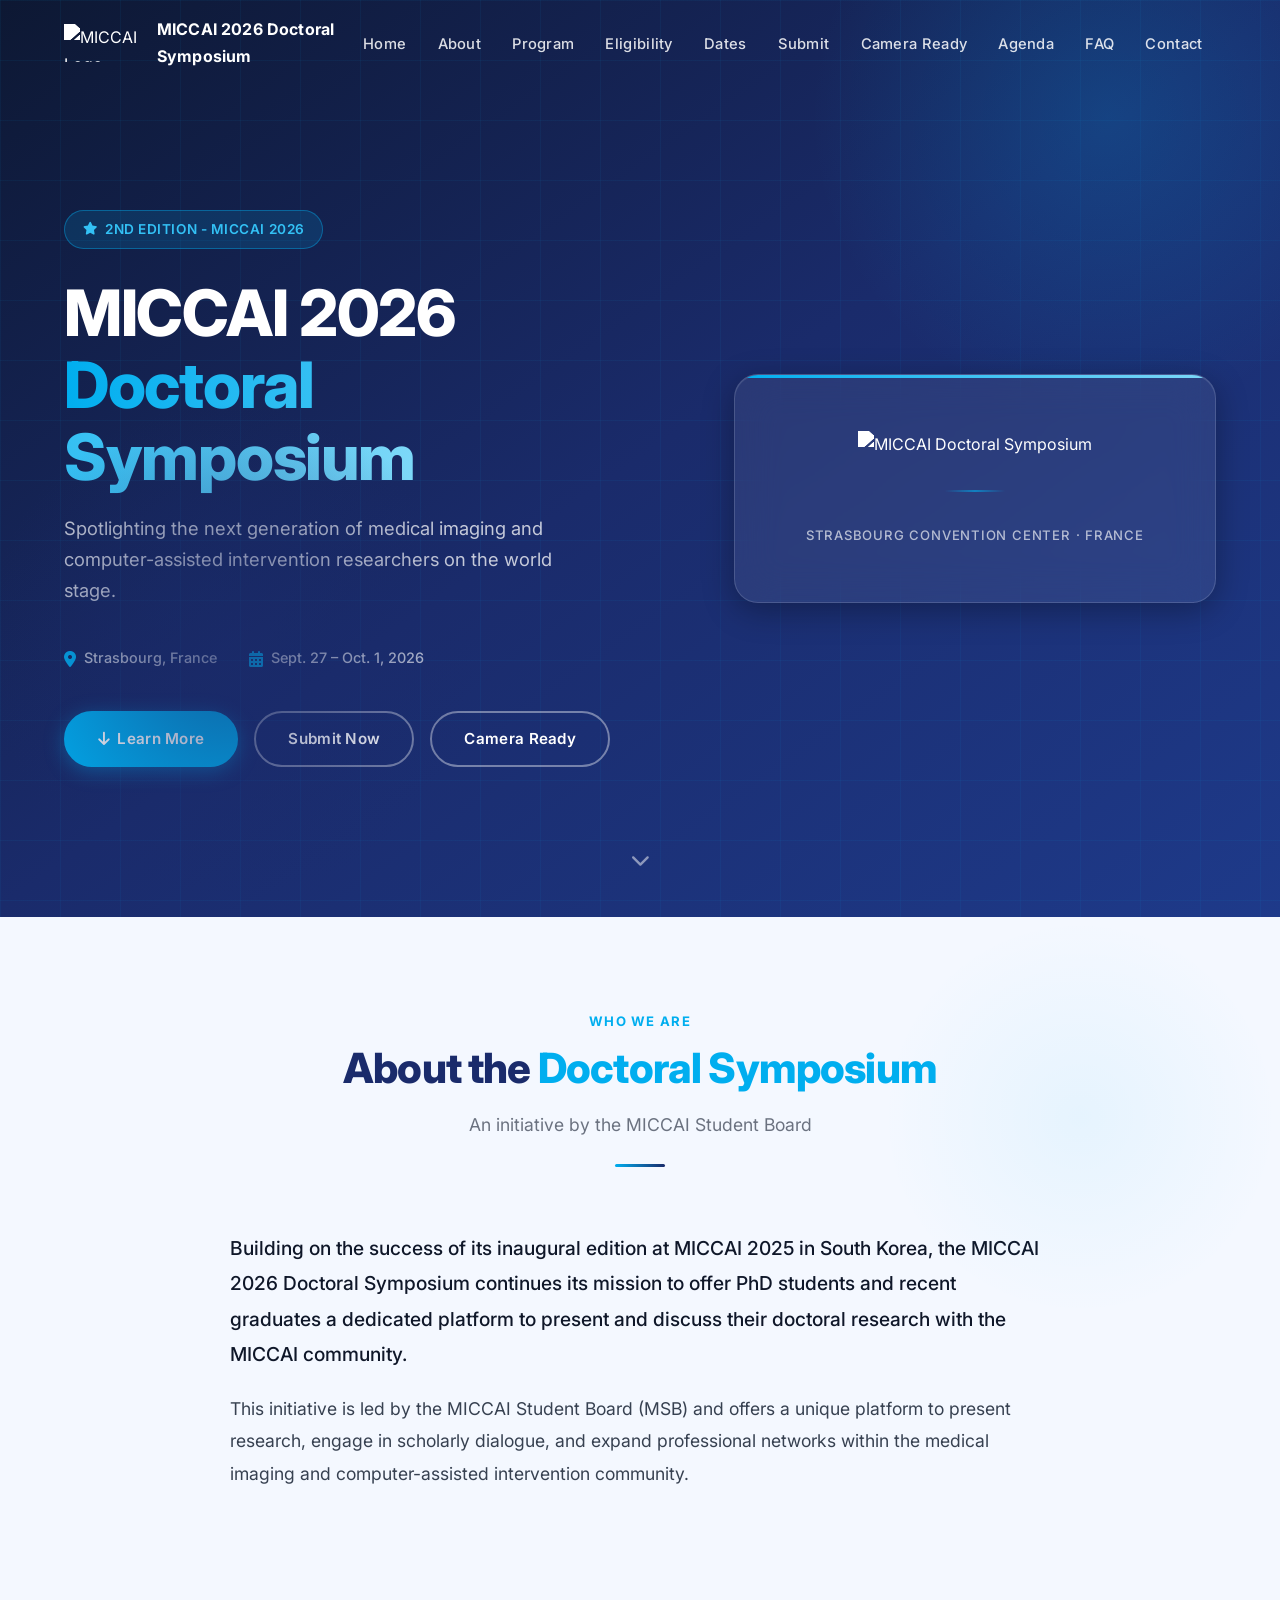
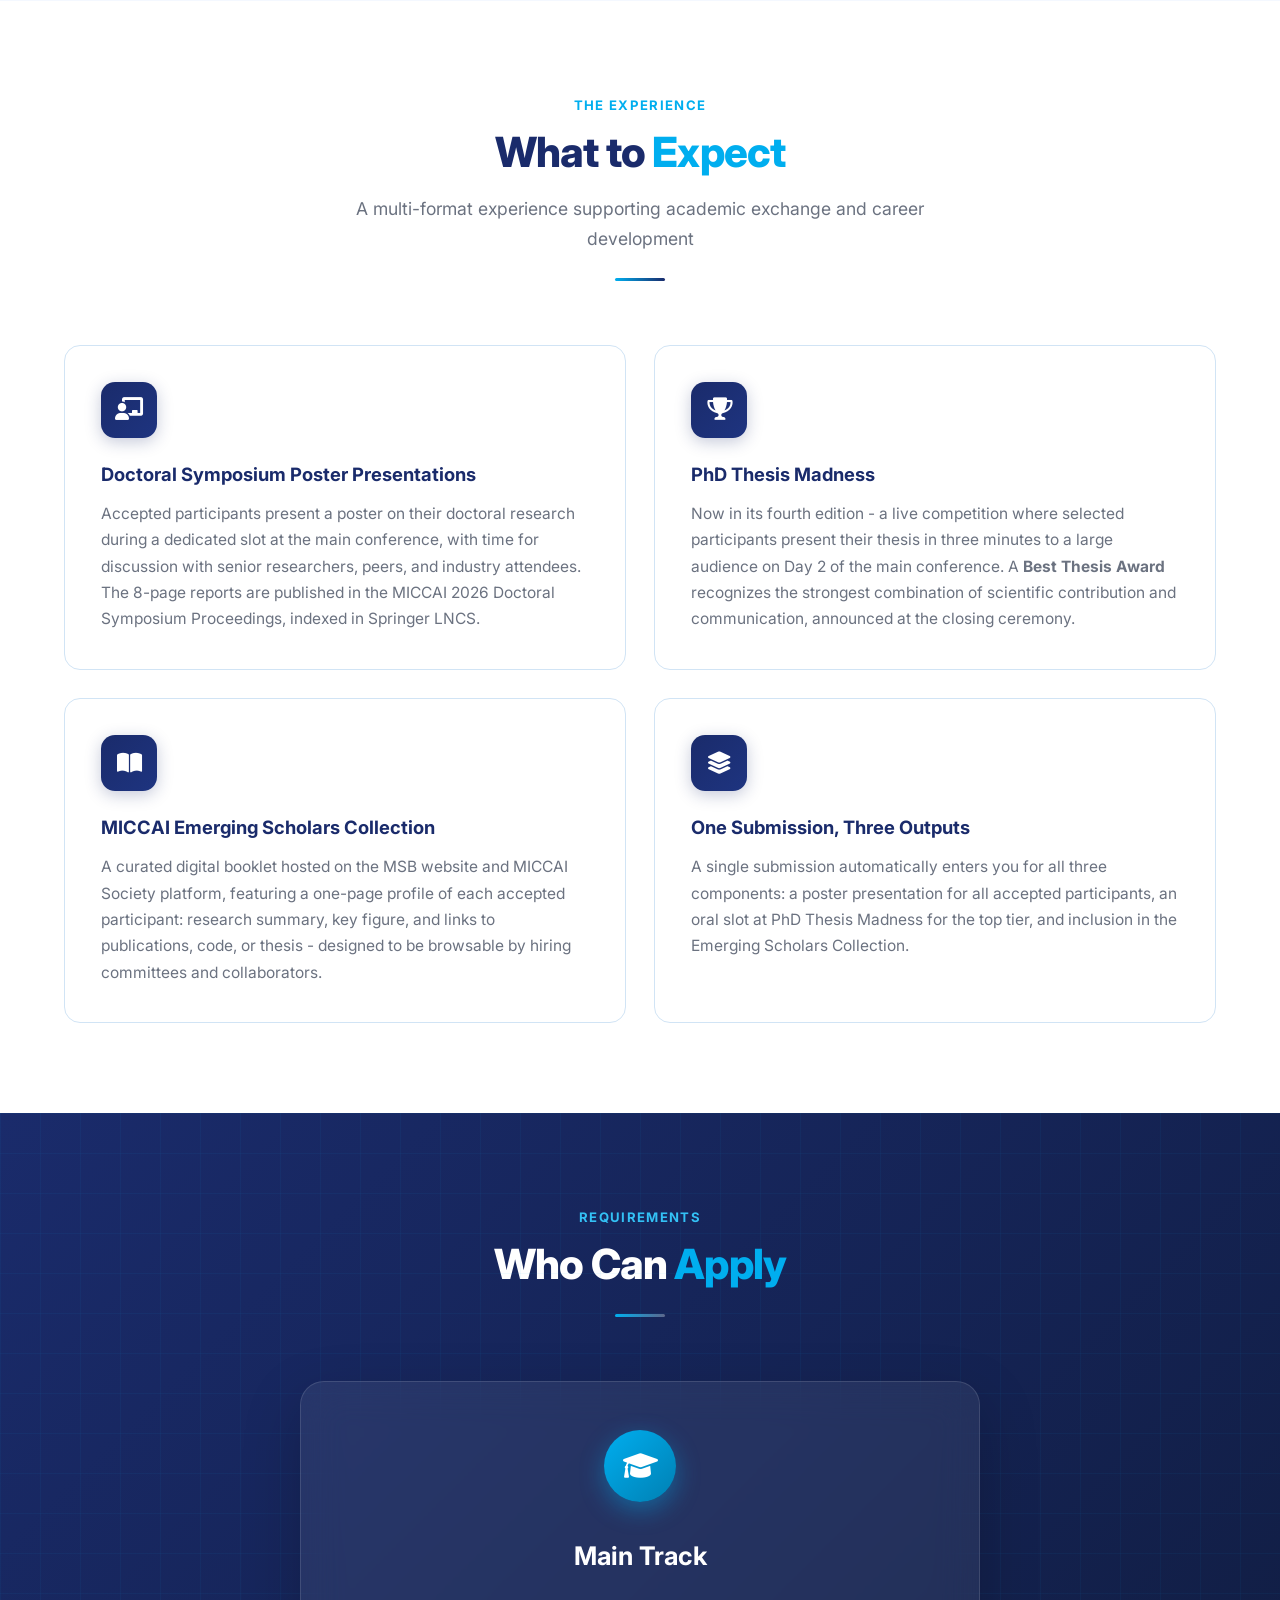
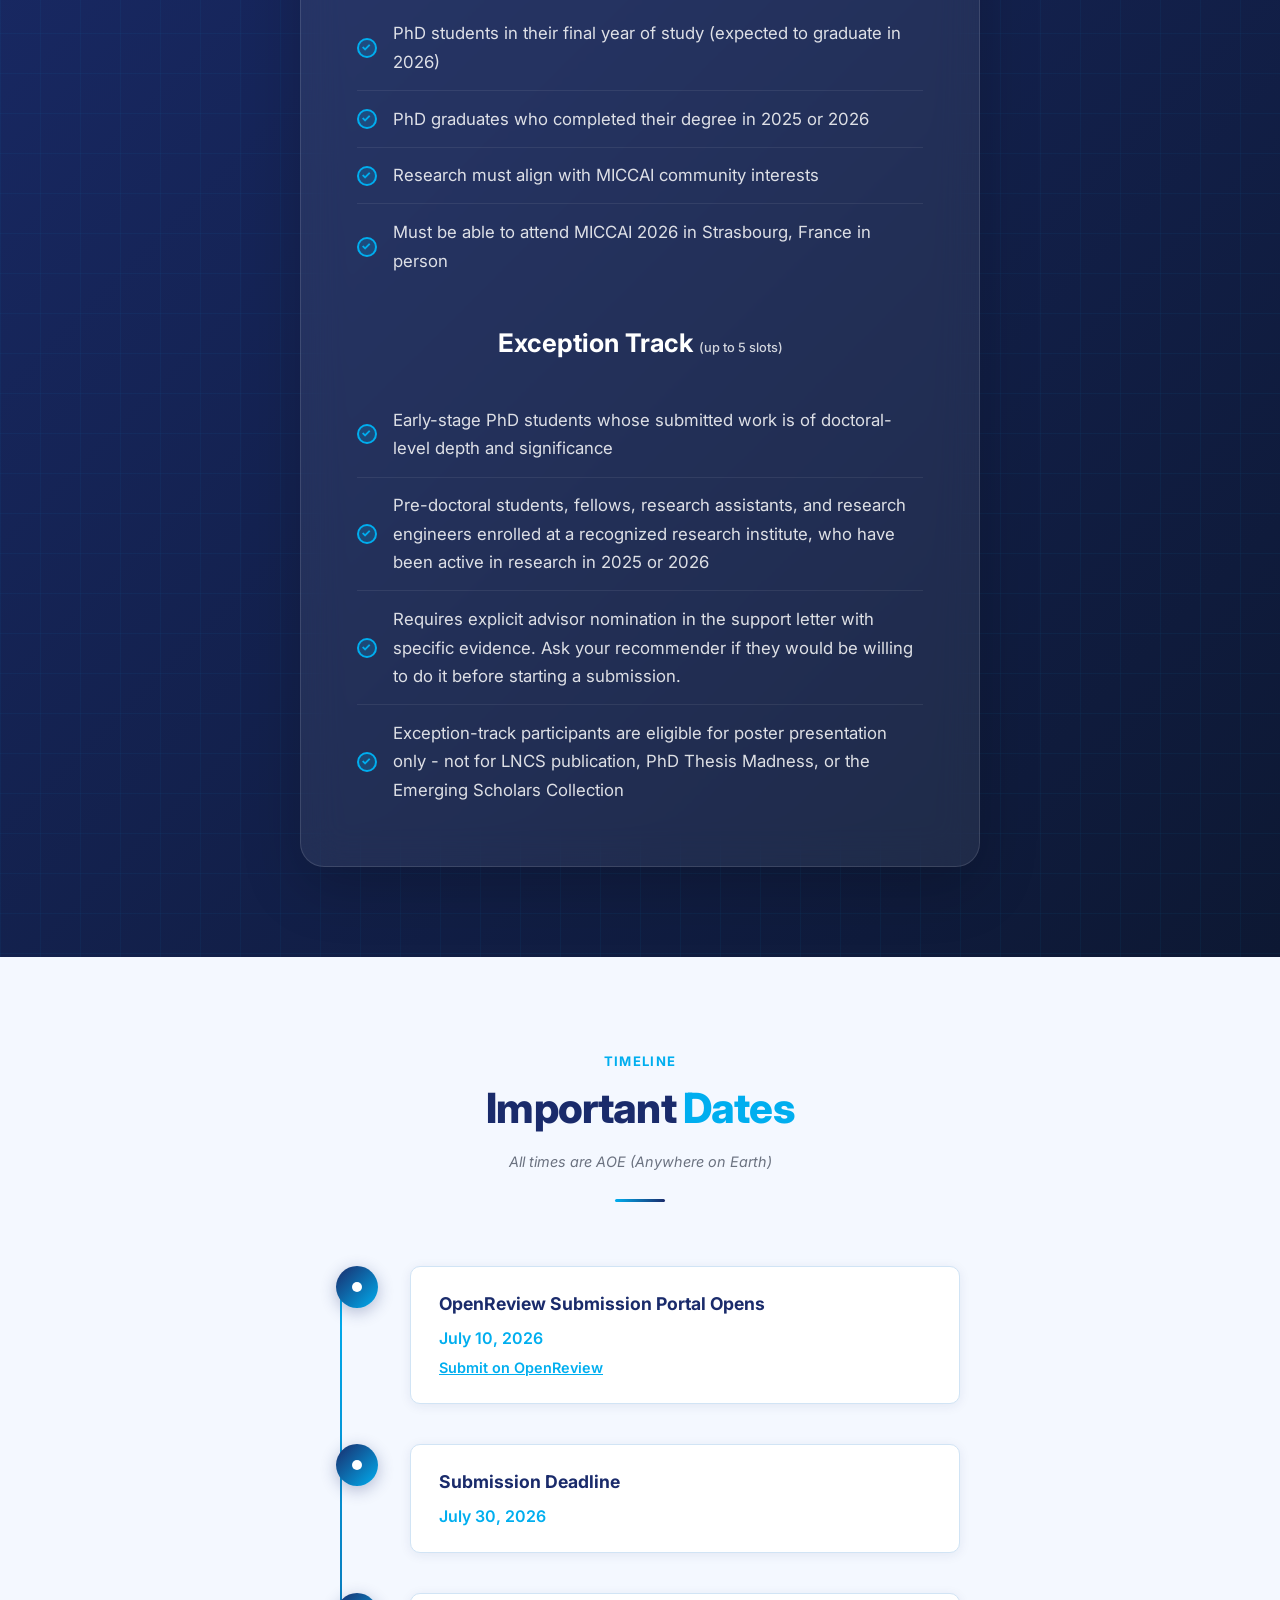
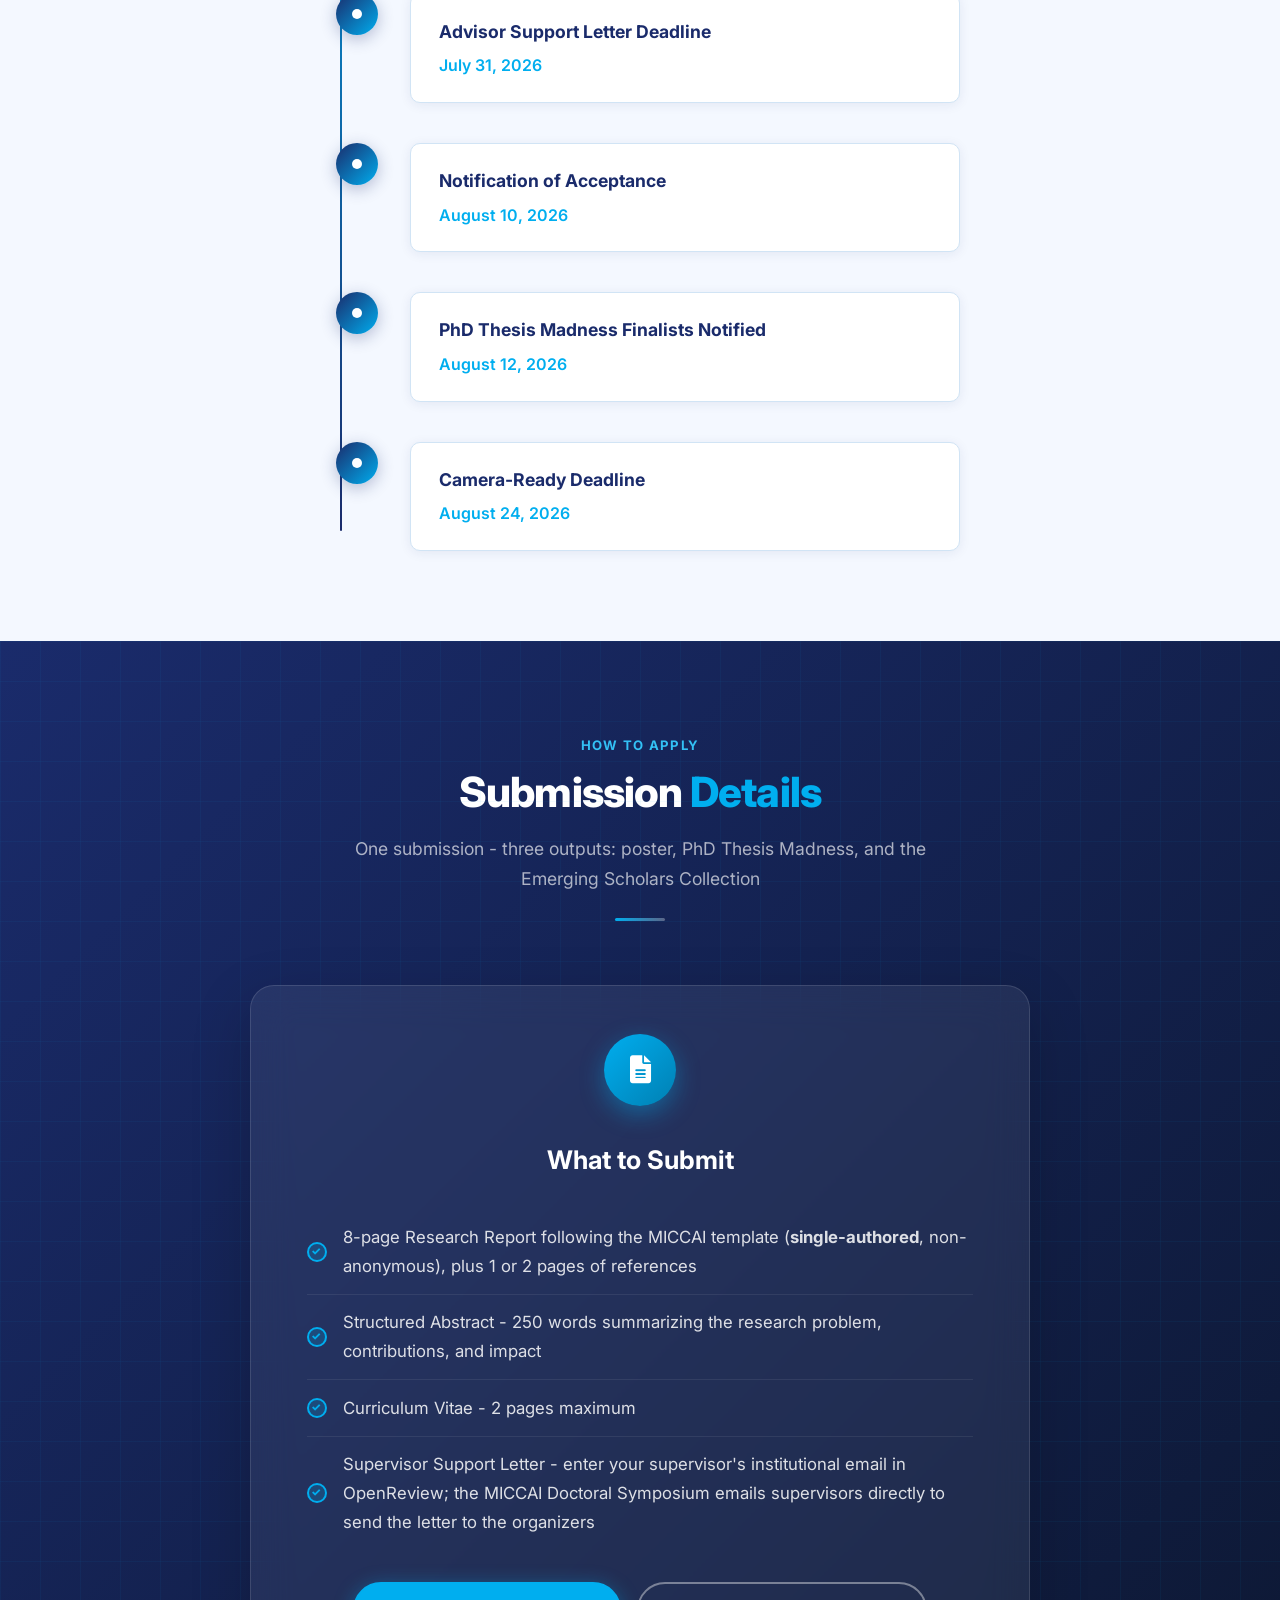
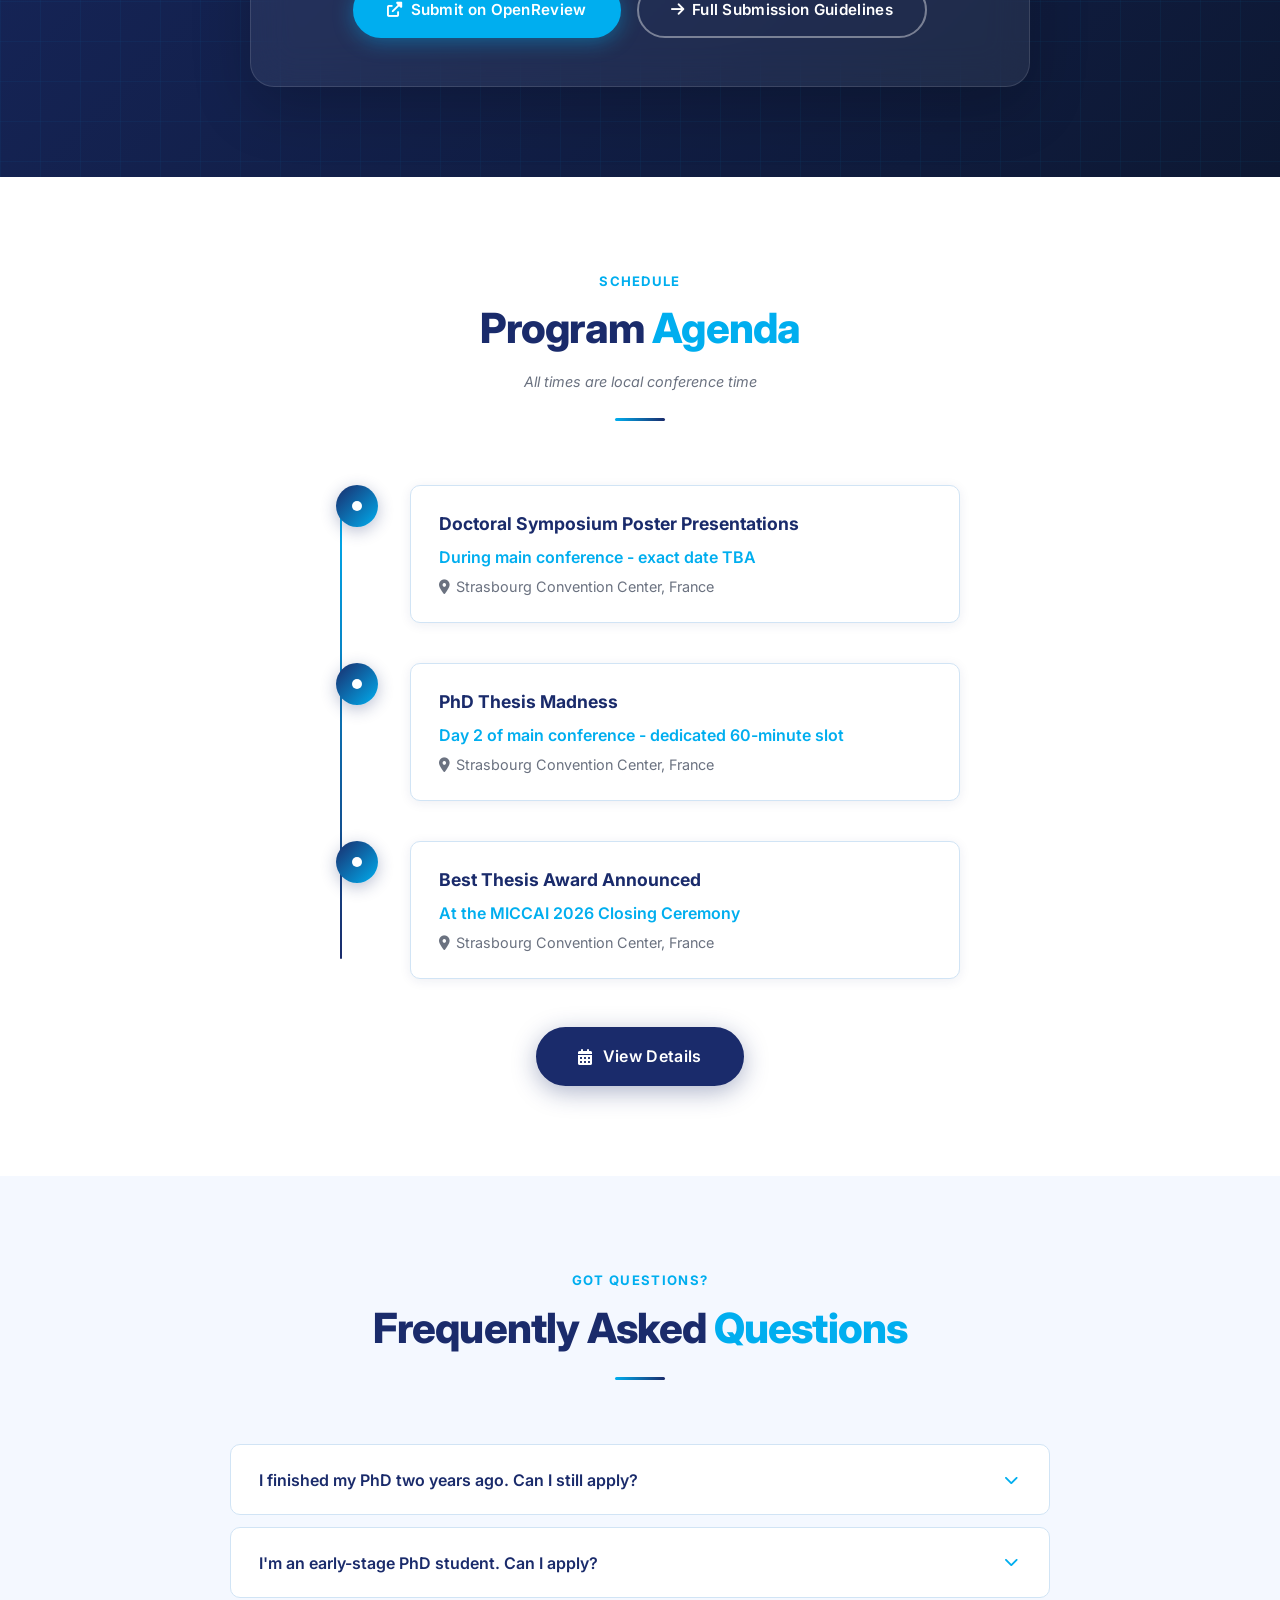
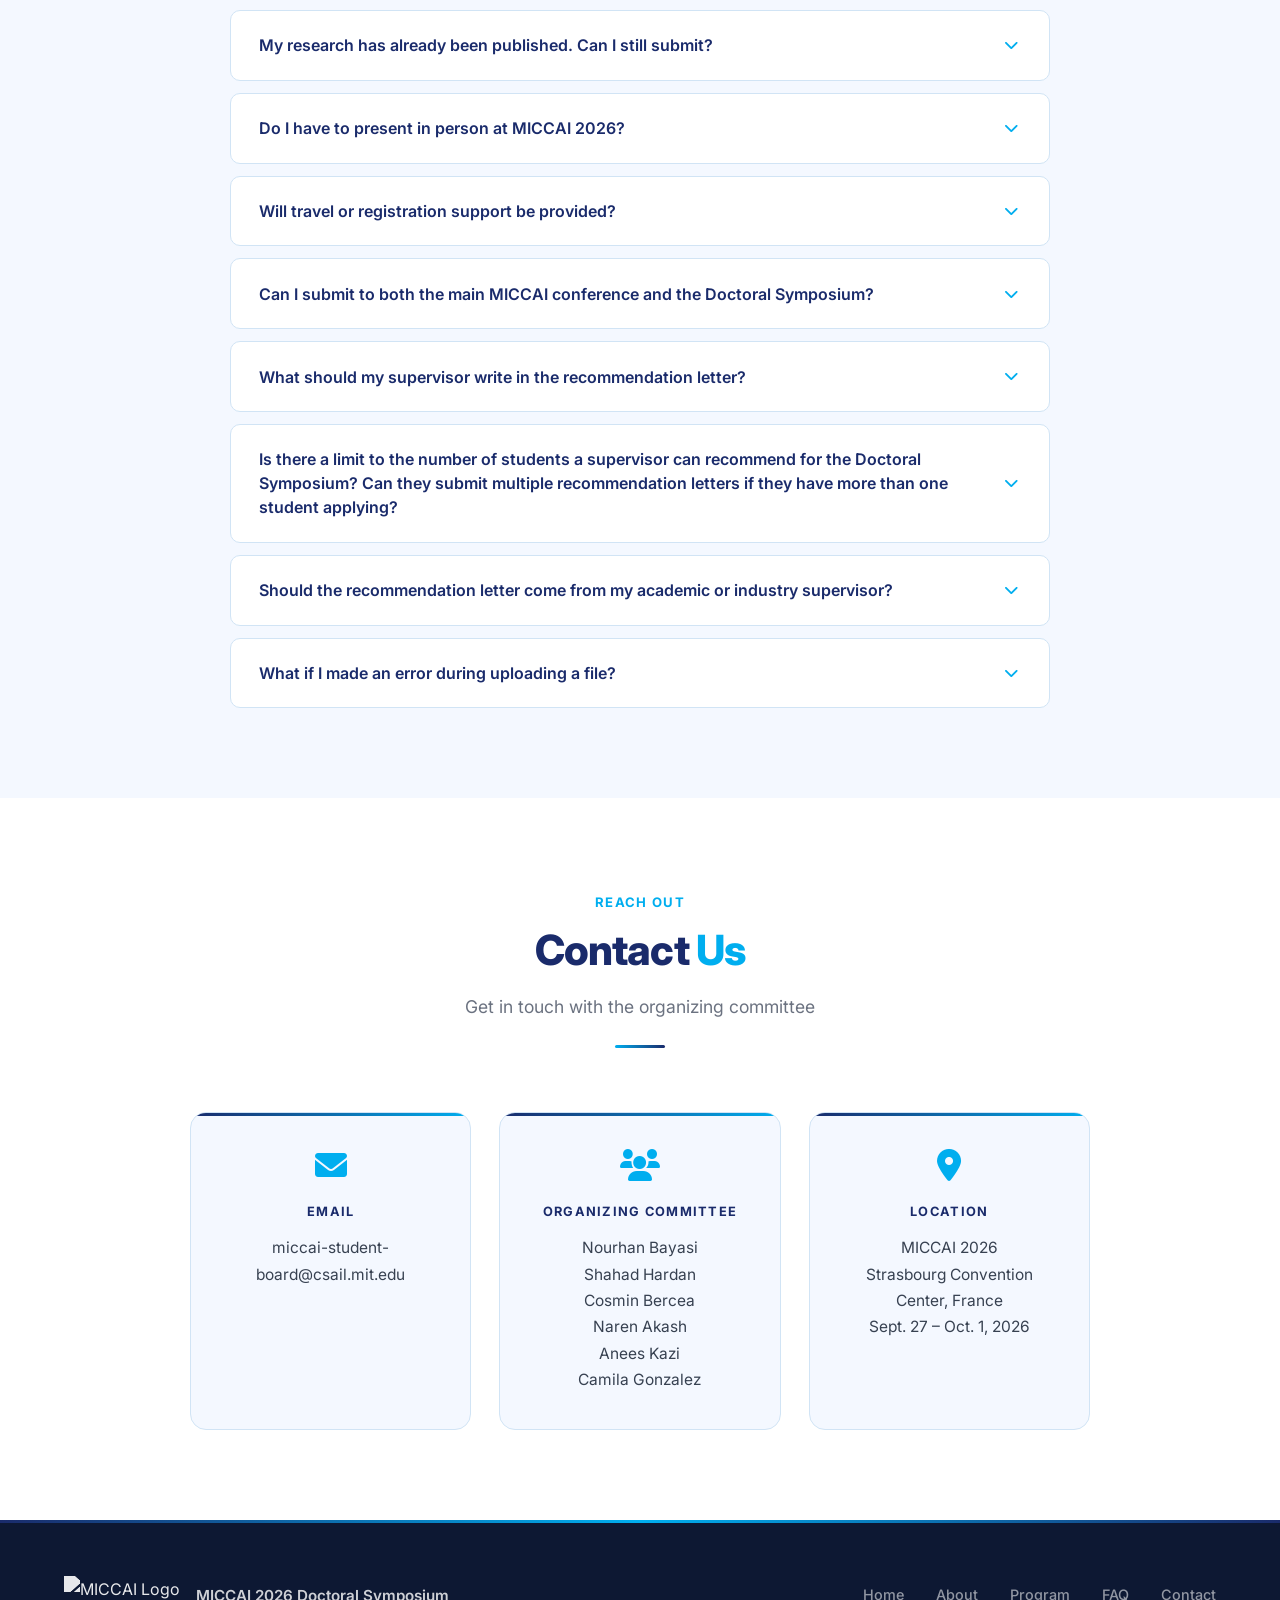
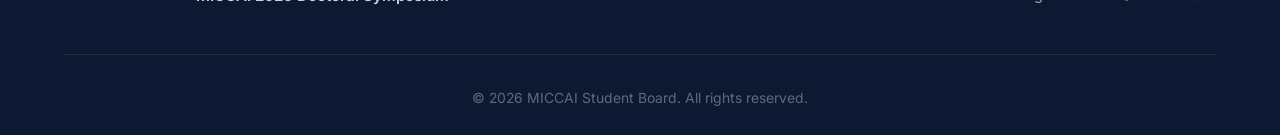
==== index.html @ b476a8d2 "Clarify that supervisors send support letters to organizers, not via OpenReview." ====
<!DOCTYPE html>
<html lang="en">
<head>
    <meta charset="UTF-8">
    <meta name="viewport" content="width=device-width, initial-scale=1.0">
    <title>MICCAI 2026 Doctoral Symposium</title>
    <link rel="stylesheet" href="css/style.css">
    <link href="https://fonts.googleapis.com/css2?family=Inter:wght@300;400;500;600;700&display=swap" rel="stylesheet">
    <link rel="stylesheet" href="https://cdnjs.cloudflare.com/ajax/libs/font-awesome/6.0.0/css/all.min.css">
    <link href="https://fonts.googleapis.com/css2?family=Inter:wght@300;400;500;600;700&display=swap" rel="stylesheet">
    <link rel="stylesheet" href="https://cdnjs.cloudflare.com/ajax/libs/font-awesome/6.0.0/css/all.min.css">
</head>
<body>
    <!-- Navigation -->
    <nav class="navbar">
        <div class="nav-container">
            <div class="nav-logo">
                <img src="images/miccai2026-mobile-logo-france.png" alt="MICCAI Logo" class="logo-img">
                <span class="logo-text">MICCAI 2026 Doctoral Symposium</span>
            </div>
            <ul class="nav-menu">
                <li><a href="#home" class="nav-link">Home</a></li>
                <li><a href="#about" class="nav-link">About</a></li>
                <li><a href="#program" class="nav-link">Program</a></li>
                <li><a href="#eligibility" class="nav-link">Eligibility</a></li>
                <li><a href="#dates" class="nav-link">Dates</a></li>
                <li><a href="details.html" class="nav-link">Submit</a></li>
                <li><a href="camera-ready.html" class="nav-link">Camera Ready</a></li>
                <li><a href="#agenda" class="nav-link">Agenda</a></li>
                <li><a href="#faq" class="nav-link">FAQ</a></li>
                <li><a href="#contact" class="nav-link">Contact</a></li>
            </ul>
            <div class="hamburger">
                <span class="bar"></span>
                <span class="bar"></span>
                <span class="bar"></span>
            </div>
        </div>
    </nav>

    <!-- Hero Section -->
    <section id="home" class="hero">
        <div class="hero-container">
            <div class="hero-content">
                <div class="hero-text">
                    <div class="hero-badge">
                        <i class="fas fa-star"></i>
                        2nd Edition - MICCAI 2026
                    </div>
                    <h1 class="hero-title">MICCAI 2026<br><span class="gradient-text">Doctoral Symposium</span></h1>
                    <p class="hero-subtitle">Spotlighting the next generation of medical imaging and computer-assisted intervention researchers on the world stage.</p>
                    <div class="hero-meta">
                        <div class="hero-meta-item">
                            <i class="fas fa-map-marker-alt"></i>
                            Strasbourg, France
                        </div>
                        <div class="hero-meta-item">
                            <i class="fas fa-calendar-alt"></i>
                            Sept. 27 – Oct. 1, 2026
                        </div>
                    </div>
                    <div class="hero-buttons">
                        <a href="#about" class="btn btn-primary"><i class="fas fa-arrow-down"></i> Learn More</a>
                        <a href="https://openreview.net/group?id=MICCAI.org/2026/Doctoral_Symposium" class="btn btn-secondary" target="_blank" rel="noopener noreferrer">Submit Now</a>
                        <a href="camera-ready.html" class="btn btn-secondary">Camera Ready</a>
                    </div>
                </div>
                <div class="hero-image">
                    <div class="hero-logo-container">
                        <img src="images/miccai2026-mobile-logo-france.png" alt="MICCAI Doctoral Symposium" class="hero-logo">
                        <div class="hero-logo-divider"></div>
                        <p class="hero-logo-tagline">Strasbourg Convention Center · France</p>
                    </div>
                </div>
                <div class="hero-glow"></div>
            </div>
        </div>
        <div class="hero-scroll">
            <i class="fas fa-chevron-down"></i>
        </div>
    </section>

    <!-- About Section -->
    <section id="about" class="about">
        <div class="container">
            <div class="section-header">
                <span class="section-eyebrow">Who We Are</span>
                <h2 class="section-title">About the <span>Doctoral Symposium</span></h2>
                <p class="section-subtitle">An initiative by the MICCAI Student Board</p>
            </div>
            <div class="about-content">
                <div class="about-text">
                    <p>Building on the success of its inaugural edition at MICCAI 2025 in South Korea, the MICCAI 2026 Doctoral Symposium continues its mission to offer PhD students and recent graduates a dedicated platform to present and discuss their doctoral research with the MICCAI community.</p>
                    <p>This initiative is led by the MICCAI Student Board (MSB) and offers a unique platform to present research, engage in scholarly dialogue, and expand professional networks within the medical imaging and computer-assisted intervention community.</p>
                </div>
            </div>
        </div>
    </section>

    <!-- Program Section -->
    <section id="program" class="program">
        <div class="container">
            <div class="section-header">
                <span class="section-eyebrow">The Experience</span>
                <h2 class="section-title">What to <span>Expect</span></h2>
                <p class="section-subtitle">A multi-format experience supporting academic exchange and career development</p>
            </div>
            <div class="program-grid">
                <div class="program-card">
                    <div class="program-icon">
                        <i class="fas fa-chalkboard-teacher"></i>
                    </div>
                    <h3>Doctoral Symposium Poster Presentations</h3>
                    <p>Accepted participants present a poster on their doctoral research during a dedicated slot at the main conference, with time for discussion with senior researchers, peers, and industry attendees. The 8-page reports are published in the MICCAI 2026 Doctoral Symposium Proceedings, indexed in Springer LNCS.</p>
                </div>
                <div class="program-card">
                    <div class="program-icon">
                        <i class="fas fa-trophy"></i>
                    </div>
                    <h3>PhD Thesis Madness</h3>
                    <p>Now in its fourth edition - a live competition where selected participants present their thesis in three minutes to a large audience on Day 2 of the main conference. A <strong>Best Thesis Award</strong> recognizes the strongest combination of scientific contribution and communication, announced at the closing ceremony.</p>
                </div>
                <div class="program-card">
                    <div class="program-icon">
                        <i class="fas fa-book-open"></i>
                    </div>
                    <h3>MICCAI Emerging Scholars Collection</h3>
                    <p>A curated digital booklet hosted on the MSB website and MICCAI Society platform, featuring a one-page profile of each accepted participant: research summary, key figure, and links to publications, code, or thesis - designed to be browsable by hiring committees and collaborators.</p>
                </div>
                <div class="program-card">
                    <div class="program-icon">
                        <i class="fas fa-layer-group"></i>
                    </div>
                    <h3>One Submission, Three Outputs</h3>
                    <p>A single submission automatically enters you for all three components: a poster presentation for all accepted participants, an oral slot at PhD Thesis Madness for the top tier, and inclusion in the Emerging Scholars Collection.</p>
                </div>
            </div>
        </div>
    </section>

    <!-- Eligibility Section -->
    <section id="eligibility" class="eligibility">
        <div class="container">
            <div class="section-header">
                <span class="section-eyebrow">Requirements</span>
                <h2 class="section-title">Who Can <span>Apply</span></h2>
            </div>
            <div class="eligibility-content">
                <div class="eligibility-card">
                    <div class="eligibility-icon">
                        <i class="fas fa-graduation-cap"></i>
                    </div>
                    <h3>Main Track</h3>
                    <ul>
                        <li>PhD students in their final year of study (expected to graduate in 2026)</li>
                        <li>PhD graduates who completed their degree in 2025 or 2026</li>
                        <li>Research must align with MICCAI community interests</li>
                        <li>Must be able to attend MICCAI 2026 in Strasbourg, France in person</li>
                    </ul>
                    <h3 style="margin-top: 2rem;">Exception Track <span style="font-size: 0.8rem; font-weight: 500; opacity: 0.8;">(up to 5 slots)</span></h3>
                    <ul>
                        <li>Early-stage PhD students whose submitted work is of doctoral-level depth and significance</li>
                        <li>Pre-doctoral students, fellows, research assistants, and research engineers enrolled at a recognized research institute, who have been active in research in 2025 or 2026</li>
                        <li>Requires explicit advisor nomination in the support letter with specific evidence. Ask your recommender if they would be willing to do it before starting a submission.</li>
                        <li>Exception-track participants are eligible for poster presentation only - not for LNCS publication, PhD Thesis Madness, or the Emerging Scholars Collection</li>
                    </ul>
                </div>
            </div>
        </div>
    </section>

    <!-- Important Dates Section -->
    <section id="dates" class="dates">
        <div class="container">
            <div class="section-header">
                <span class="section-eyebrow">Timeline</span>
                <h2 class="section-title">Important <span>Dates</span></h2>
                <p class="timezone-note">All times are AOE (Anywhere on Earth)</p>
            </div>
            <div class="dates-timeline">
                <div class="timeline-item">
                    <div class="timeline-marker"></div>
                    <div class="timeline-content">
                        <h3>OpenReview Submission Portal Opens</h3>
                        <p class="date">July 10, 2026</p>
                        <p class="location"><a href="https://openreview.net/group?id=MICCAI.org/2026/Doctoral_Symposium" target="_blank" rel="noopener noreferrer" style="color: var(--cyan); font-weight: 600;">Submit on OpenReview</a></p>
                    </div>
                </div>
                <div class="timeline-item">
                    <div class="timeline-marker"></div>
                    <div class="timeline-content">
                        <h3>Submission Deadline</h3>
                        <p class="date">July 30, 2026</p>
                    </div>
                </div>
                <div class="timeline-item">
                    <div class="timeline-marker"></div>
                    <div class="timeline-content">
                        <h3>Advisor Support Letter Deadline</h3>
                        <p class="date">July 31, 2026</p>
                    </div>
                </div>
                <div class="timeline-item">
                    <div class="timeline-marker"></div>
                    <div class="timeline-content">
                        <h3>Notification of Acceptance</h3>
                        <p class="date">August 10, 2026</p>
                    </div>
                </div>
                <div class="timeline-item">
                    <div class="timeline-marker"></div>
                    <div class="timeline-content">
                        <h3>PhD Thesis Madness Finalists Notified</h3>
                        <p class="date">August 12, 2026</p>
                    </div>
                </div>
                <div class="timeline-item">
                    <div class="timeline-marker"></div>
                    <div class="timeline-content">
                        <h3>Camera-Ready Deadline</h3>
                        <p class="date">August 24, 2026</p>
                    </div>
                </div>
            </div>
        </div>
    </section>

    <!-- Submission Details Section -->
    <section id="submit" class="eligibility">
        <div class="container">
            <div class="section-header">
                <span class="section-eyebrow">How to Apply</span>
                <h2 class="section-title">Submission <span>Details</span></h2>
                <p class="section-subtitle">One submission - three outputs: poster, PhD Thesis Madness, and the Emerging Scholars Collection</p>
            </div>
            <div class="eligibility-content">
                <div class="eligibility-card" style="max-width: 780px;">
                    <div class="eligibility-icon">
                        <i class="fas fa-file-alt"></i>
                    </div>
                    <h3>What to Submit</h3>
                    <ul>
                        <li>8-page Research Report following the MICCAI template (<strong>single-authored</strong>, non-anonymous), plus 1 or 2 pages of references</li>
                        <li>Structured Abstract - 250 words summarizing the research problem, contributions, and impact</li>
                        <li>Curriculum Vitae - 2 pages maximum</li>
                        <li>Supervisor Support Letter - enter your supervisor&apos;s institutional email in OpenReview; the MICCAI Doctoral Symposium emails supervisors directly to send the letter to the organizers</li>
                    </ul>
                    <div style="margin-top: 2rem; display: flex; flex-wrap: wrap; gap: 1rem; justify-content: center;">
                        <a href="https://openreview.net/group?id=MICCAI.org/2026/Doctoral_Symposium" class="btn btn-primary" style="background: var(--cyan); border-color: var(--cyan); box-shadow: 0 4px 20px rgba(0,174,239,0.4);" target="_blank" rel="noopener noreferrer">
                            <i class="fas fa-external-link-alt"></i> Submit on OpenReview
                        </a>
                        <a href="details.html" class="btn btn-secondary" style="color: var(--white); border-color: rgba(255,255,255,0.4);">
                            <i class="fas fa-arrow-right"></i> Full Submission Guidelines
                        </a>
                    </div>
                </div>
            </div>
        </div>
    </section>

    <!-- Program Details Section -->
    <section id="agenda" class="agenda">
        <div class="container">
            <div class="section-header">
                <span class="section-eyebrow">Schedule</span>
                <h2 class="section-title">Program <span>Agenda</span></h2>
                <p class="timezone-note">All times are local conference time</p>
            </div>
            <div class="dates-timeline">
                <div class="timeline-item">
                    <div class="timeline-marker"></div>
                    <div class="timeline-content">
                        <h3>Doctoral Symposium Poster Presentations</h3>
                        <p class="date">During main conference - exact date TBA</p>
                        <p class="location"><i class="fas fa-map-marker-alt"></i> Strasbourg Convention Center, France</p>
                    </div>
                </div>
                <div class="timeline-item">
                    <div class="timeline-marker"></div>
                    <div class="timeline-content">
                        <h3>PhD Thesis Madness</h3>
                        <p class="date">Day 2 of main conference - dedicated 60-minute slot</p>
                        <p class="location"><i class="fas fa-map-marker-alt"></i> Strasbourg Convention Center, France</p>
                    </div>
                </div>
                <div class="timeline-item">
                    <div class="timeline-marker"></div>
                    <div class="timeline-content">
                        <h3>Best Thesis Award Announced</h3>
                        <p class="date">At the MICCAI 2026 Closing Ceremony</p>
                        <p class="location"><i class="fas fa-map-marker-alt"></i> Strasbourg Convention Center, France</p>
                    </div>
                </div>
            </div>
            
            <div class="submission-button-container">
                <a href="agenda.html" class="btn btn-primary submission-btn">
                    <i class="fas fa-calendar-alt"></i>
                    View Details
                </a>
            </div>
        </div>
    </section>


    <!-- FAQ Section -->
    <section id="faq" class="faq">
        <div class="container">
            <div class="section-header">
                <span class="section-eyebrow">Got Questions?</span>
                <h2 class="section-title">Frequently Asked <span>Questions</span></h2>
            </div>
            <div class="faq-container">
                <div class="faq-item">
                    <div class="faq-question">
                        <h3>I finished my PhD two years ago. Can I still apply?</h3>
                        <i class="fas fa-chevron-down"></i>
                    </div>
                    <div class="faq-answer">
                        <p>No. The main track is open to PhD students in their final year of study (expected to graduate in 2026) and PhD graduates who completed their degree in 2025 or 2026. However, there is a limited exception track (up to 5 slots) for early-stage PhD students or pre-doctoral applicants whose submitted work meets a doctoral-level bar, with explicit advisor nomination. Ask your recommender if they would be willing to provide a support letter before starting a submission.</p>
                    </div>
                </div>
                <div class="faq-item">
                    <div class="faq-question">
                        <h3>I'm an early-stage PhD student. Can I apply?</h3>
                        <i class="fas fa-chevron-down"></i>
                    </div>
                    <div class="faq-answer">
                        <p>Generally, the Symposium is intended for final-year PhD students (expected to graduate in 2026) or recent graduates (2025 or 2026). However, there is a limited exception track for early-stage PhD students, or pre-doctoral students, fellows, research assistants, and research engineers active in research in 2025 or 2026, whose submitted work is of doctoral-level depth and significance. This requires explicit advisor nomination with specific evidence in the support letter. Ask your recommender if they would be willing to do it before starting a submission. Exception-track participants are eligible for poster presentations only.</p>
                    </div>
                </div>
                <div class="faq-item">
                    <div class="faq-question">
                        <h3>My research has already been published. Can I still submit?</h3>
                        <i class="fas fa-chevron-down"></i>
                    </div>
                    <div class="faq-answer">
                        <p>Yes. The Doctoral Symposium showcases the core ideas and overall contributions of your doctoral research, not just a single paper. Please indicate any prior publications in your application.</p>
                    </div>
                </div>
                <div class="faq-item">
                    <div class="faq-question">
                        <h3>Do I have to present in person at MICCAI 2026?</h3>
                        <i class="fas fa-chevron-down"></i>
                    </div>
                    <div class="faq-answer">
                        <p>Yes. The Doctoral Symposium is an in-person event at MICCAI 2026 in Strasbourg, France. Selected participants must attend the conference to present their work.</p>
                    </div>
                </div>
                <div class="faq-item">
                    <div class="faq-question">
                        <h3>Will travel or registration support be provided?</h3>
                        <i class="fas fa-chevron-down"></i>
                    </div>
                    <div class="faq-answer">
                        <p>Currently, we do not provide travel or registration funding. However, we encourage students to apply for travel grants through their institutions or other MICCAI initiatives.</p>
                    </div>
                </div>
                <div class="faq-item">
                    <div class="faq-question">
                        <h3>Can I submit to both the main MICCAI conference and the Doctoral Symposium?</h3>
                        <i class="fas fa-chevron-down"></i>
                    </div>
                    <div class="faq-answer">
                        <p>Yes, but submissions must be distinct. You cannot submit the same work to both venues.</p>
                    </div>
                  </div>
                <div class="faq-item">
                    <div class="faq-question">
                        <h3>What should my supervisor write in the recommendation letter?</h3>
                        <i class="fas fa-chevron-down"></i>
                    </div>
                    <div class="faq-answer">
                        <p>The support letter is sent confidentially by the supervisor to the organizers and is structured around four prompts: (1) <strong>Status verification</strong> - confirming your role, PhD dates, and supervisory relationship; (2) <strong>Your contribution</strong> - what you specifically drove in the submitted work; (3) <strong>Significance of the work</strong> - the core contribution in 2-4 sentences; (4) <strong>Context (optional)</strong> - any circumstances that reviewers should be aware of when evaluating the work. Letters are never shared with the applicant.</p>
                    </div>
                 </div>

                <div class="faq-item">
                    <div class="faq-question">
                        <h3>Is there a limit to the number of students a supervisor can recommend for the Doctoral Symposium? Can they submit multiple recommendation letters if they have more than one student applying?</h3>
                        <i class="fas fa-chevron-down"></i>
                    </div>
                    <div class="faq-answer">
                        <p>There are no restrictions on the number of students a supervisor can recommend. An advisor is welcome to submit multiple recommendation letters, one for each of their students. For every individual application, the MICCAI Doctoral Symposium will contact the supervisor directly to request the letter.</p>
                    </div>
                 </div>

                <div class="faq-item">
                    <div class="faq-question">
                        <h3>Should the recommendation letter come from my academic or industry supervisor?</h3>
                        <i class="fas fa-chevron-down"></i>
                    </div>
                    <div class="faq-answer">
                        <p>Preferably from your academic supervisor. However, if you are currently based in industry and your work is research-oriented, a letter from your industry supervisor is also acceptable.</p>
                    </div> 
                 </div>
                <div class="faq-item">
                    <div class="faq-question">
                        <h3>What if I made an error during uploading a file?</h3>
                        <i class="fas fa-chevron-down"></i>
                    </div>
                    <div class="faq-answer">
                        <p>No problem. You can upload a new version of your file using the same submission system. The latest version will automatically overwrite the previous one.</p>
                    </div> 
                </div>
            </div>
        </div>
    </section>

    <!-- Contact Section -->
    <section id="contact" class="contact">
        <div class="container">
            <div class="section-header">
                <span class="section-eyebrow">Reach Out</span>
                <h2 class="section-title">Contact <span>Us</span></h2>
                <p class="section-subtitle">Get in touch with the organizing committee</p>
            </div>
            <div class="contact-content">
                <div class="contact-info">
                    <div class="contact-item">
                        <i class="fas fa-envelope"></i>
                        <div>
                            <h3>Email</h3>
                            <p>miccai-student-board@csail.mit.edu</p>
                        </div>
                    </div>
                    <div class="contact-item">
                        <i class="fas fa-users"></i>
                        <div>
                            <h3>Organizing Committee</h3>
                            <p>Nourhan Bayasi<br>Shahad Hardan<br>Cosmin Bercea<br>Naren Akash<br>Anees Kazi<br>Camila Gonzalez</p>
                        </div>
                    </div>
                    <div class="contact-item">
                        <i class="fas fa-map-marker-alt"></i>
                        <div>
                            <h3>Location</h3>
                            <p>MICCAI 2026<br>Strasbourg Convention Center, France<br>Sept. 27 – Oct. 1, 2026</p>
                        </div>
                    </div>
                </div>
            </div>
        </div>
    </section>

    <!-- Footer -->
    <footer class="footer">
        <div class="container">
            <div class="footer-content">
                <div class="footer-logo">
                    <img src="images/miccai2026-mobile-logo-france.png" alt="MICCAI Logo">
                    <p>MICCAI 2026 Doctoral Symposium</p>
                </div>
                <div class="footer-links">
                    <a href="#home">Home</a>
                    <a href="#about">About</a>
                    <a href="#program">Program</a>
                    <a href="#faq">FAQ</a>
                    <a href="#contact">Contact</a>
                </div>
            </div>
            <div class="footer-bottom">
                <p>&copy; 2026 MICCAI Student Board. All rights reserved.</p>
            </div>
        </div>
    </footer>

    <script src="js/script.js"></script>
</body>
</html>
---- css/style.css ----
/* =====================================================
   MICCAI 2026 Doctoral Symposium — Complete Redesign
   Colors: Navy #1A2B6B | Cyan #00AEEF | White #FFFFFF
   ===================================================== */

/* ─── Reset & Base ─────────────────────────────────── */
*, *::before, *::after {
    margin: 0;
    padding: 0;
    box-sizing: border-box;
}

:root {
    --navy:        #1A2B6B;
    --navy-dark:   #0D1833;
    --navy-mid:    #1E3480;
    --cyan:        #00AEEF;
    --cyan-light:  #33C1F5;
    --cyan-pale:   #E0F5FD;
    --white:       #FFFFFF;
    --off-white:   #F4F8FF;
    --text-dark:   #0F1729;
    --text-mid:    #374151;
    --text-light:  #6B7280;
    --border:      #D1E4F5;
    --shadow-sm:   0 2px 12px rgba(26, 43, 107, 0.08);
    --shadow-md:   0 8px 32px rgba(26, 43, 107, 0.15);
    --shadow-lg:   0 20px 60px rgba(26, 43, 107, 0.2);
    --radius:      16px;
    --radius-sm:   10px;
}

html { scroll-behavior: smooth; }

body {
    font-family: 'Inter', sans-serif;
    line-height: 1.7;
    color: var(--text-dark);
    background: var(--white);
    overflow-x: hidden;
}

.container {
    max-width: 1200px;
    margin: 0 auto;
    padding: 0 24px;
}

/* ─── Navbar ────────────────────────────────────────── */
.navbar {
    position: fixed;
    top: 0;
    width: 100%;
    z-index: 1000;
    padding: 1rem 0;
    transition: all 0.4s ease;
    background: transparent;
}

.navbar.scrolled {
    background: rgba(13, 24, 51, 0.97);
    backdrop-filter: blur(20px);
    -webkit-backdrop-filter: blur(20px);
    box-shadow: 0 4px 30px rgba(0, 0, 0, 0.3);
    padding: 0.7rem 0;
}

.nav-container {
    max-width: 1200px;
    margin: 0 auto;
    padding: 0 24px;
    display: flex;
    justify-content: space-between;
    align-items: center;
}

.nav-logo {
    display: flex;
    align-items: center;
    gap: 12px;
    text-decoration: none;
}

.logo-img {
    height: 38px;
    width: auto;
    filter: brightness(0) invert(1);
}

.logo-text {
    font-size: 1rem;
    font-weight: 700;
    color: var(--white);
    letter-spacing: 0.01em;
}

.nav-menu {
    display: flex;
    list-style: none;
    gap: 0.25rem;
    align-items: center;
}

.nav-menu li {
    flex-shrink: 0;
}

.nav-link {
    text-decoration: none;
    color: rgba(255, 255, 255, 0.85);
    font-weight: 500;
    font-size: 0.92rem;
    padding: 0.5rem 0.85rem;
    border-radius: 8px;
    transition: all 0.25s ease;
    letter-spacing: 0.02em;
    white-space: nowrap;
}

.nav-link:hover,
.nav-link.active {
    color: var(--cyan);
    background: rgba(0, 174, 239, 0.1);
}

.hamburger {
    display: none;
    flex-direction: column;
    cursor: pointer;
    gap: 5px;
    padding: 4px;
}

.bar {
    width: 26px;
    height: 2.5px;
    background: var(--white);
    border-radius: 4px;
    transition: all 0.3s ease;
}

.hamburger.active .bar:nth-child(1) { transform: translateY(7.5px) rotate(45deg); }
.hamburger.active .bar:nth-child(2) { opacity: 0; }
.hamburger.active .bar:nth-child(3) { transform: translateY(-7.5px) rotate(-45deg); }

/* ─── Hero ──────────────────────────────────────────── */
.hero {
    min-height: 100vh;
    background: linear-gradient(145deg, var(--navy-dark) 0%, var(--navy) 50%, #1E3A8A 100%);
    display: flex;
    align-items: center;
    position: relative;
    overflow: hidden;
}

/* Animated grid overlay */
.hero::before {
    content: '';
    position: absolute;
    inset: 0;
    background-image:
        linear-gradient(rgba(0,174,239,0.06) 1px, transparent 1px),
        linear-gradient(90deg, rgba(0,174,239,0.06) 1px, transparent 1px);
    background-size: 60px 60px;
    animation: gridMove 20s linear infinite;
}

/* Glowing orb top-right */
.hero::after {
    content: '';
    position: absolute;
    top: -20%;
    right: -10%;
    width: 600px;
    height: 600px;
    background: radial-gradient(circle, rgba(0,174,239,0.18) 0%, transparent 70%);
    border-radius: 50%;
    animation: pulse 6s ease-in-out infinite;
}

/* Second orb bottom-left */
.hero-glow {
    position: absolute;
    bottom: -10%;
    left: -5%;
    width: 500px;
    height: 500px;
    background: radial-gradient(circle, rgba(26,43,107,0.6) 0%, transparent 70%);
    border-radius: 50%;
    pointer-events: none;
}

@keyframes gridMove {
    0%   { transform: translateY(0); }
    100% { transform: translateY(60px); }
}

@keyframes pulse {
    0%, 100% { transform: scale(1); opacity: 0.8; }
    50%       { transform: scale(1.1); opacity: 1; }
}

.hero-container {
    max-width: 1200px;
    margin: 0 auto;
    padding: 120px 24px 60px;
    position: relative;
    z-index: 2;
    width: 100%;
}

.hero-content {
    display: grid;
    grid-template-columns: 1.1fr 0.9fr;
    gap: 5rem;
    align-items: center;
}

.hero-text { color: var(--white); }

.hero-badge {
    display: inline-flex;
    align-items: center;
    gap: 8px;
    background: rgba(0, 174, 239, 0.15);
    border: 1px solid rgba(0, 174, 239, 0.4);
    color: var(--cyan-light);
    font-size: 0.85rem;
    font-weight: 600;
    padding: 0.45rem 1.1rem;
    border-radius: 100px;
    margin-bottom: 1.75rem;
    letter-spacing: 0.04em;
    text-transform: uppercase;
}

.hero-badge i { font-size: 0.8rem; }

.hero-title {
    font-size: 4rem;
    font-weight: 800;
    line-height: 1.12;
    margin-bottom: 1.25rem;
    letter-spacing: -0.02em;
}

.gradient-text {
    background: linear-gradient(90deg, var(--cyan) 0%, #7DD8F8 100%);
    -webkit-background-clip: text;
    -webkit-text-fill-color: transparent;
    background-clip: text;
}

.hero-subtitle {
    font-size: 1.15rem;
    color: rgba(255, 255, 255, 0.75);
    margin-bottom: 2.5rem;
    line-height: 1.7;
    max-width: 500px;
}

.hero-meta {
    display: flex;
    gap: 2rem;
    margin-bottom: 2.5rem;
}

.hero-meta-item {
    display: flex;
    align-items: center;
    gap: 8px;
    color: rgba(255, 255, 255, 0.7);
    font-size: 0.9rem;
    font-weight: 500;
}

.hero-meta-item i {
    color: var(--cyan);
    font-size: 1rem;
}

.hero-buttons {
    display: flex;
    gap: 1rem;
    flex-wrap: wrap;
}

/* Logo card */
.hero-image { position: relative; }

.hero-logo-container {
    background: rgba(255, 255, 255, 0.07);
    backdrop-filter: blur(20px);
    -webkit-backdrop-filter: blur(20px);
    border: 1px solid rgba(255, 255, 255, 0.15);
    border-radius: 24px;
    padding: 3.5rem 3rem;
    display: flex;
    flex-direction: column;
    align-items: center;
    justify-content: center;
    gap: 2rem;
    box-shadow:
        0 8px 32px rgba(0, 0, 0, 0.3),
        inset 0 1px 0 rgba(255,255,255,0.1);
    position: relative;
    overflow: hidden;
}

.hero-logo-container::before {
    content: '';
    position: absolute;
    top: 0; left: 0; right: 0;
    height: 3px;
    background: linear-gradient(90deg, var(--cyan), #7DD8F8, var(--cyan));
    background-size: 200% 100%;
    animation: shimmer 3s linear infinite;
}

@keyframes shimmer {
    0%   { background-position: -200% 0; }
    100% { background-position: 200% 0; }
}

.hero-logo {
    max-width: 100%;
    height: auto;
    filter: brightness(0) invert(1);
    drop-shadow: 0 4px 20px rgba(0,0,0,0.3);
}

.hero-logo-divider {
    width: 60px;
    height: 1.5px;
    background: linear-gradient(90deg, transparent, rgba(0,174,239,0.6), transparent);
}

.hero-logo-tagline {
    text-align: center;
    color: rgba(255,255,255,0.65);
    font-size: 0.82rem;
    font-weight: 500;
    letter-spacing: 0.06em;
    text-transform: uppercase;
}

/* Scroll indicator */
.hero-scroll {
    position: absolute;
    bottom: 2.5rem;
    left: 50%;
    transform: translateX(-50%);
    color: rgba(255,255,255,0.5);
    font-size: 1.2rem;
    animation: bounce 2s infinite;
    cursor: pointer;
    z-index: 3;
}

@keyframes bounce {
    0%, 100% { transform: translateX(-50%) translateY(0); }
    50%       { transform: translateX(-50%) translateY(8px); }
}

/* ─── Buttons ───────────────────────────────────────── */
.btn {
    padding: 13px 32px;
    border-radius: 100px;
    text-decoration: none;
    font-weight: 600;
    font-size: 0.95rem;
    transition: all 0.3s ease;
    display: inline-flex;
    align-items: center;
    gap: 8px;
    letter-spacing: 0.02em;
    border: 2px solid transparent;
}

.btn-primary {
    background: var(--cyan);
    color: var(--white);
    border-color: var(--cyan);
    box-shadow: 0 4px 20px rgba(0, 174, 239, 0.4);
}

.btn-primary:hover {
    background: var(--cyan-light);
    border-color: var(--cyan-light);
    transform: translateY(-2px);
    box-shadow: 0 8px 30px rgba(0, 174, 239, 0.5);
}

.btn-secondary {
    background: transparent;
    color: var(--white);
    border-color: rgba(255, 255, 255, 0.4);
}

.btn-secondary:hover {
    background: rgba(255,255,255,0.1);
    border-color: rgba(255,255,255,0.7);
    transform: translateY(-2px);
}

/* Dark-context secondary button */
.btn-outline-navy {
    background: transparent;
    color: var(--navy);
    border-color: var(--navy);
}

.btn-outline-navy:hover {
    background: var(--navy);
    color: var(--white);
    transform: translateY(-2px);
}

/* ─── Section Shared ────────────────────────────────── */
section { padding: 90px 0; }

.section-header {
    text-align: center;
    margin-bottom: 4rem;
}

.section-eyebrow {
    display: inline-block;
    color: var(--cyan);
    font-size: 0.82rem;
    font-weight: 700;
    letter-spacing: 0.1em;
    text-transform: uppercase;
    margin-bottom: 0.75rem;
}

.section-title {
    font-size: 2.6rem;
    font-weight: 800;
    color: var(--navy);
    margin-bottom: 1rem;
    letter-spacing: -0.02em;
    line-height: 1.2;
}

.section-title span { color: var(--cyan); }

.section-subtitle {
    font-size: 1.1rem;
    color: var(--text-light);
    max-width: 600px;
    margin: 0 auto;
}

/* Divider accent under title */
.section-header::after {
    content: '';
    display: block;
    width: 50px;
    height: 3px;
    background: linear-gradient(90deg, var(--cyan), var(--navy));
    border-radius: 4px;
    margin: 1.5rem auto 0;
}

.timezone-note {
    color: var(--text-light);
    font-style: italic;
    font-size: 0.9rem;
    margin-top: 0.4rem;
}

/* ─── About Section ─────────────────────────────────── */
.about {
    background: var(--off-white);
    position: relative;
    overflow: hidden;
}

.about::before {
    content: '';
    position: absolute;
    top: 0; right: 0;
    width: 400px; height: 400px;
    background: radial-gradient(circle, rgba(0,174,239,0.06) 0%, transparent 70%);
    pointer-events: none;
}

.about-content { max-width: 820px; margin: 0 auto; }

.about-text p {
    font-size: 1.1rem;
    color: var(--text-mid);
    line-height: 1.85;
    margin-bottom: 1.25rem;
}

.about-text p:first-child {
    font-size: 1.2rem;
    color: var(--text-dark);
    font-weight: 500;
}

/* ─── Program Cards ─────────────────────────────────── */
.program { background: var(--white); }

.program-grid {
    display: grid;
    grid-template-columns: repeat(2, 1fr);
    gap: 1.75rem;
}

.program-card {
    background: var(--white);
    border-radius: var(--radius);
    padding: 2.25rem;
    border: 1px solid var(--border);
    position: relative;
    overflow: hidden;
    transition: transform 0.3s ease, box-shadow 0.3s ease, border-color 0.3s ease;
}

.program-card::before {
    content: '';
    position: absolute;
    top: 0; left: 0; right: 0;
    height: 4px;
    background: linear-gradient(90deg, var(--navy), var(--cyan));
    transform: scaleX(0);
    transform-origin: left;
    transition: transform 0.35s ease;
}

.program-card:hover {
    transform: translateY(-6px);
    box-shadow: var(--shadow-lg);
    border-color: rgba(0,174,239,0.2);
}

.program-card:hover::before { transform: scaleX(1); }

.program-icon {
    width: 56px;
    height: 56px;
    background: linear-gradient(135deg, var(--navy), var(--navy-mid));
    border-radius: 14px;
    display: flex;
    align-items: center;
    justify-content: center;
    margin-bottom: 1.5rem;
    box-shadow: 0 4px 16px rgba(26,43,107,0.25);
    transition: transform 0.3s ease;
}

.program-card:hover .program-icon {
    background: linear-gradient(135deg, var(--cyan), var(--navy));
    transform: scale(1.1) rotate(-3deg);
}

.program-icon i {
    font-size: 1.4rem;
    color: var(--white);
}

.program-card h3 {
    font-size: 1.15rem;
    font-weight: 700;
    margin-bottom: 0.85rem;
    color: var(--navy);
    line-height: 1.4;
}

.program-card p {
    color: var(--text-light);
    line-height: 1.7;
    font-size: 0.97rem;
}

/* ─── Eligibility Section ───────────────────────────── */
.eligibility {
    background: linear-gradient(135deg, var(--navy) 0%, var(--navy-dark) 100%);
    position: relative;
    overflow: hidden;
}

.eligibility::before {
    content: '';
    position: absolute;
    inset: 0;
    background-image:
        linear-gradient(rgba(0,174,239,0.05) 1px, transparent 1px),
        linear-gradient(90deg, rgba(0,174,239,0.05) 1px, transparent 1px);
    background-size: 40px 40px;
}

.eligibility .section-title { color: var(--white); }
.eligibility .section-eyebrow { color: var(--cyan-light); }
.eligibility .section-subtitle { color: rgba(255,255,255,0.65); }
.eligibility .section-header::after {
    background: linear-gradient(90deg, var(--cyan), rgba(255,255,255,0.3));
}

.eligibility-content {
    display: flex;
    justify-content: center;
    position: relative;
    z-index: 1;
}

.eligibility-card {
    background: rgba(255, 255, 255, 0.07);
    backdrop-filter: blur(20px);
    border: 1px solid rgba(255,255,255,0.12);
    border-radius: 24px;
    padding: 3rem 3.5rem;
    max-width: 680px;
    width: 100%;
    box-shadow: 0 20px 60px rgba(0,0,0,0.2);
}

.eligibility-icon {
    width: 72px;
    height: 72px;
    background: linear-gradient(135deg, var(--cyan), #0080B3);
    border-radius: 50%;
    display: flex;
    align-items: center;
    justify-content: center;
    margin: 0 auto 2rem;
    box-shadow: 0 8px 24px rgba(0,174,239,0.4);
}

.eligibility-icon i {
    font-size: 1.75rem;
    color: var(--white);
}

.eligibility-card h3 {
    font-size: 1.6rem;
    font-weight: 700;
    margin-bottom: 1.75rem;
    color: var(--white);
    text-align: center;
}

.eligibility-card ul { list-style: none; }

.eligibility-card li {
    padding: 0.85rem 0;
    color: rgba(255,255,255,0.85);
    position: relative;
    padding-left: 2.25rem;
    font-size: 1.05rem;
    border-bottom: 1px solid rgba(255,255,255,0.07);
}

.eligibility-card li:last-child { border-bottom: none; }

.eligibility-card li::before {
    content: '';
    position: absolute;
    left: 0;
    top: 50%;
    transform: translateY(-50%);
    width: 20px;
    height: 20px;
    background: rgba(0,174,239,0.2);
    border: 2px solid var(--cyan);
    border-radius: 50%;
    display: flex;
    align-items: center;
    justify-content: center;
}

.eligibility-card li::after {
    content: '✓';
    position: absolute;
    left: 4px;
    top: 50%;
    transform: translateY(-50%);
    color: var(--cyan);
    font-weight: 800;
    font-size: 0.7rem;
}

/* ─── Dates Section ─────────────────────────────────── */
.dates { background: var(--off-white); }

.dates-timeline {
    max-width: 640px;
    margin: 0 auto;
    position: relative;
}

.dates-timeline::before {
    content: '';
    position: absolute;
    left: 20px;
    top: 20px;
    bottom: 20px;
    width: 2px;
    background: linear-gradient(to bottom, var(--cyan), var(--navy));
    border-radius: 2px;
}

.timeline-item {
    display: flex;
    align-items: flex-start;
    margin-bottom: 2.5rem;
    position: relative;
    padding-left: 1rem;
}

.timeline-item:last-child { margin-bottom: 0; }

.timeline-marker {
    width: 42px;
    height: 42px;
    min-width: 42px;
    background: linear-gradient(135deg, var(--navy), var(--cyan));
    border-radius: 50%;
    margin-right: 2rem;
    position: relative;
    z-index: 1;
    box-shadow: 0 4px 16px rgba(26,43,107,0.3);
    display: flex;
    align-items: center;
    justify-content: center;
}

.timeline-marker::after {
    content: '';
    width: 10px;
    height: 10px;
    background: var(--white);
    border-radius: 50%;
}

.timeline-content {
    background: var(--white);
    border-radius: var(--radius-sm);
    padding: 1.4rem 1.75rem;
    flex: 1;
    border: 1px solid var(--border);
    box-shadow: var(--shadow-sm);
    transition: transform 0.3s ease, box-shadow 0.3s ease;
}

.timeline-content:hover {
    transform: translateX(4px);
    box-shadow: var(--shadow-md);
}

.timeline-content h3 {
    font-size: 1.1rem;
    font-weight: 700;
    color: var(--navy);
    margin-bottom: 0.35rem;
}

.date {
    font-size: 1rem;
    color: var(--cyan);
    font-weight: 600;
}

.location {
    font-size: 0.9rem;
    color: var(--text-light);
    margin-top: 0.25rem;
    display: flex;
    align-items: center;
    gap: 6px;
}

.submission-button-container {
    text-align: center;
    margin-top: 3rem;
    display: flex;
    justify-content: center;
}

.submission-btn {
    font-size: 1rem;
    padding: 14px 40px;
    display: inline-flex;
    align-items: center;
    gap: 10px;
    background: var(--navy);
    color: var(--white);
    border-color: var(--navy);
    box-shadow: 0 6px 24px rgba(26,43,107,0.35);
}

.submission-btn:hover {
    background: var(--cyan);
    border-color: var(--cyan);
    transform: translateY(-3px);
    box-shadow: 0 10px 32px rgba(0,174,239,0.4);
}

/* ─── Agenda Section ────────────────────────────────── */
.agenda { background: var(--white); }

/* ─── FAQ Section ───────────────────────────────────── */
.faq { background: var(--off-white); }

.faq-container {
    max-width: 820px;
    margin: 0 auto;
    display: flex;
    flex-direction: column;
    gap: 0.75rem;
}

.faq-item {
    background: var(--white);
    border-radius: var(--radius-sm);
    overflow: hidden;
    border: 1px solid var(--border);
    transition: box-shadow 0.3s ease, border-color 0.3s ease;
}

.faq-item:hover,
.faq-item.active {
    box-shadow: var(--shadow-md);
    border-color: rgba(0,174,239,0.3);
}

.faq-item.active {
    border-left: 4px solid var(--cyan);
}

.faq-question {
    padding: 1.4rem 1.75rem;
    cursor: pointer;
    display: flex;
    justify-content: space-between;
    align-items: center;
    gap: 1rem;
    transition: background 0.2s ease;
}

.faq-question:hover { background: var(--off-white); }

.faq-question h3 {
    font-size: 1rem;
    font-weight: 600;
    color: var(--navy);
    line-height: 1.5;
}

.faq-question i {
    color: var(--cyan);
    font-size: 0.9rem;
    min-width: 16px;
    transition: transform 0.3s ease;
}

.faq-item.active .faq-question i { transform: rotate(180deg); }

.faq-answer {
    padding: 0 1.75rem;
    max-height: 0;
    overflow: hidden;
    transition: all 0.35s ease;
}

.faq-item.active .faq-answer {
    padding: 0 1.75rem 1.5rem;
    max-height: 500px;
}

.faq-answer p {
    color: var(--text-mid);
    line-height: 1.75;
    font-size: 0.97rem;
    padding-top: 0.25rem;
    border-top: 1px solid var(--border);
}

/* ─── Contact Section ───────────────────────────────── */
.contact { background: var(--white); }

.contact-content {
    display: flex;
    justify-content: center;
}

.contact-info {
    display: grid;
    grid-template-columns: repeat(3, 1fr);
    gap: 1.75rem;
    max-width: 900px;
    width: 100%;
}

.contact-item {
    background: var(--off-white);
    border-radius: var(--radius);
    padding: 2.25rem 2rem;
    text-align: center;
    border: 1px solid var(--border);
    transition: transform 0.3s ease, box-shadow 0.3s ease, border-color 0.3s ease;
    position: relative;
    overflow: hidden;
}

.contact-item::before {
    content: '';
    position: absolute;
    top: 0; left: 0; right: 0;
    height: 3px;
    background: linear-gradient(90deg, var(--navy), var(--cyan));
}

.contact-item:hover {
    transform: translateY(-5px);
    box-shadow: var(--shadow-lg);
    border-color: rgba(0,174,239,0.2);
}

.contact-item i {
    font-size: 2rem;
    color: var(--cyan);
    margin-bottom: 1.25rem;
    display: block;
}

.contact-item h3 {
    font-size: 0.8rem;
    font-weight: 700;
    letter-spacing: 0.1em;
    text-transform: uppercase;
    color: var(--navy);
    margin-bottom: 0.75rem;
}

.contact-item p {
    color: var(--text-mid);
    line-height: 1.7;
    font-size: 0.97rem;
}

/* ─── Footer ────────────────────────────────────────── */
.footer {
    background: var(--navy-dark);
    color: var(--white);
    padding: 3.5rem 0 1.5rem;
    position: relative;
    overflow: hidden;
}

.footer::before {
    content: '';
    position: absolute;
    top: 0; left: 0; right: 0;
    height: 3px;
    background: linear-gradient(90deg, var(--navy), var(--cyan), var(--navy));
}

.footer-content {
    display: flex;
    justify-content: space-between;
    align-items: center;
    margin-bottom: 2.5rem;
}

.footer-logo {
    display: flex;
    align-items: center;
    gap: 1rem;
}

.footer-logo img {
    height: 38px;
    filter: brightness(0) invert(1);
    opacity: 0.9;
}

.footer-logo p {
    font-size: 0.95rem;
    font-weight: 600;
    color: rgba(255,255,255,0.8);
}

.footer-links {
    display: flex;
    gap: 2rem;
    flex-wrap: wrap;
}

.footer-links a {
    color: rgba(255,255,255,0.55);
    text-decoration: none;
    font-size: 0.9rem;
    font-weight: 500;
    transition: color 0.25s ease;
    position: relative;
}

.footer-links a::after {
    content: '';
    position: absolute;
    bottom: -2px;
    left: 0;
    width: 0;
    height: 1.5px;
    background: var(--cyan);
    transition: width 0.25s ease;
}

.footer-links a:hover {
    color: var(--cyan);
}

.footer-links a:hover::after { width: 100%; }

.footer-bottom {
    text-align: center;
    padding-top: 2rem;
    border-top: 1px solid rgba(255,255,255,0.08);
    color: rgba(255,255,255,0.35);
    font-size: 0.87rem;
}

/* ─── Scroll-to-top button ──────────────────────────── */
.scroll-to-top {
    background: linear-gradient(135deg, var(--navy), var(--cyan)) !important;
}

/* ─── Responsive ────────────────────────────────────── */
@media (max-width: 1024px) {
    .hero-title { font-size: 3.2rem; }
    .contact-info { grid-template-columns: repeat(2, 1fr); }
    .logo-text { font-size: 0.9rem; }
    .nav-link { font-size: 0.85rem; padding: 0.45rem 0.65rem; }
}

@media (max-width: 768px) {
    .hamburger { display: flex; }

    .nav-menu {
        position: fixed;
        top: 0;
        left: -100%;
        width: 100%;
        height: 100vh;
        flex-direction: column;
        background: var(--navy-dark);
        justify-content: center;
        align-items: center;
        gap: 0.5rem;
        transition: left 0.35s cubic-bezier(0.4,0,0.2,1);
        z-index: 999;
    }

    .nav-menu.active { left: 0; }
    .nav-link { font-size: 1.2rem; padding: 0.75rem 1.5rem; }

    .hero-content {
        grid-template-columns: 1fr;
        gap: 3rem;
        text-align: center;
    }

    .hero-title { font-size: 2.8rem; }
    .hero-subtitle { margin: 0 auto 2.5rem; }
    .hero-meta { justify-content: center; flex-wrap: wrap; gap: 1rem; }
    .hero-buttons { justify-content: center; }
    .hero-badge { margin: 0 auto 1.75rem; }

    .section-title { font-size: 2rem; }
    .program-grid { grid-template-columns: 1fr; }
    .contact-info { grid-template-columns: 1fr; max-width: 460px; }

    .footer-content {
        flex-direction: column;
        gap: 2rem;
        text-align: center;
    }

    .footer-links {
        justify-content: center;
        gap: 1.25rem;
    }

    .eligibility-card { padding: 2rem 1.75rem; }
    .dates-timeline::before { left: 20px; }
}

@media (max-width: 480px) {
    .hero-title { font-size: 2.2rem; }
    .hero-badge { font-size: 0.75rem; }
    .btn { padding: 11px 24px; font-size: 0.9rem; }
    .section-title { font-size: 1.75rem; }
    .program-card, .contact-item { padding: 1.75rem; }
    .hero-logo-container { padding: 2.5rem 2rem; }
}
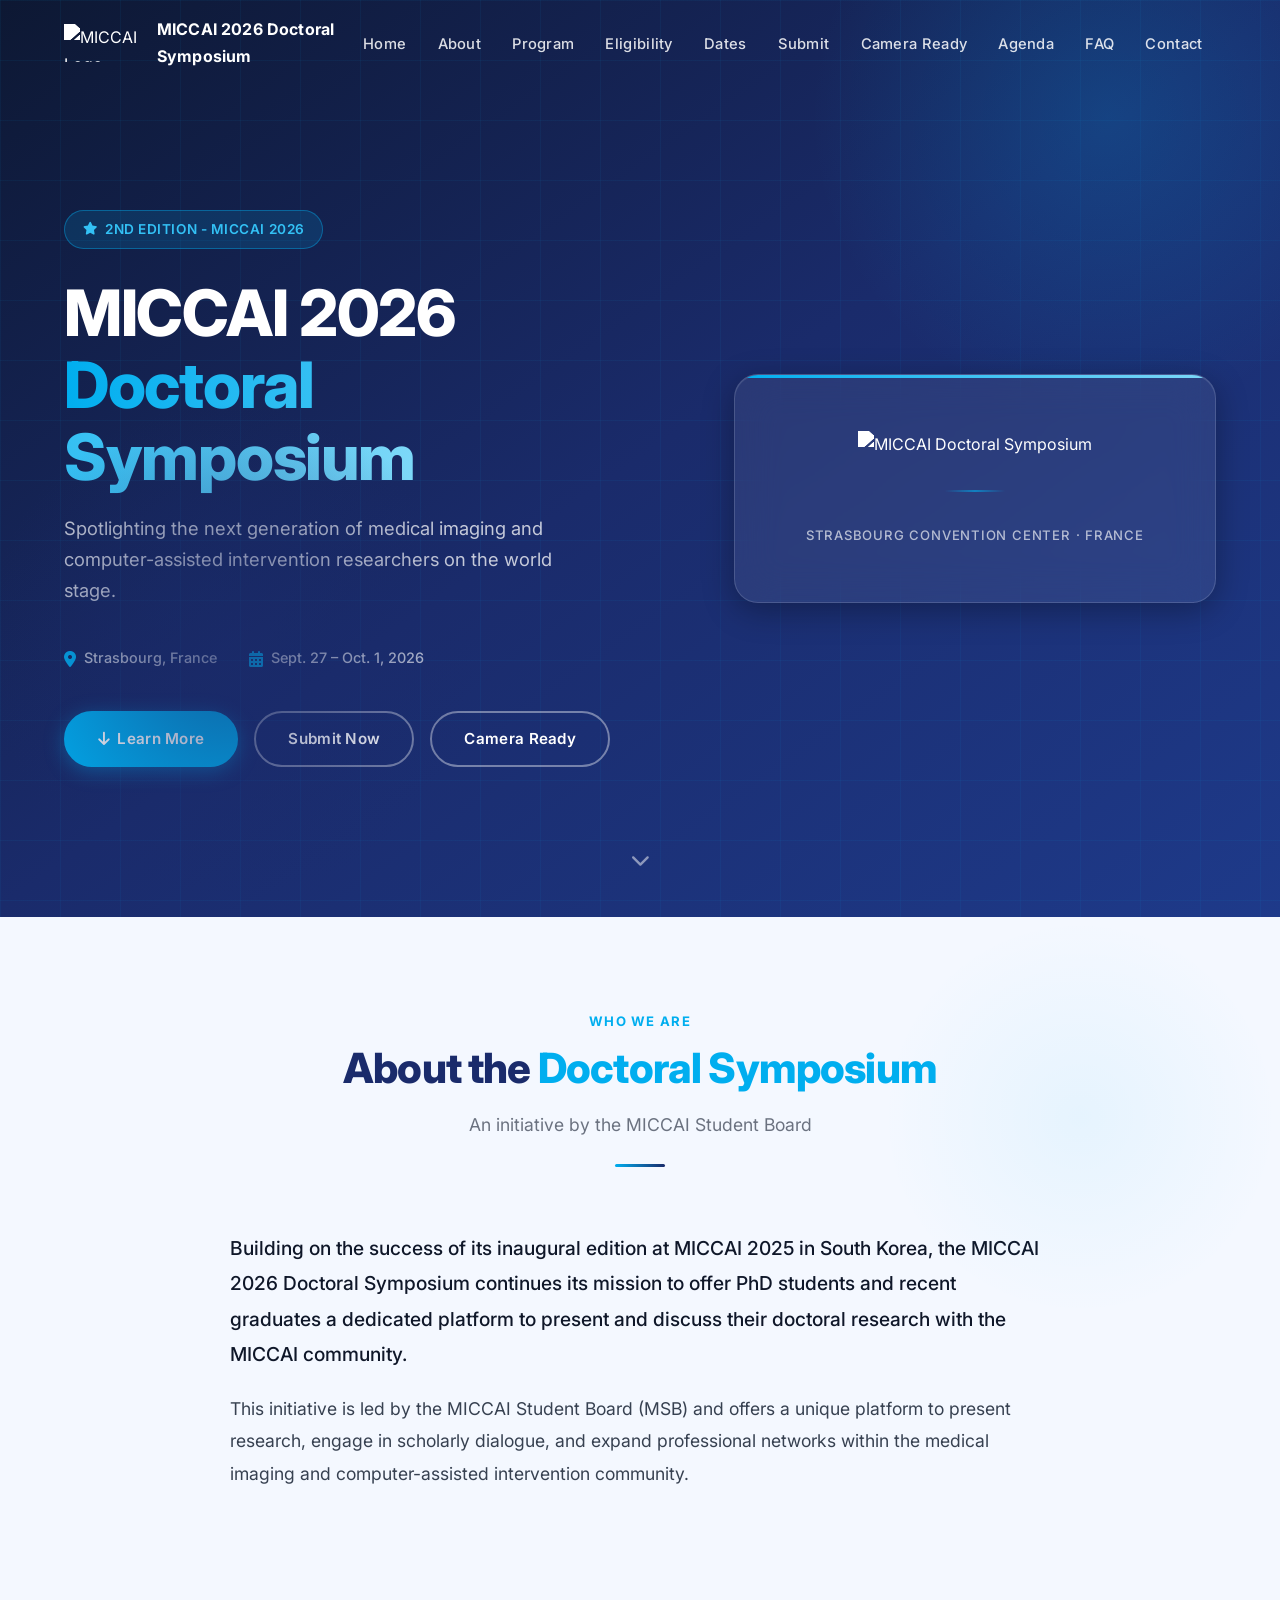
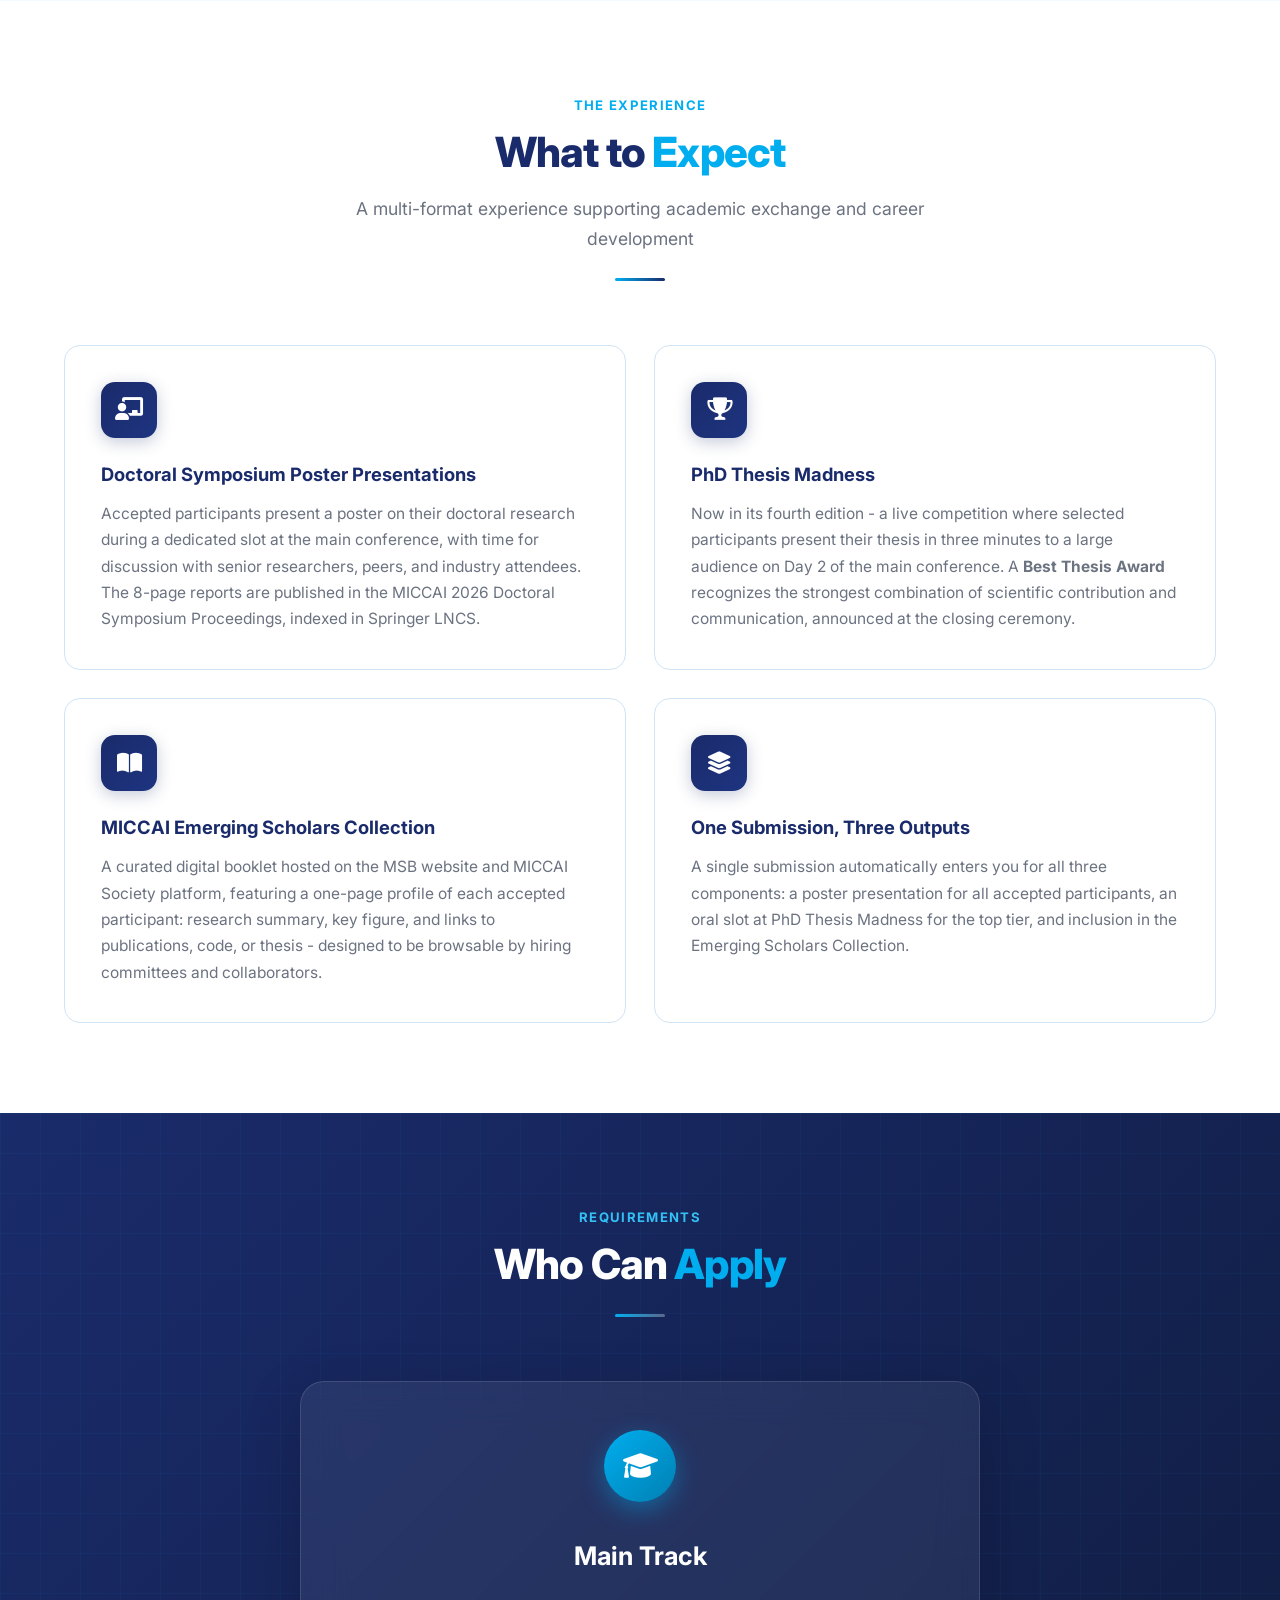
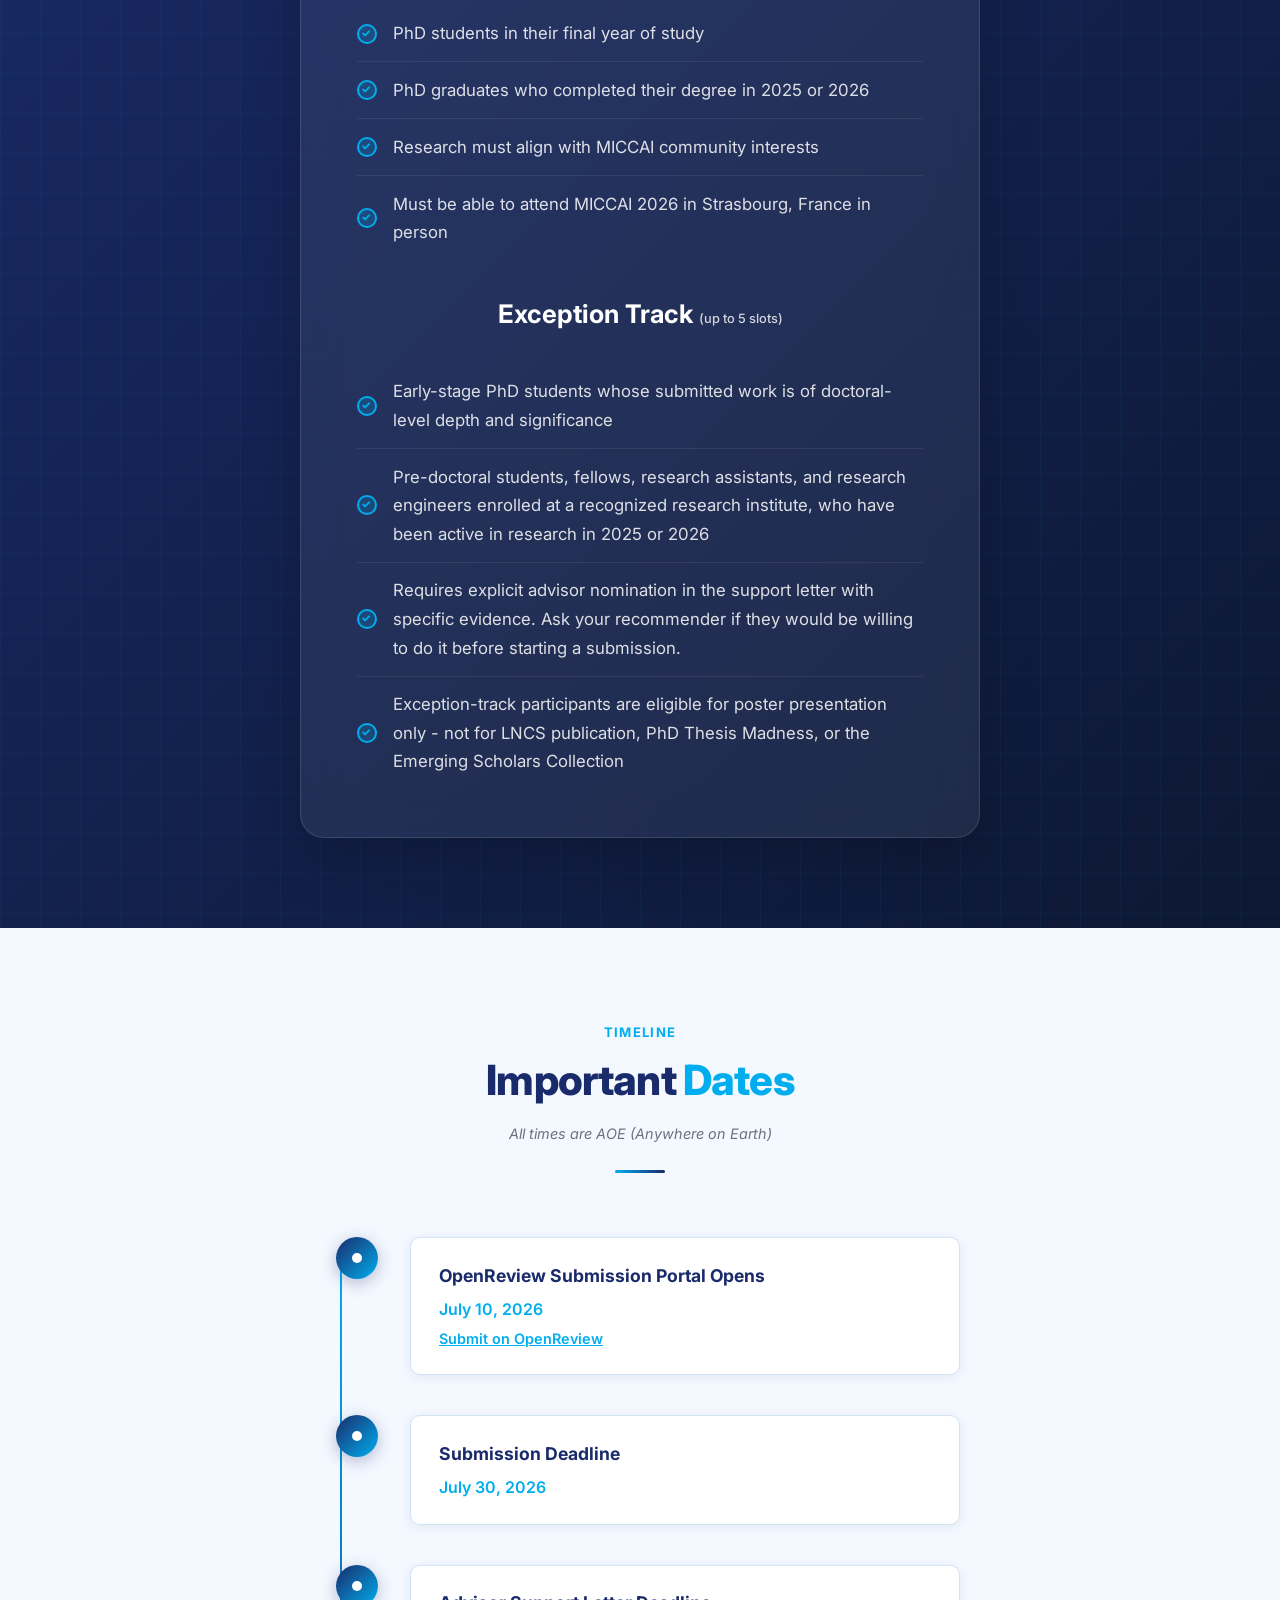
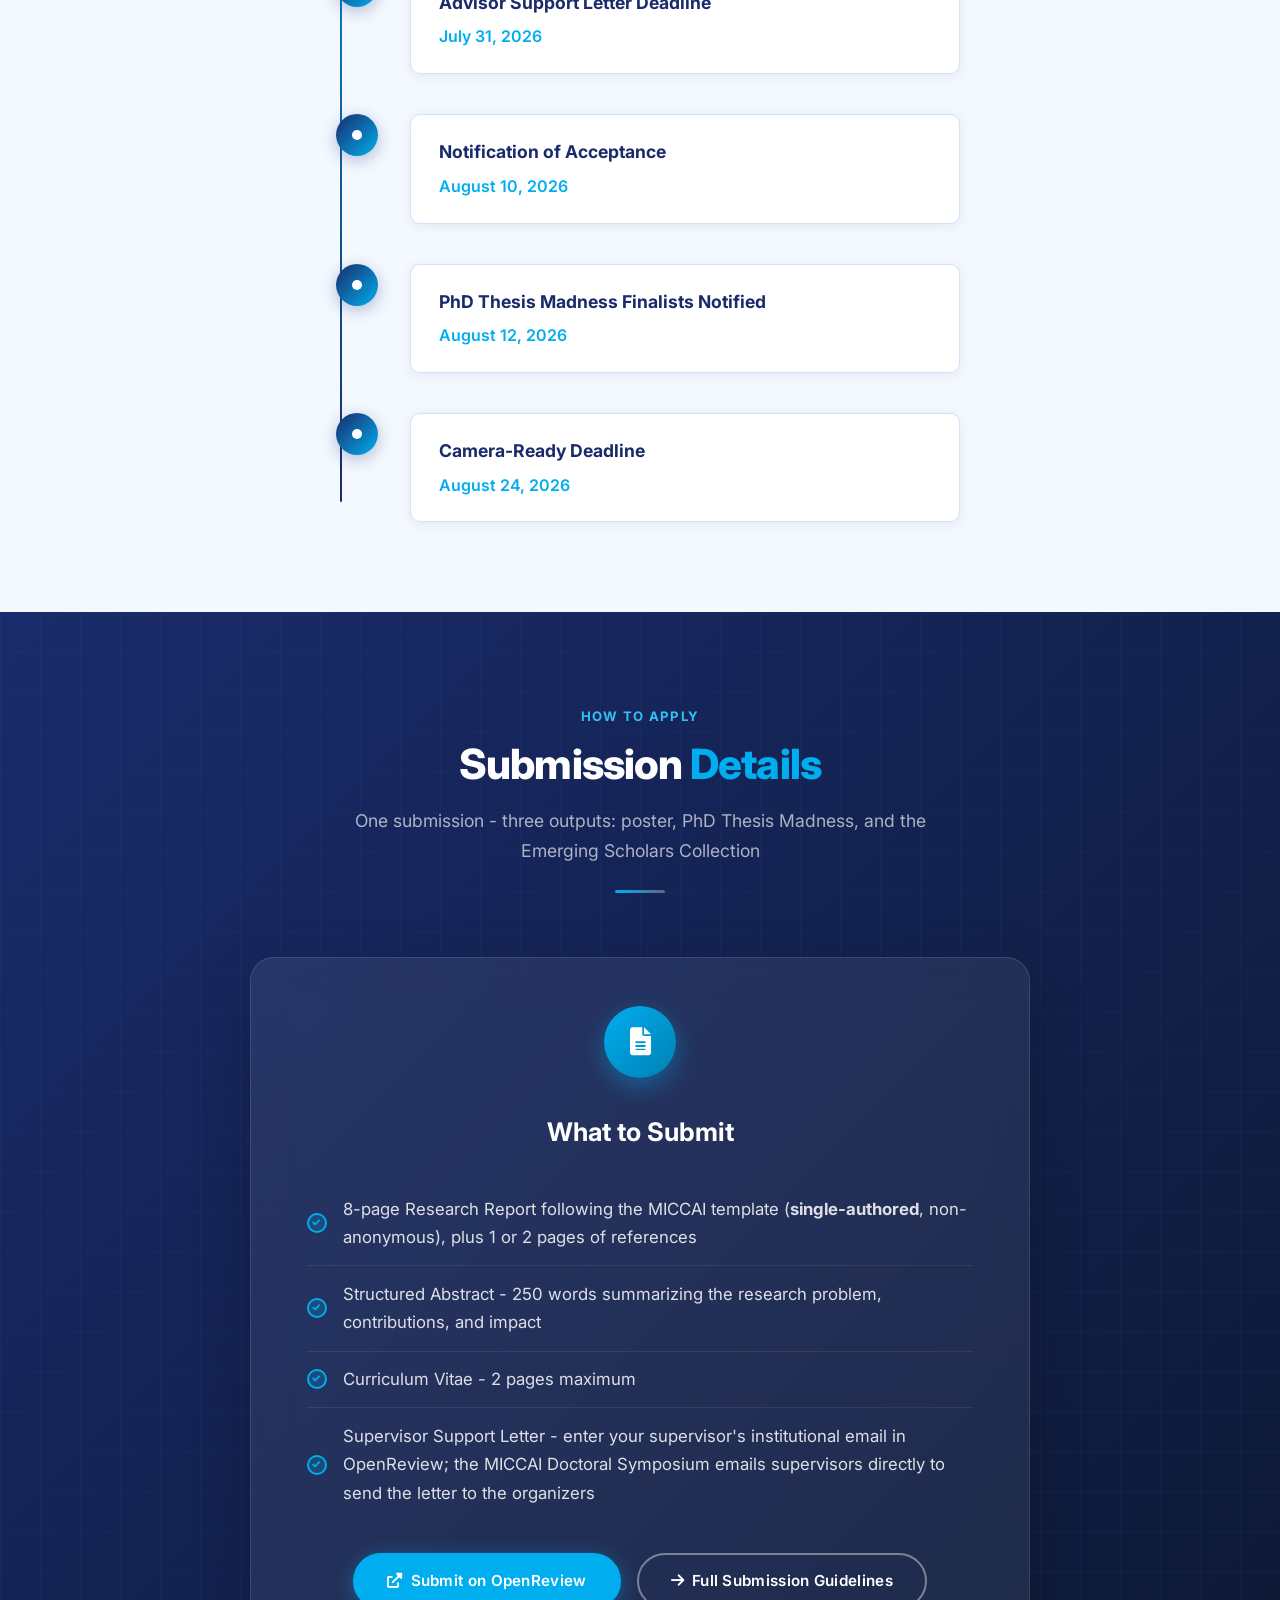
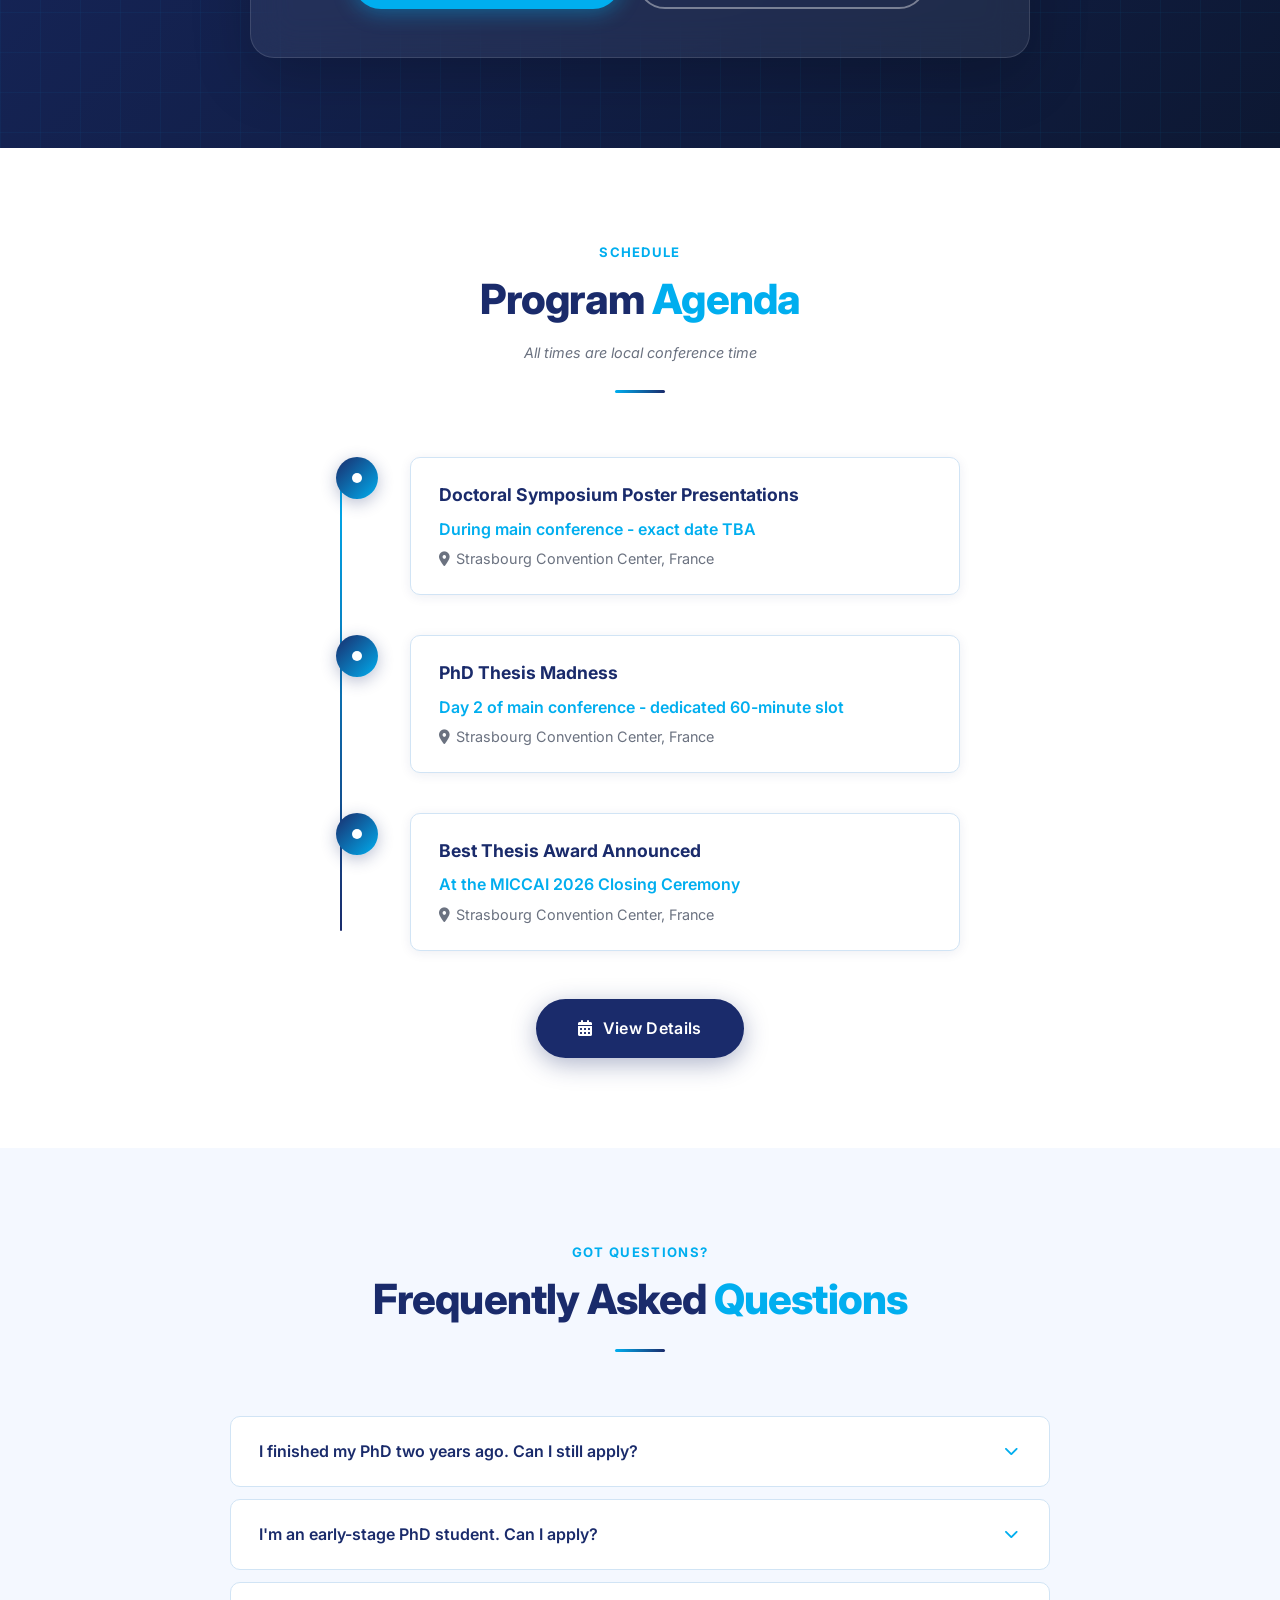
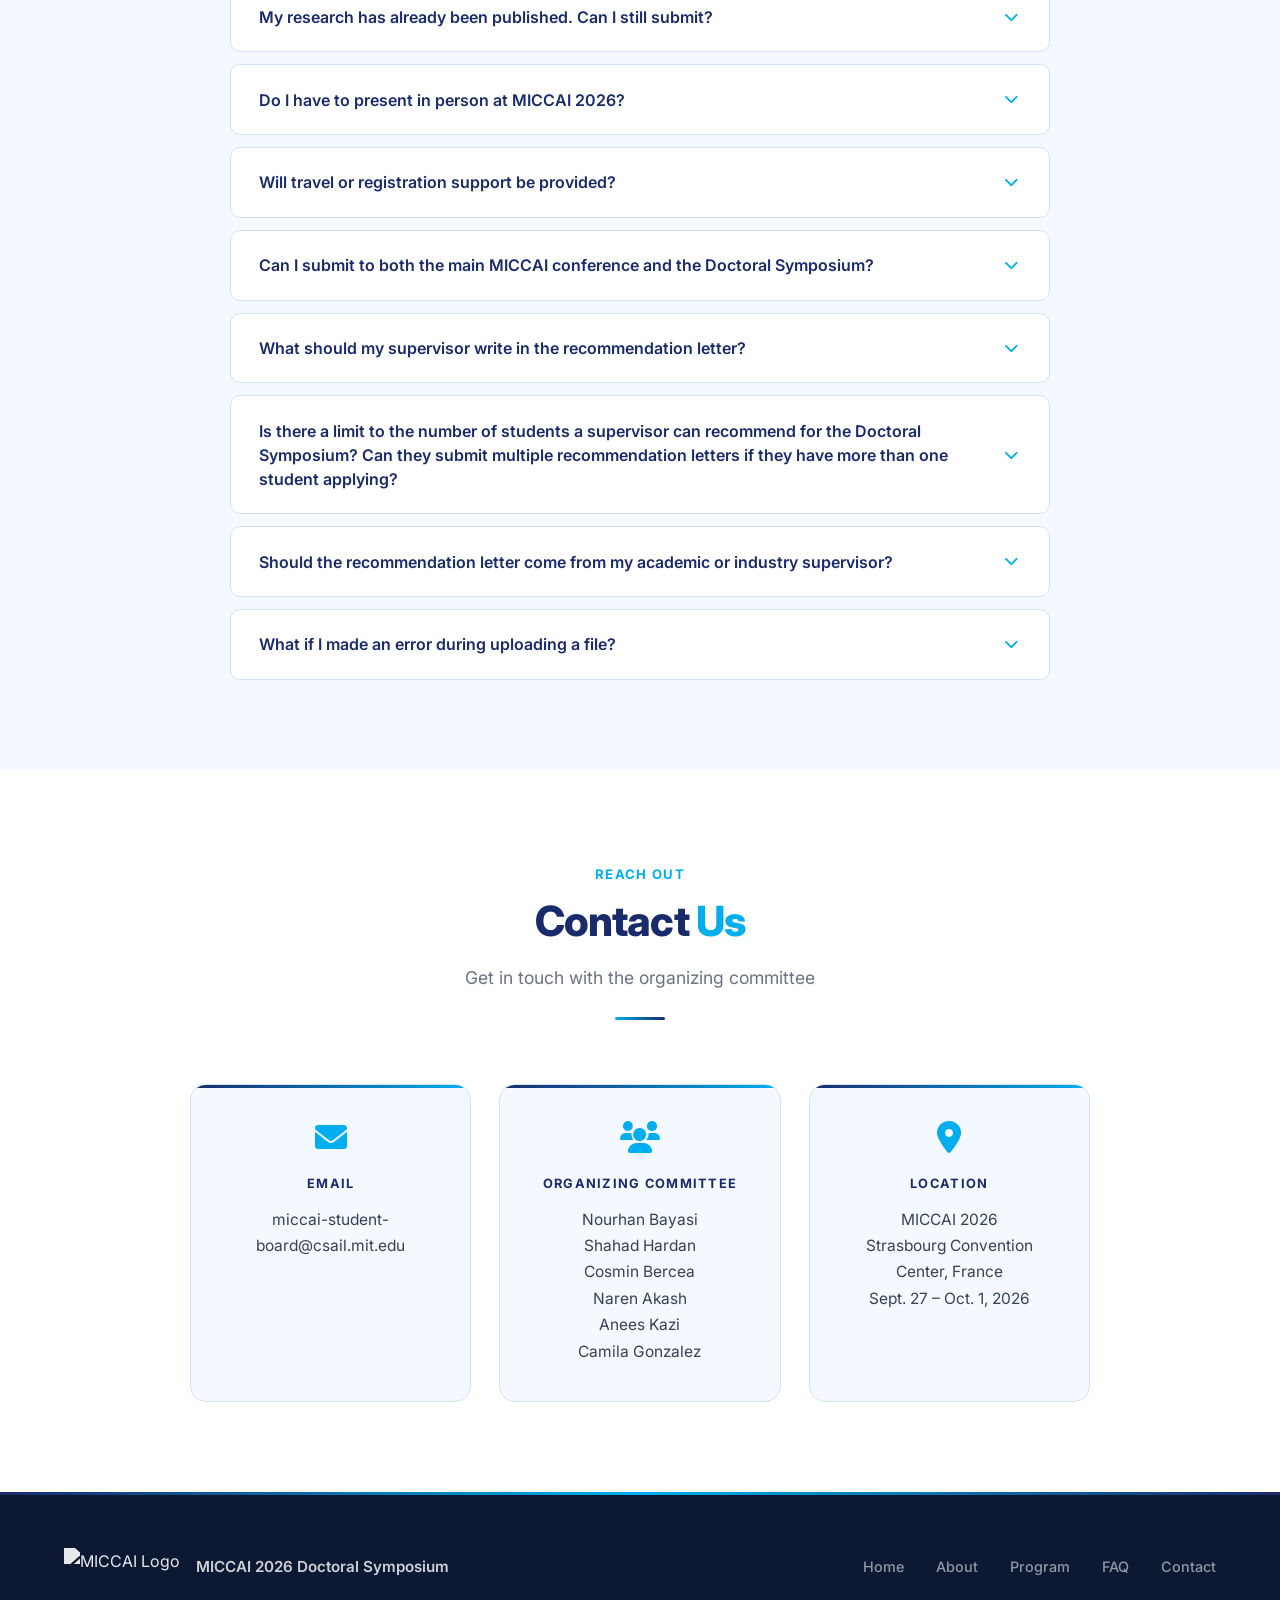
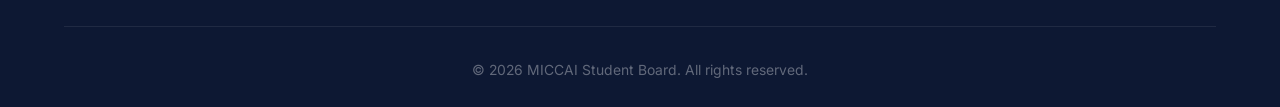
==== commit 5543e84e: "Drop expected 2026 graduation qualifier from final-year eligibility." ====
--- a/index.html
+++ b/index.html
@@ -152,7 +152,7 @@
                     </div>
                     <h3>Main Track</h3>
                     <ul>
-                        <li>PhD students in their final year of study (expected to graduate in 2026)</li>
+                        <li>PhD students in their final year of study</li>
                         <li>PhD graduates who completed their degree in 2025 or 2026</li>
                         <li>Research must align with MICCAI community interests</li>
                         <li>Must be able to attend MICCAI 2026 in Strasbourg, France in person</li>
@@ -317,7 +317,7 @@
                         <i class="fas fa-chevron-down"></i>
                     </div>
                     <div class="faq-answer">
-                        <p>No. The main track is open to PhD students in their final year of study (expected to graduate in 2026) and PhD graduates who completed their degree in 2025 or 2026. However, there is a limited exception track (up to 5 slots) for early-stage PhD students or pre-doctoral applicants whose submitted work meets a doctoral-level bar, with explicit advisor nomination. Ask your recommender if they would be willing to provide a support letter before starting a submission.</p>
+                        <p>No. The main track is open to PhD students in their final year of study and PhD graduates who completed their degree in 2025 or 2026. However, there is a limited exception track (up to 5 slots) for early-stage PhD students or pre-doctoral applicants whose submitted work meets a doctoral-level bar, with explicit advisor nomination. Ask your recommender if they would be willing to provide a support letter before starting a submission.</p>
                     </div>
                 </div>
                 <div class="faq-item">
@@ -326,7 +326,7 @@
                         <i class="fas fa-chevron-down"></i>
                     </div>
                     <div class="faq-answer">
-                        <p>Generally, the Symposium is intended for final-year PhD students (expected to graduate in 2026) or recent graduates (2025 or 2026). However, there is a limited exception track for early-stage PhD students, or pre-doctoral students, fellows, research assistants, and research engineers active in research in 2025 or 2026, whose submitted work is of doctoral-level depth and significance. This requires explicit advisor nomination with specific evidence in the support letter. Ask your recommender if they would be willing to do it before starting a submission. Exception-track participants are eligible for poster presentations only.</p>
+                        <p>Generally, the Symposium is intended for final-year PhD students or recent graduates (2025 or 2026). However, there is a limited exception track for early-stage PhD students, or pre-doctoral students, fellows, research assistants, and research engineers active in research in 2025 or 2026, whose submitted work is of doctoral-level depth and significance. This requires explicit advisor nomination with specific evidence in the support letter. Ask your recommender if they would be willing to do it before starting a submission. Exception-track participants are eligible for poster presentations only.</p>
                     </div>
                 </div>
                 <div class="faq-item">
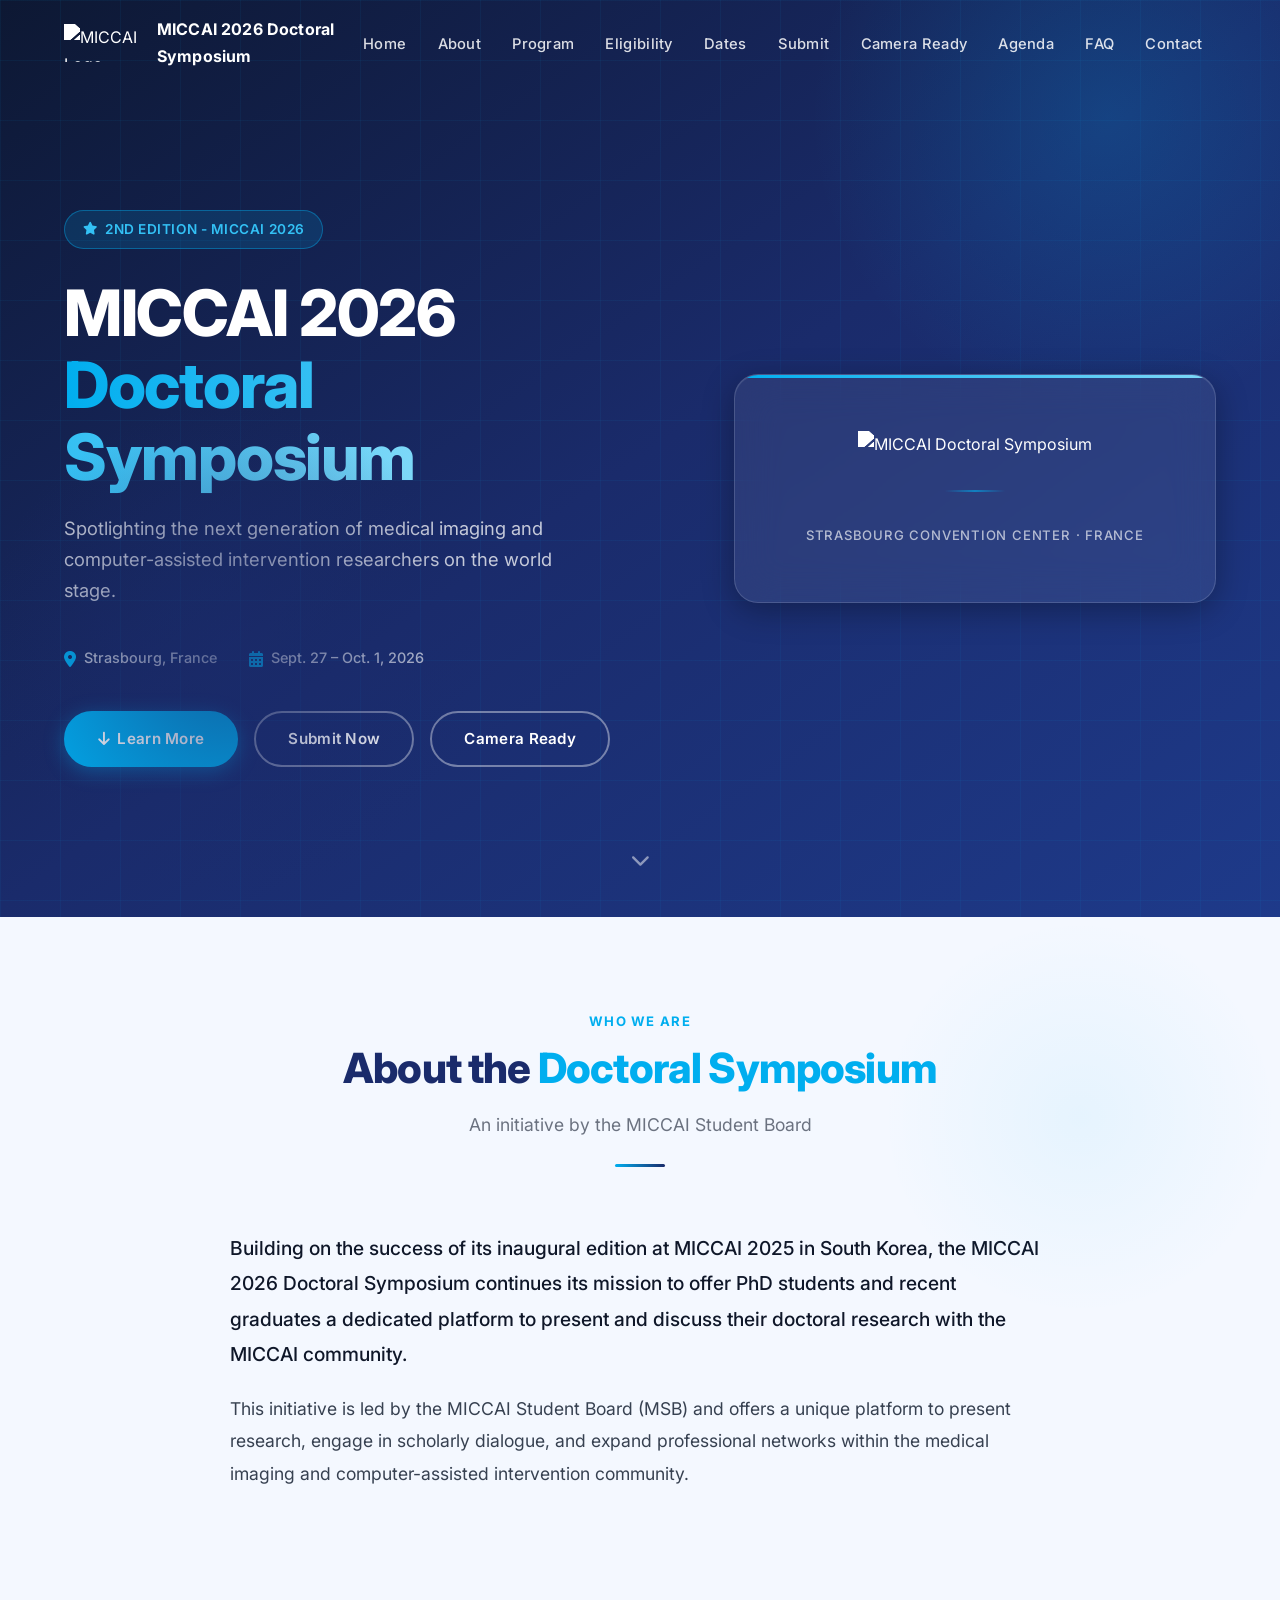
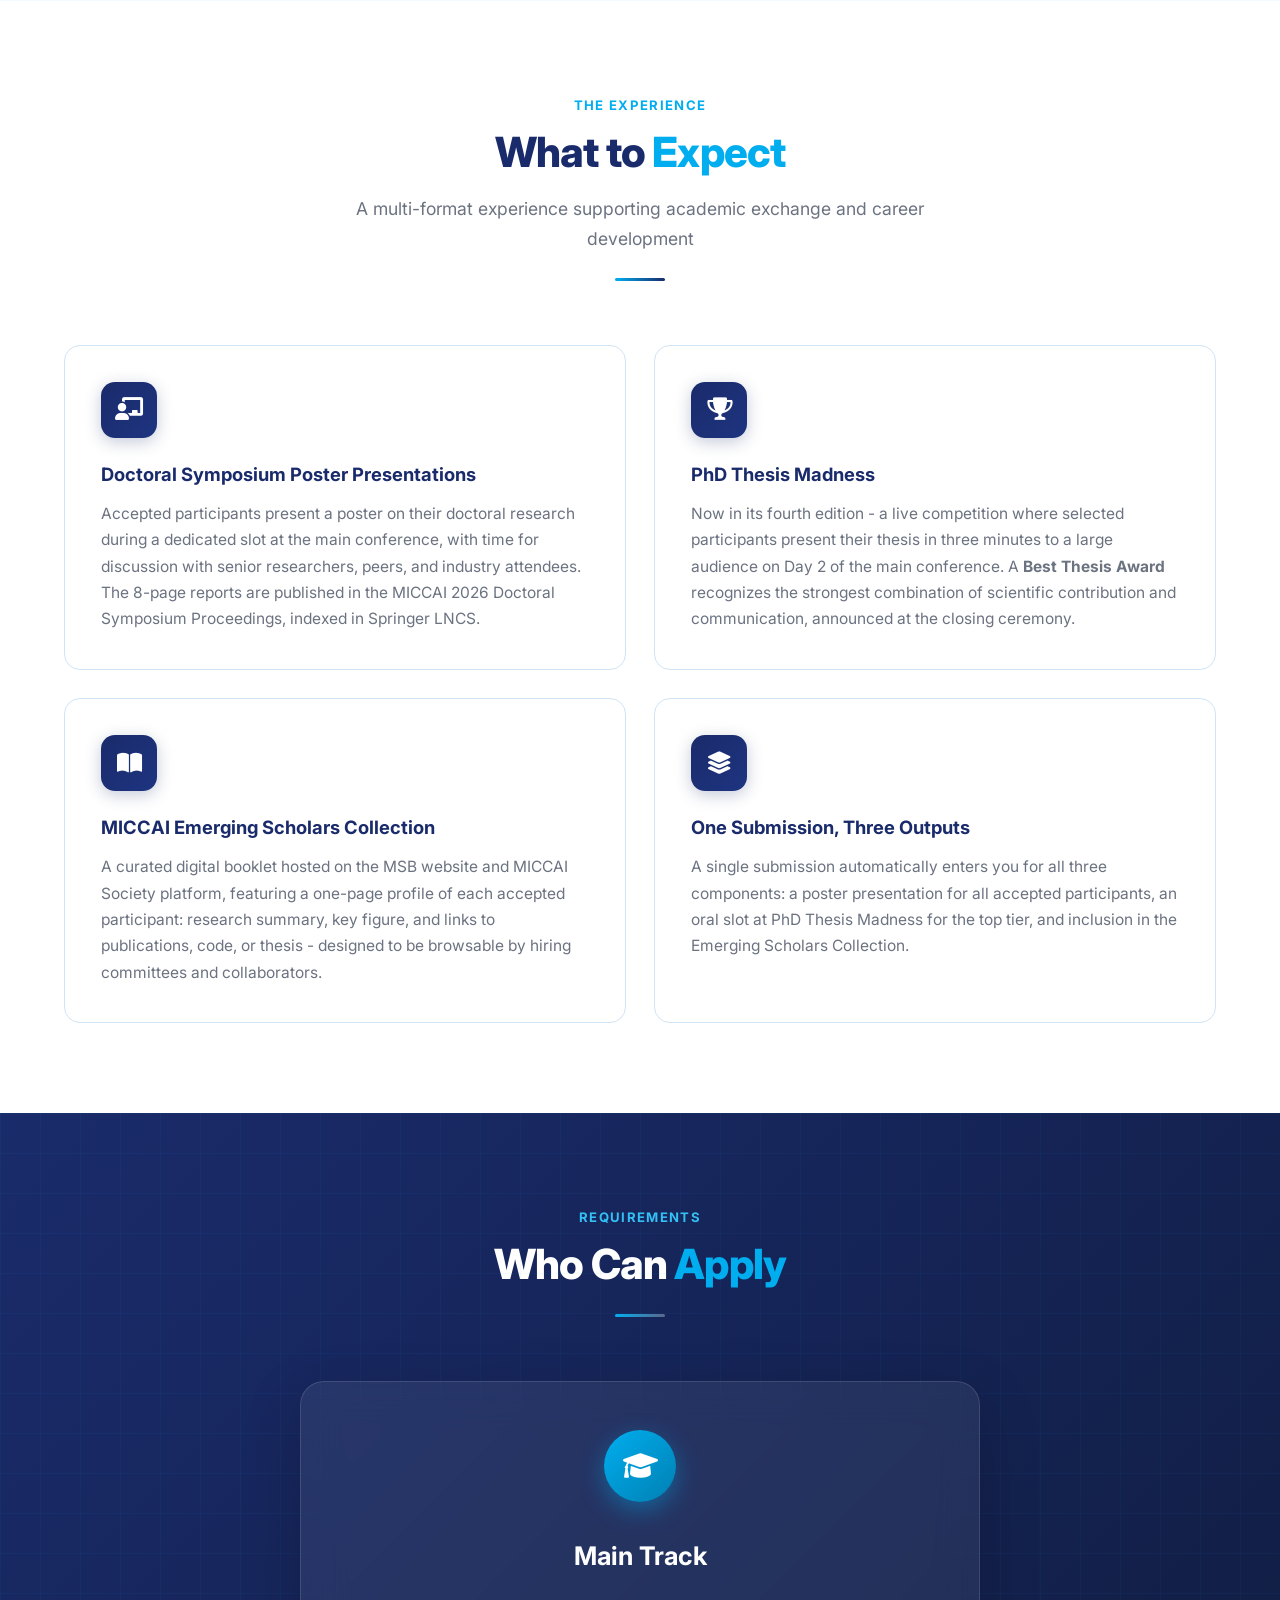
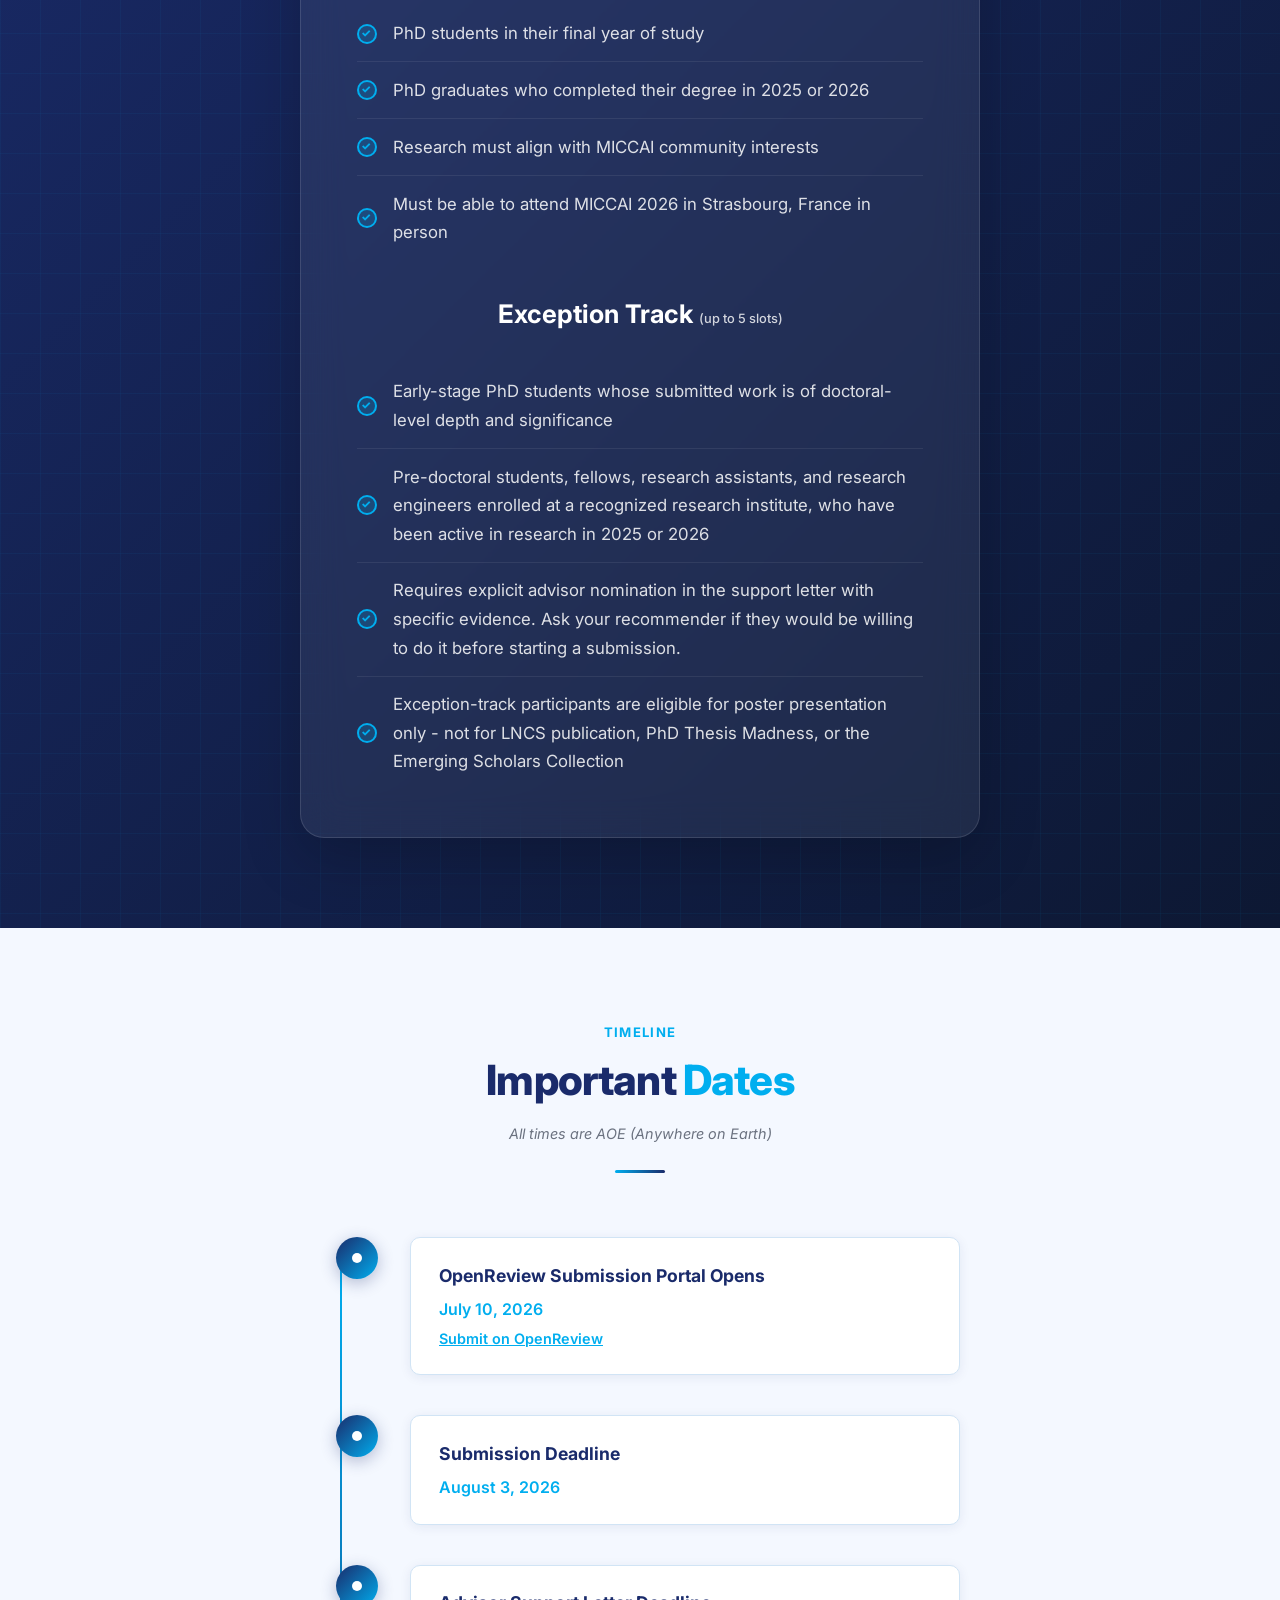
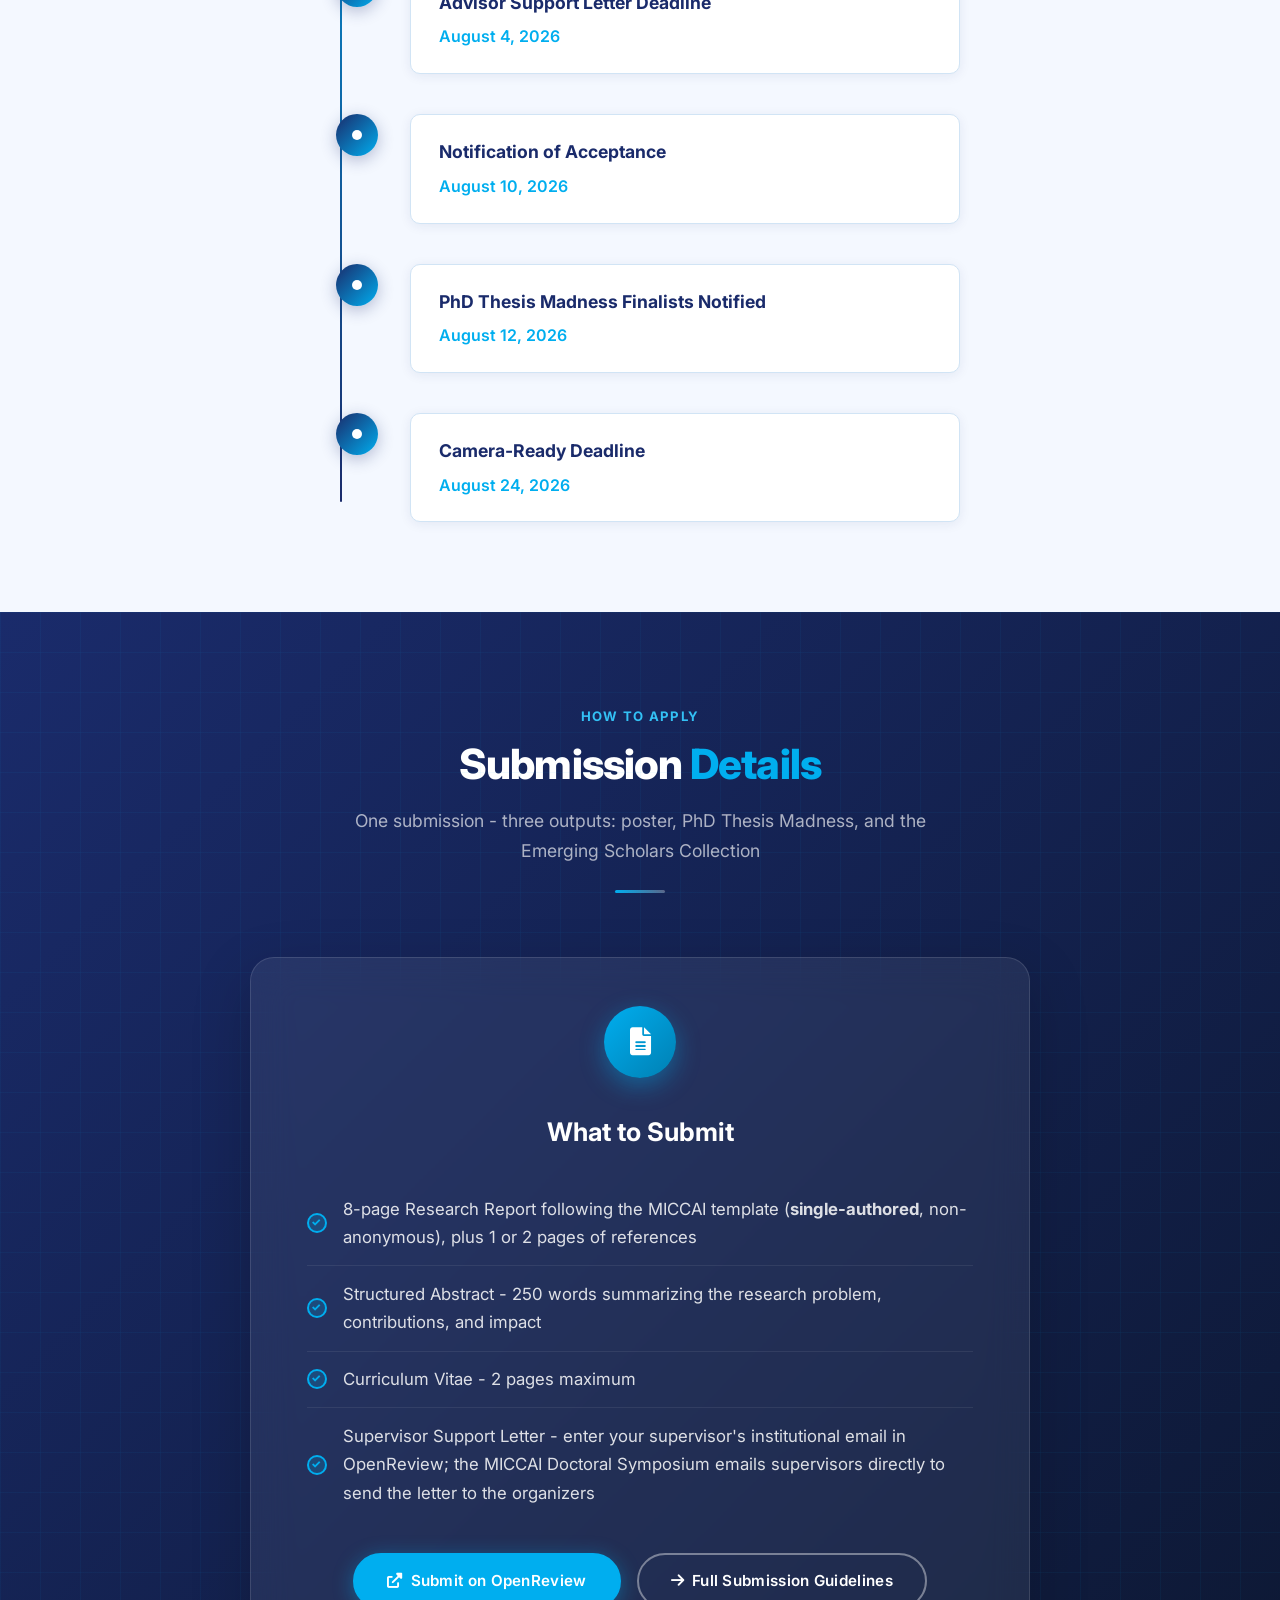
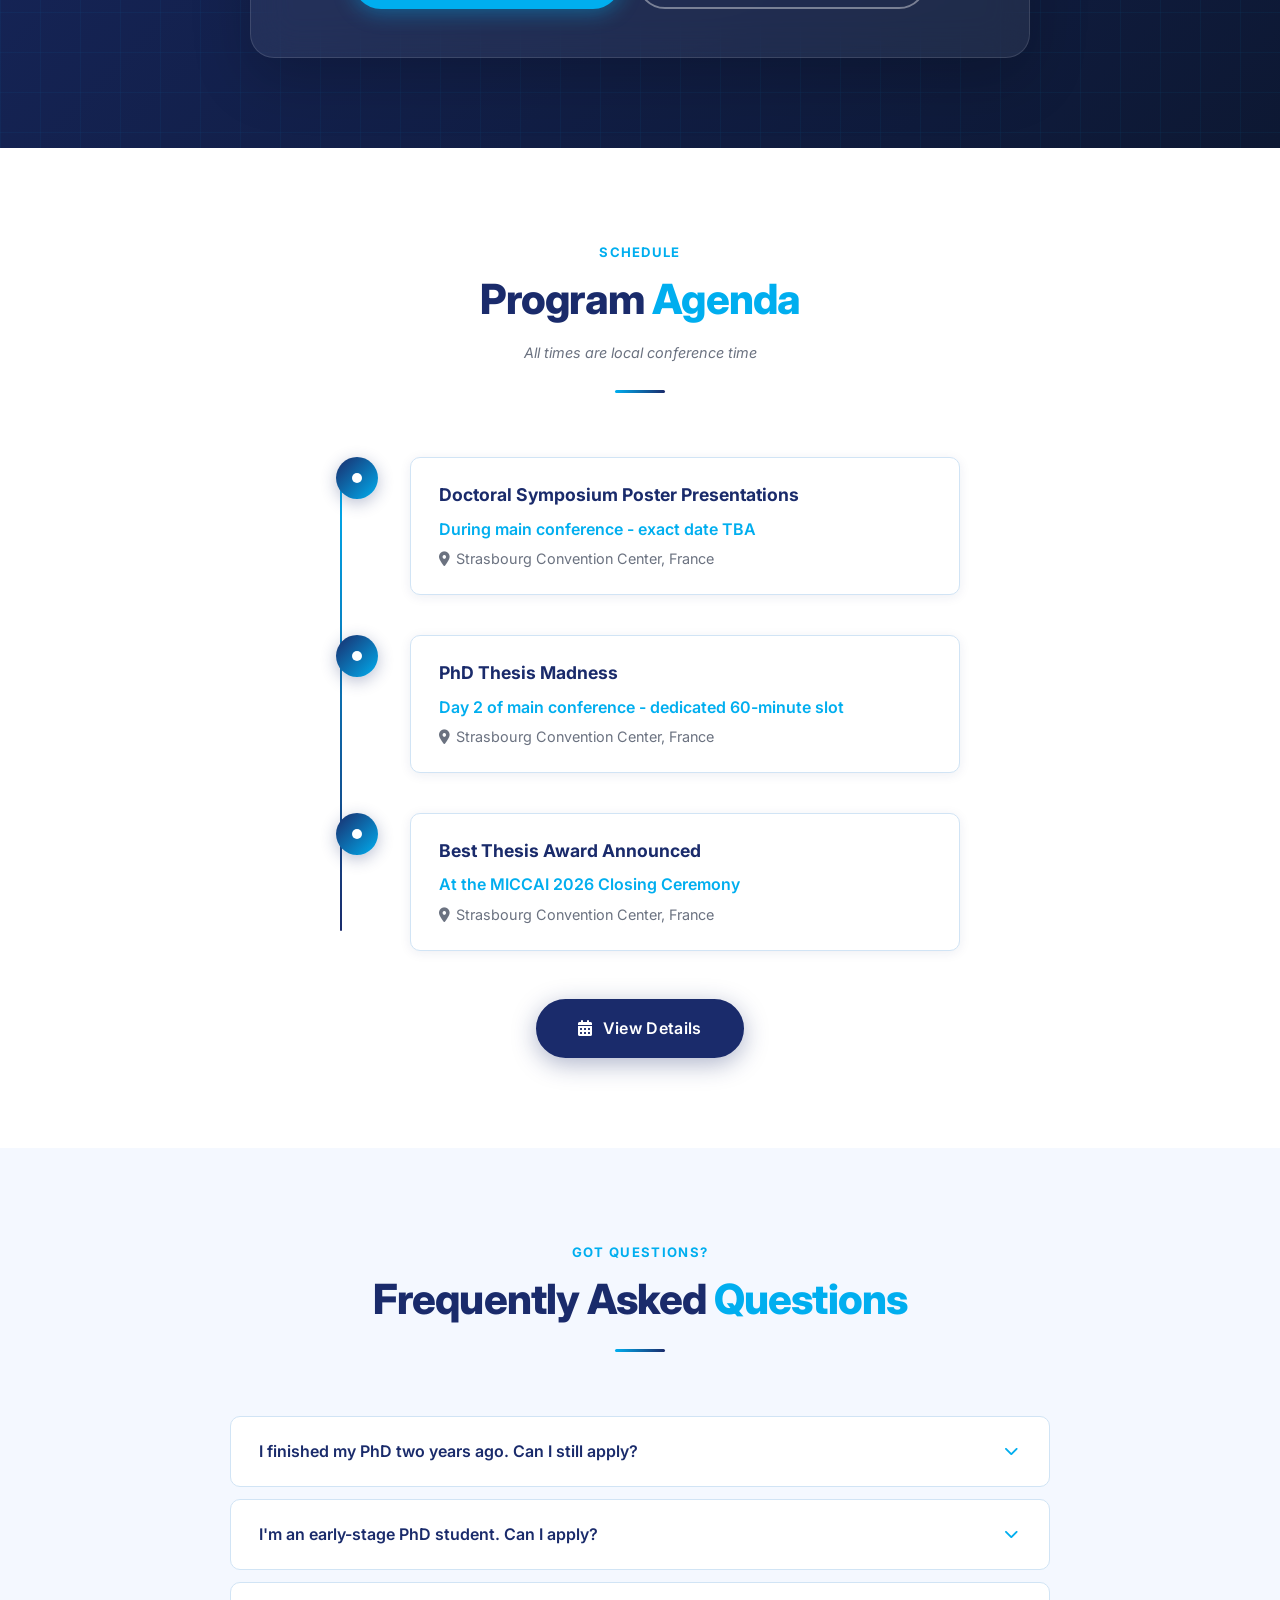
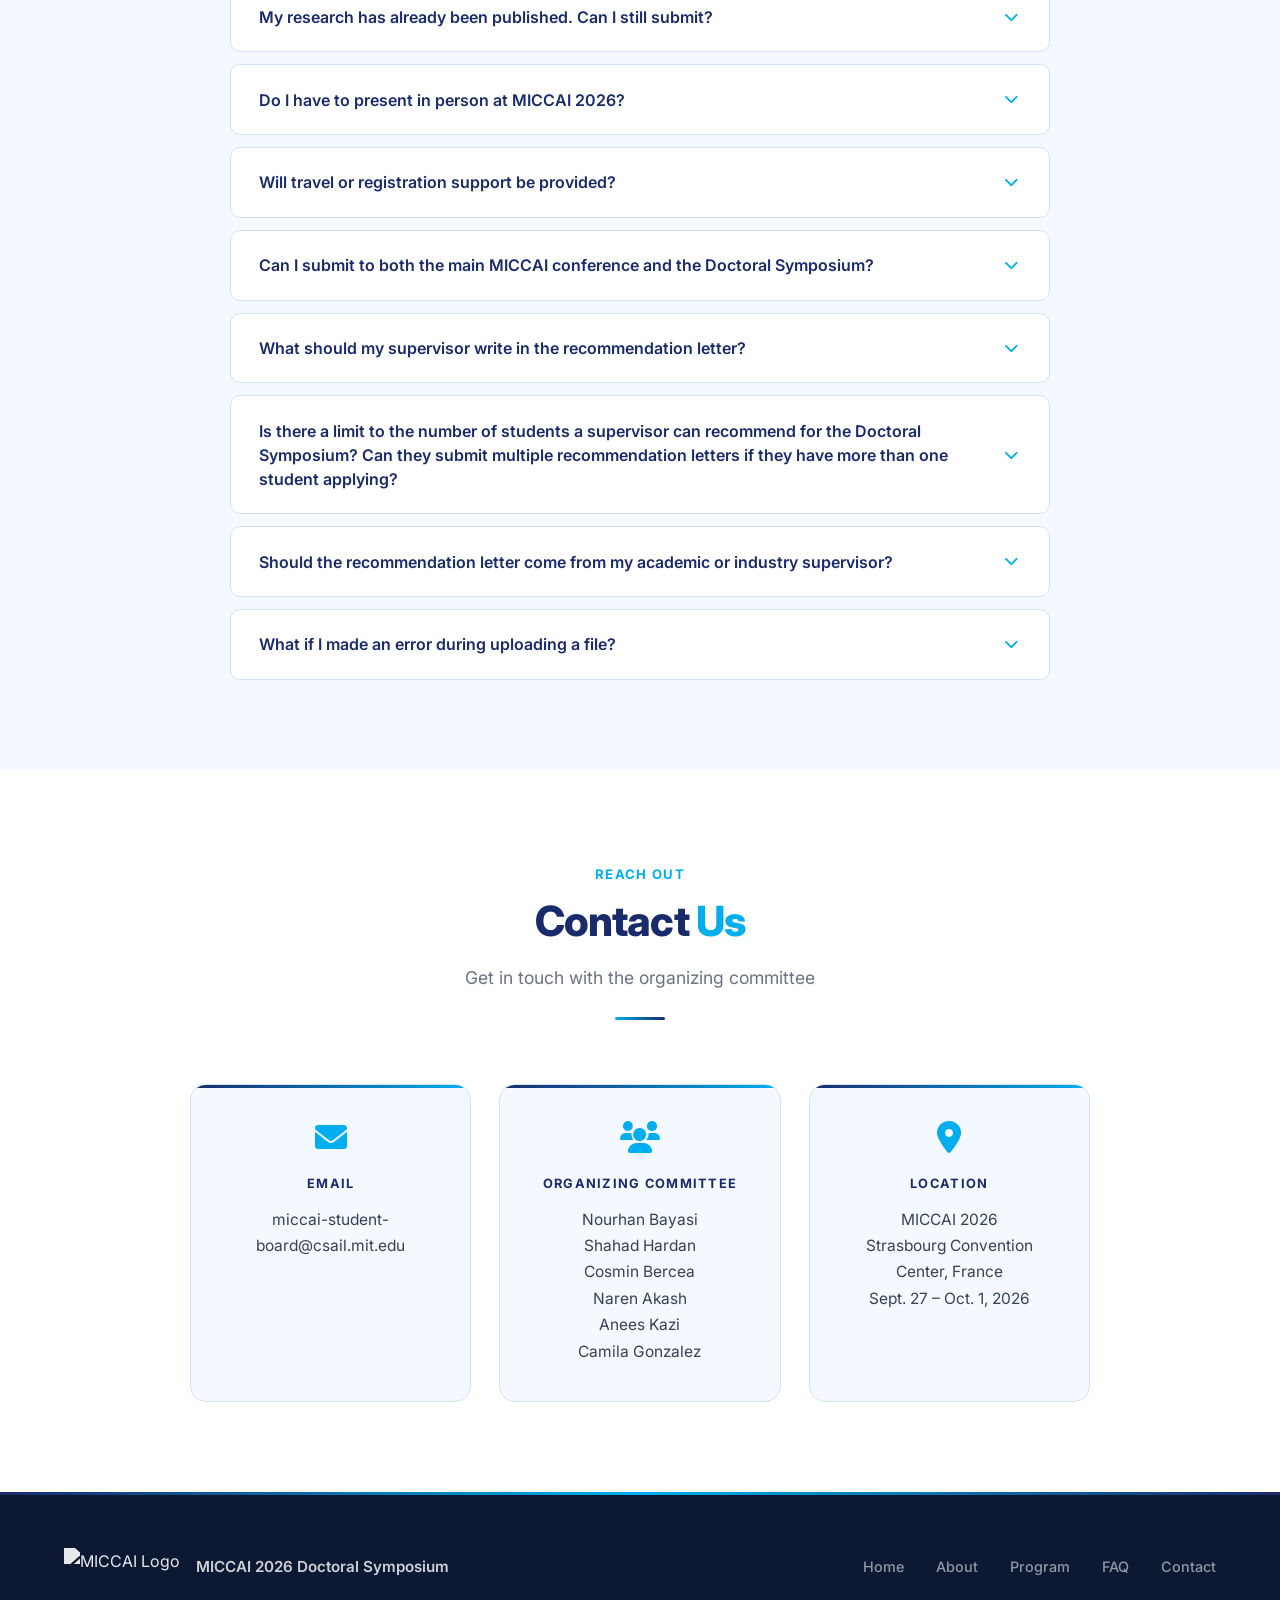
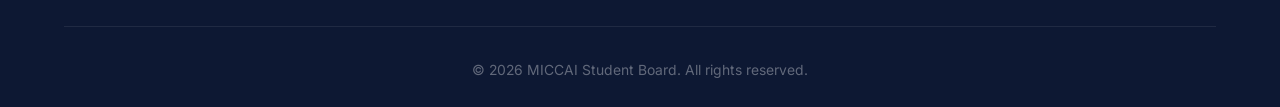
==== commit d962bab8: "Extend submission deadline to August 3, 2026." ====
--- a/index.html
+++ b/index.html
@@ -190,14 +190,14 @@
                     <div class="timeline-marker"></div>
                     <div class="timeline-content">
                         <h3>Submission Deadline</h3>
-                        <p class="date">July 30, 2026</p>
+                        <p class="date">August 3, 2026</p>
                     </div>
                 </div>
                 <div class="timeline-item">
                     <div class="timeline-marker"></div>
                     <div class="timeline-content">
                         <h3>Advisor Support Letter Deadline</h3>
-                        <p class="date">July 31, 2026</p>
+                        <p class="date">August 4, 2026</p>
                     </div>
                 </div>
                 <div class="timeline-item">
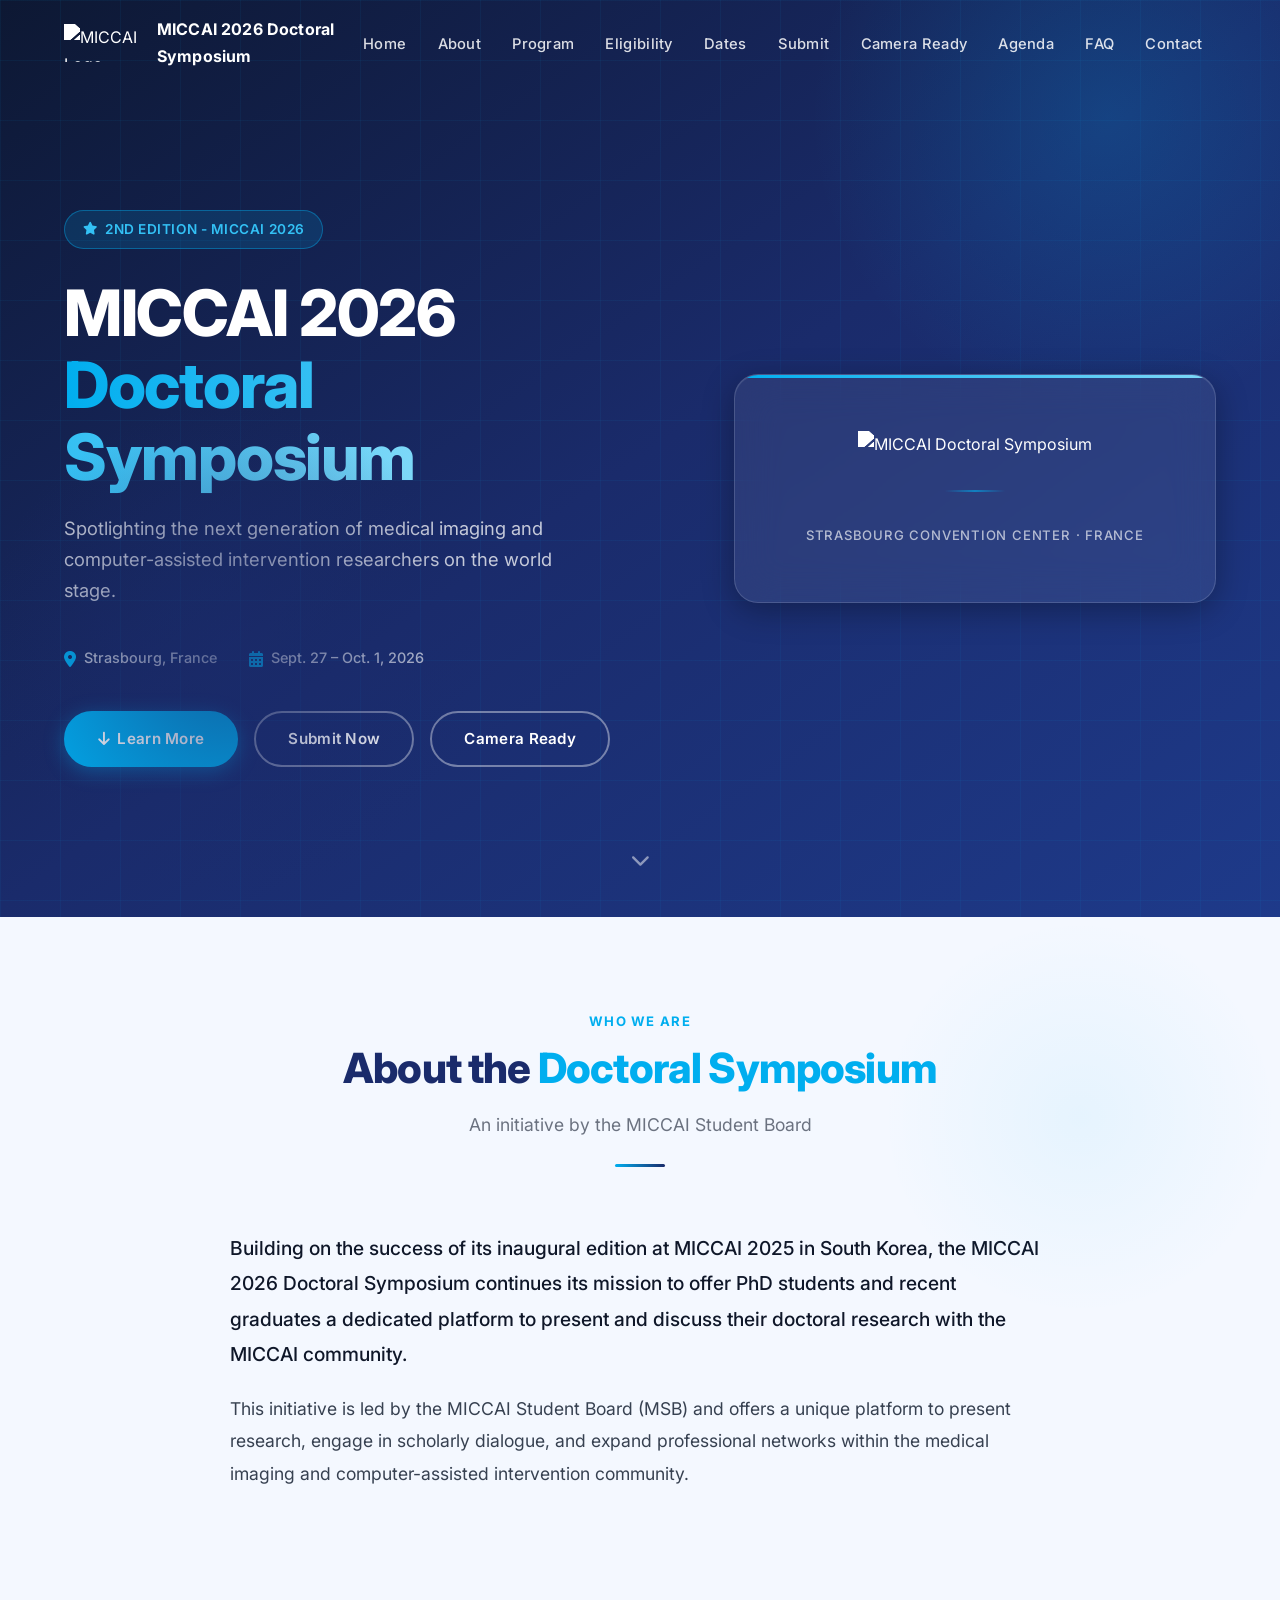
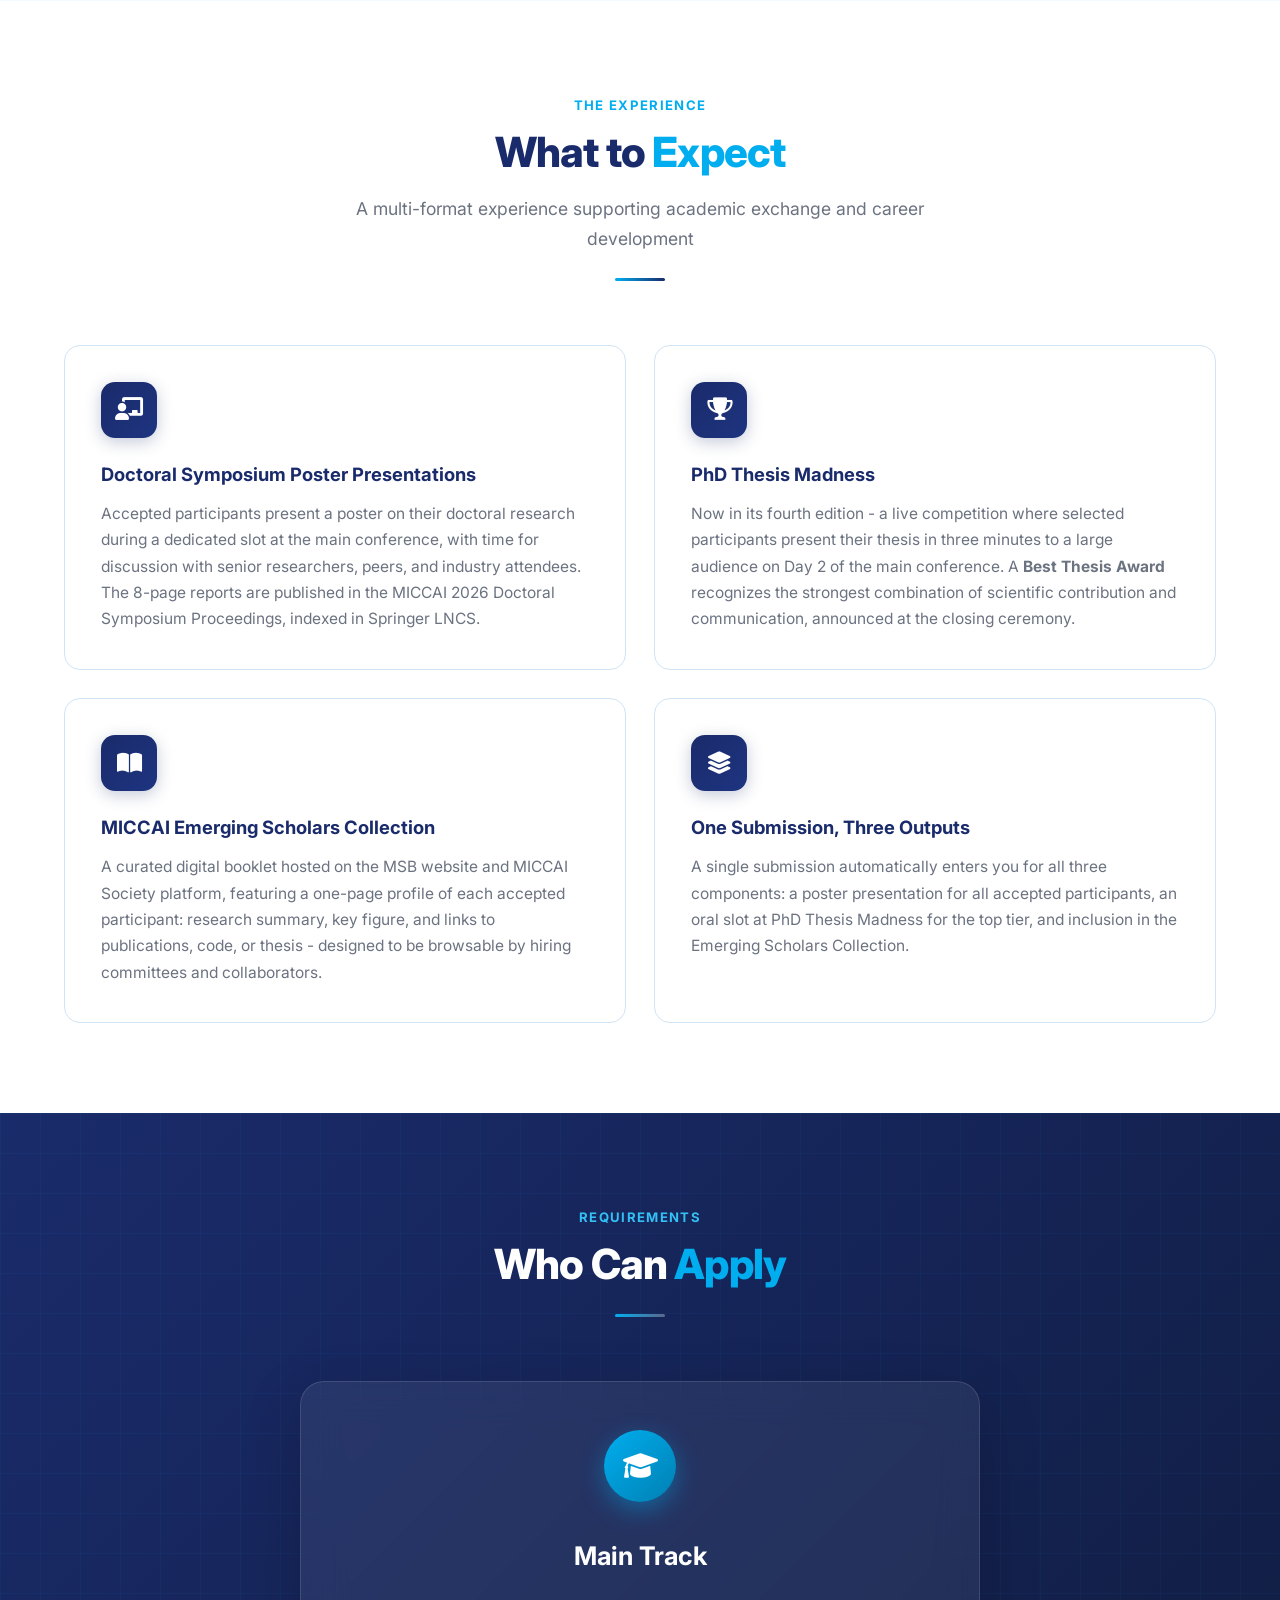
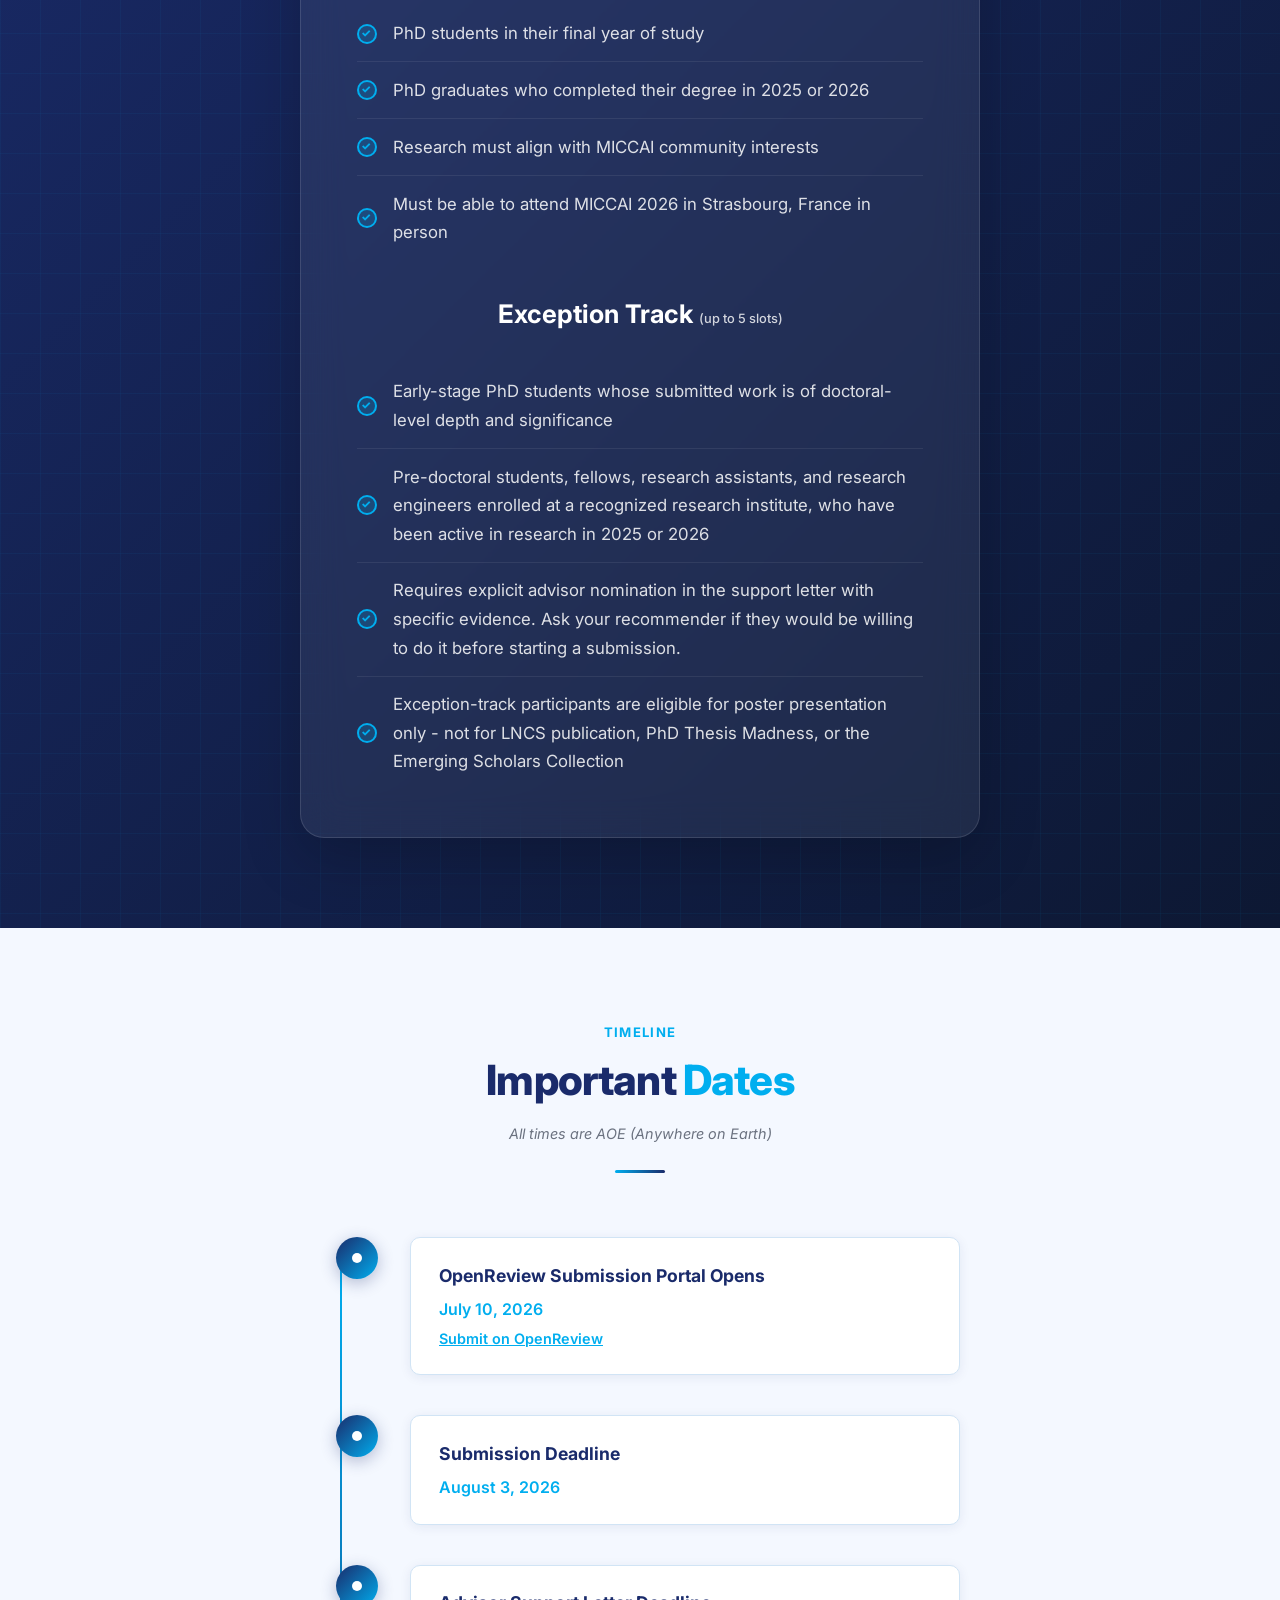
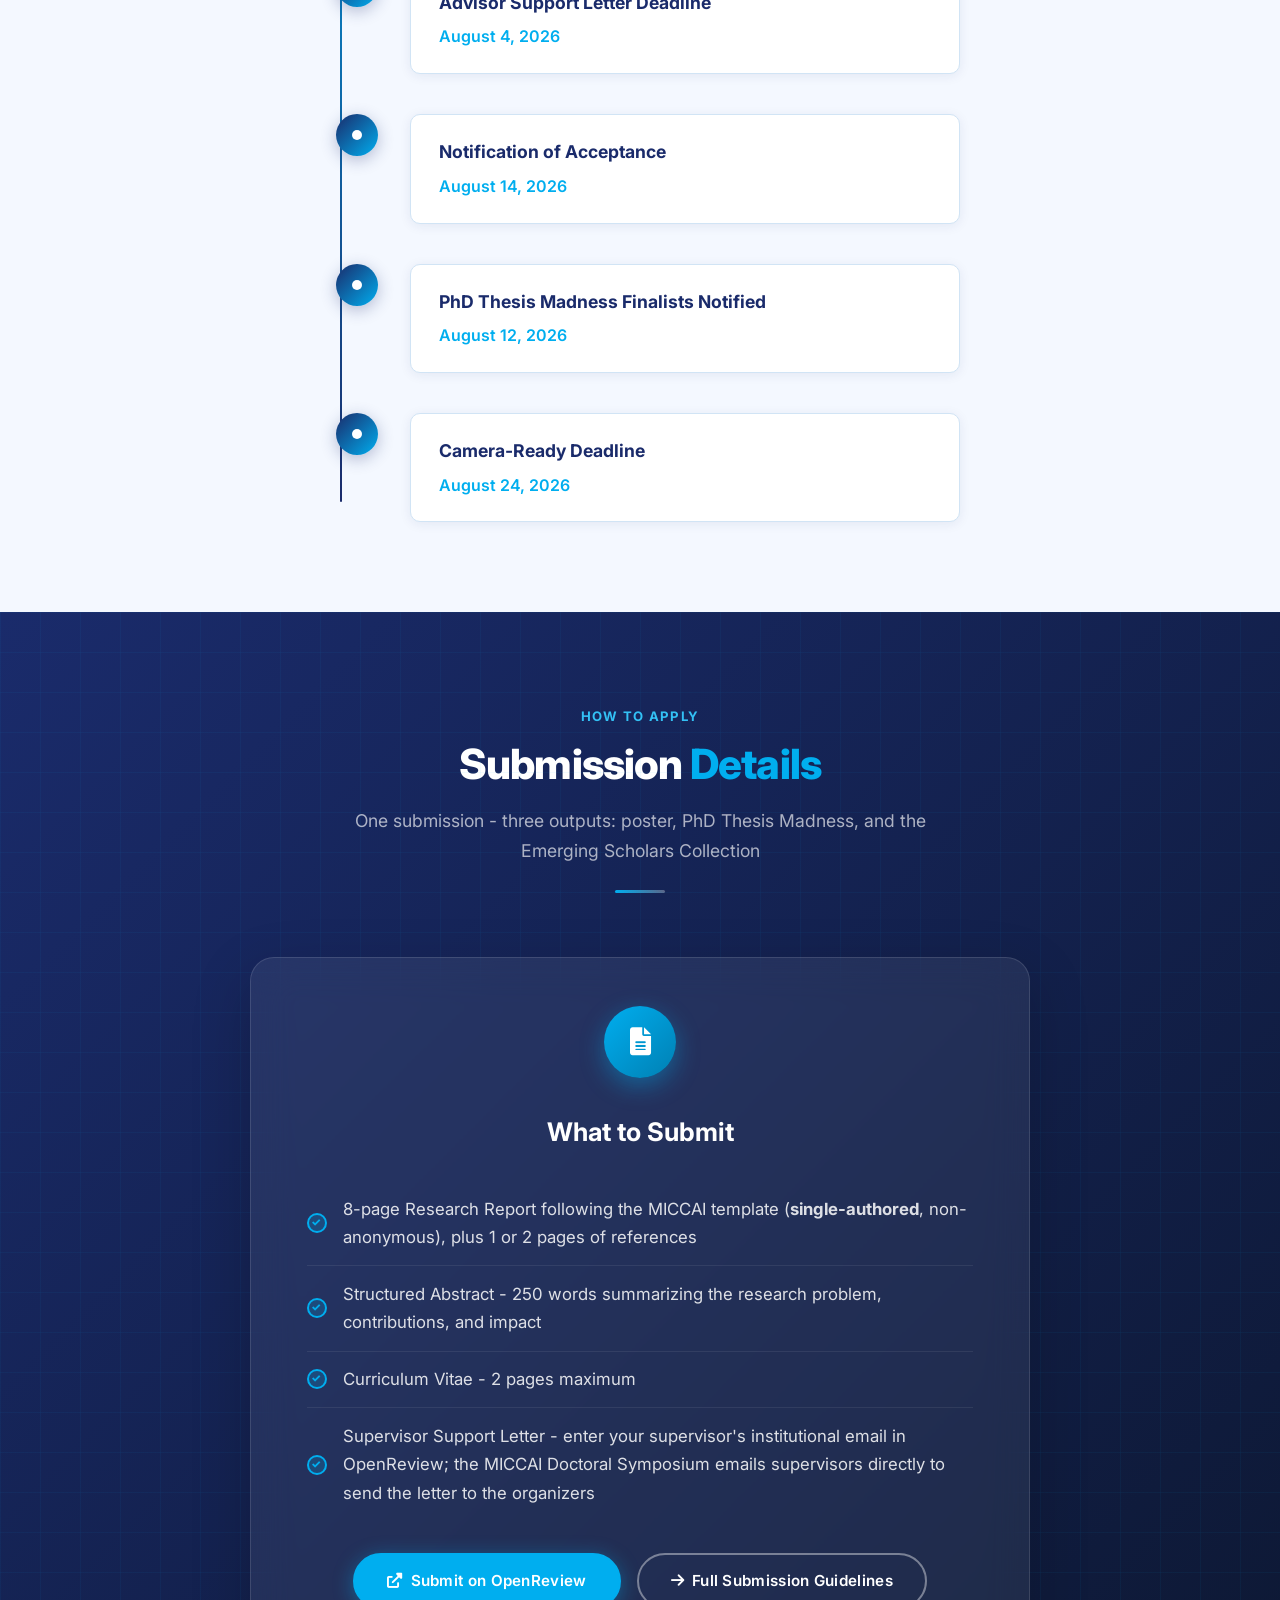
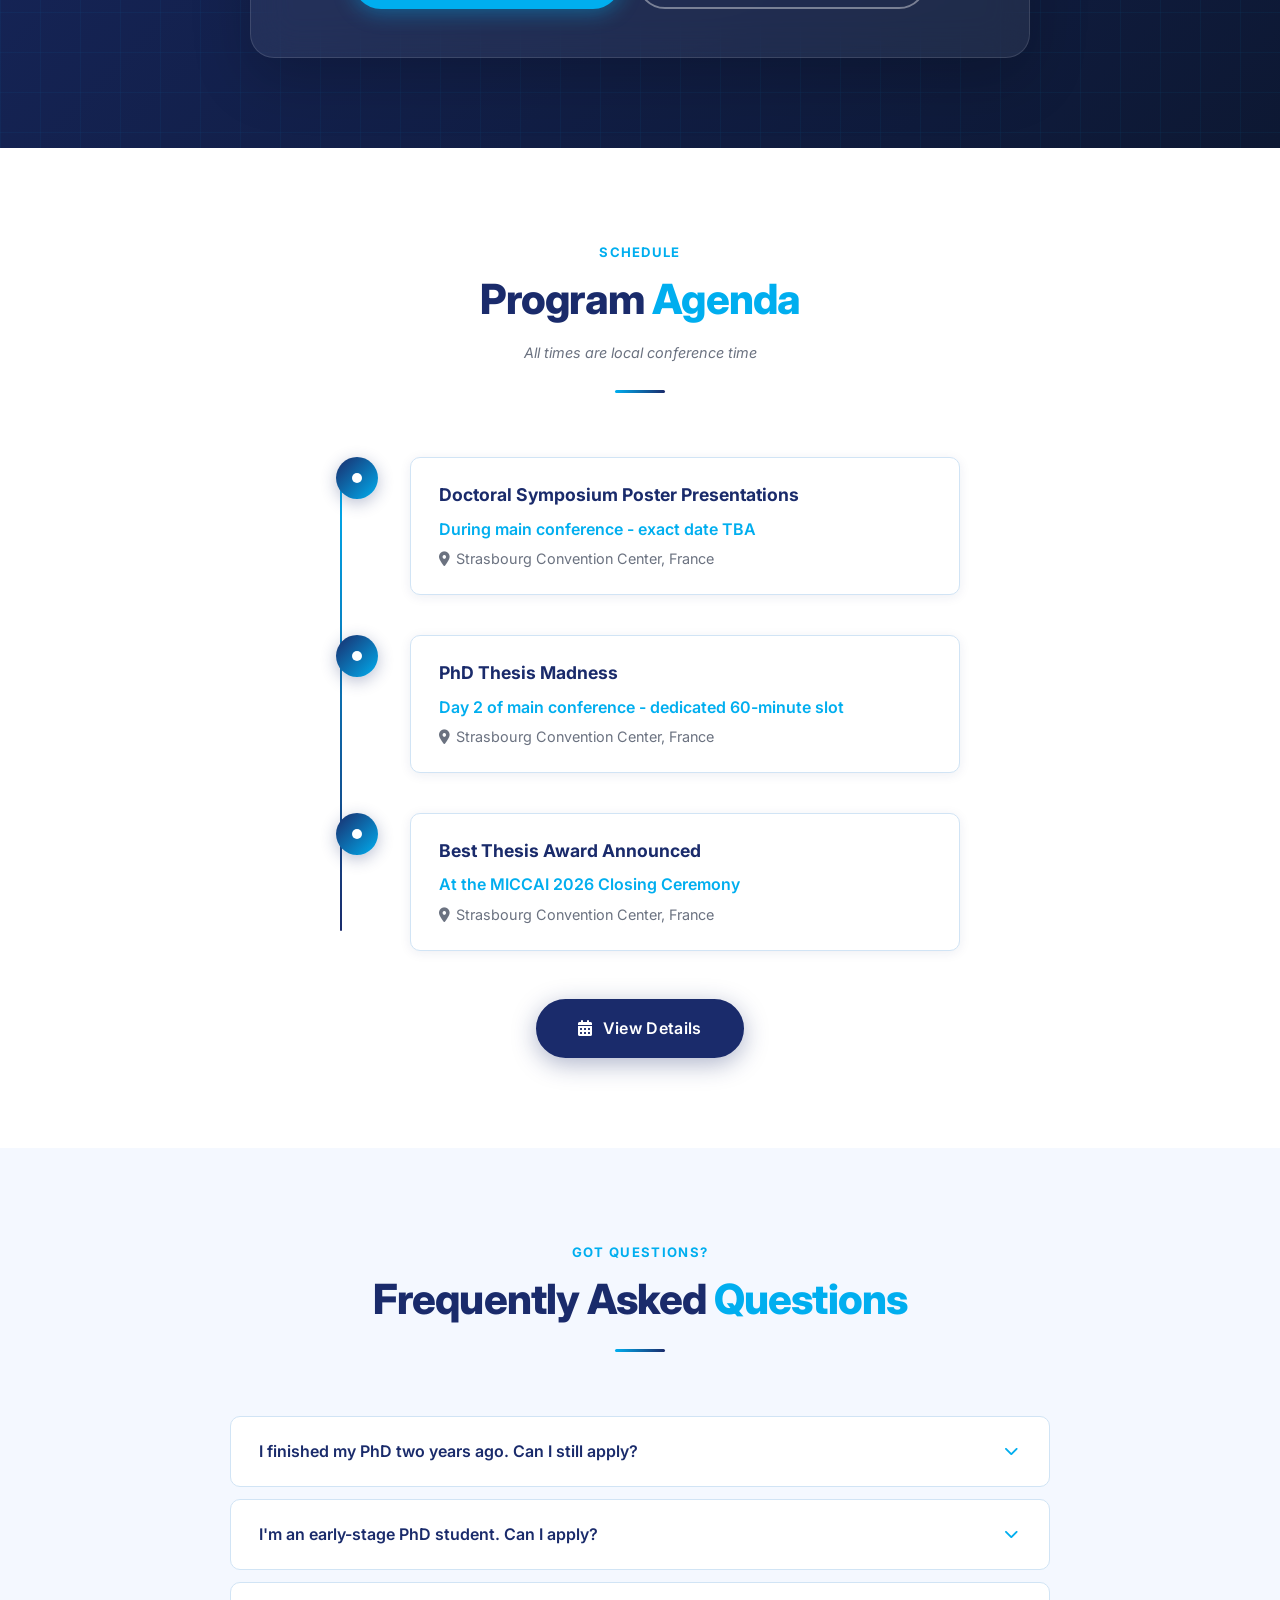
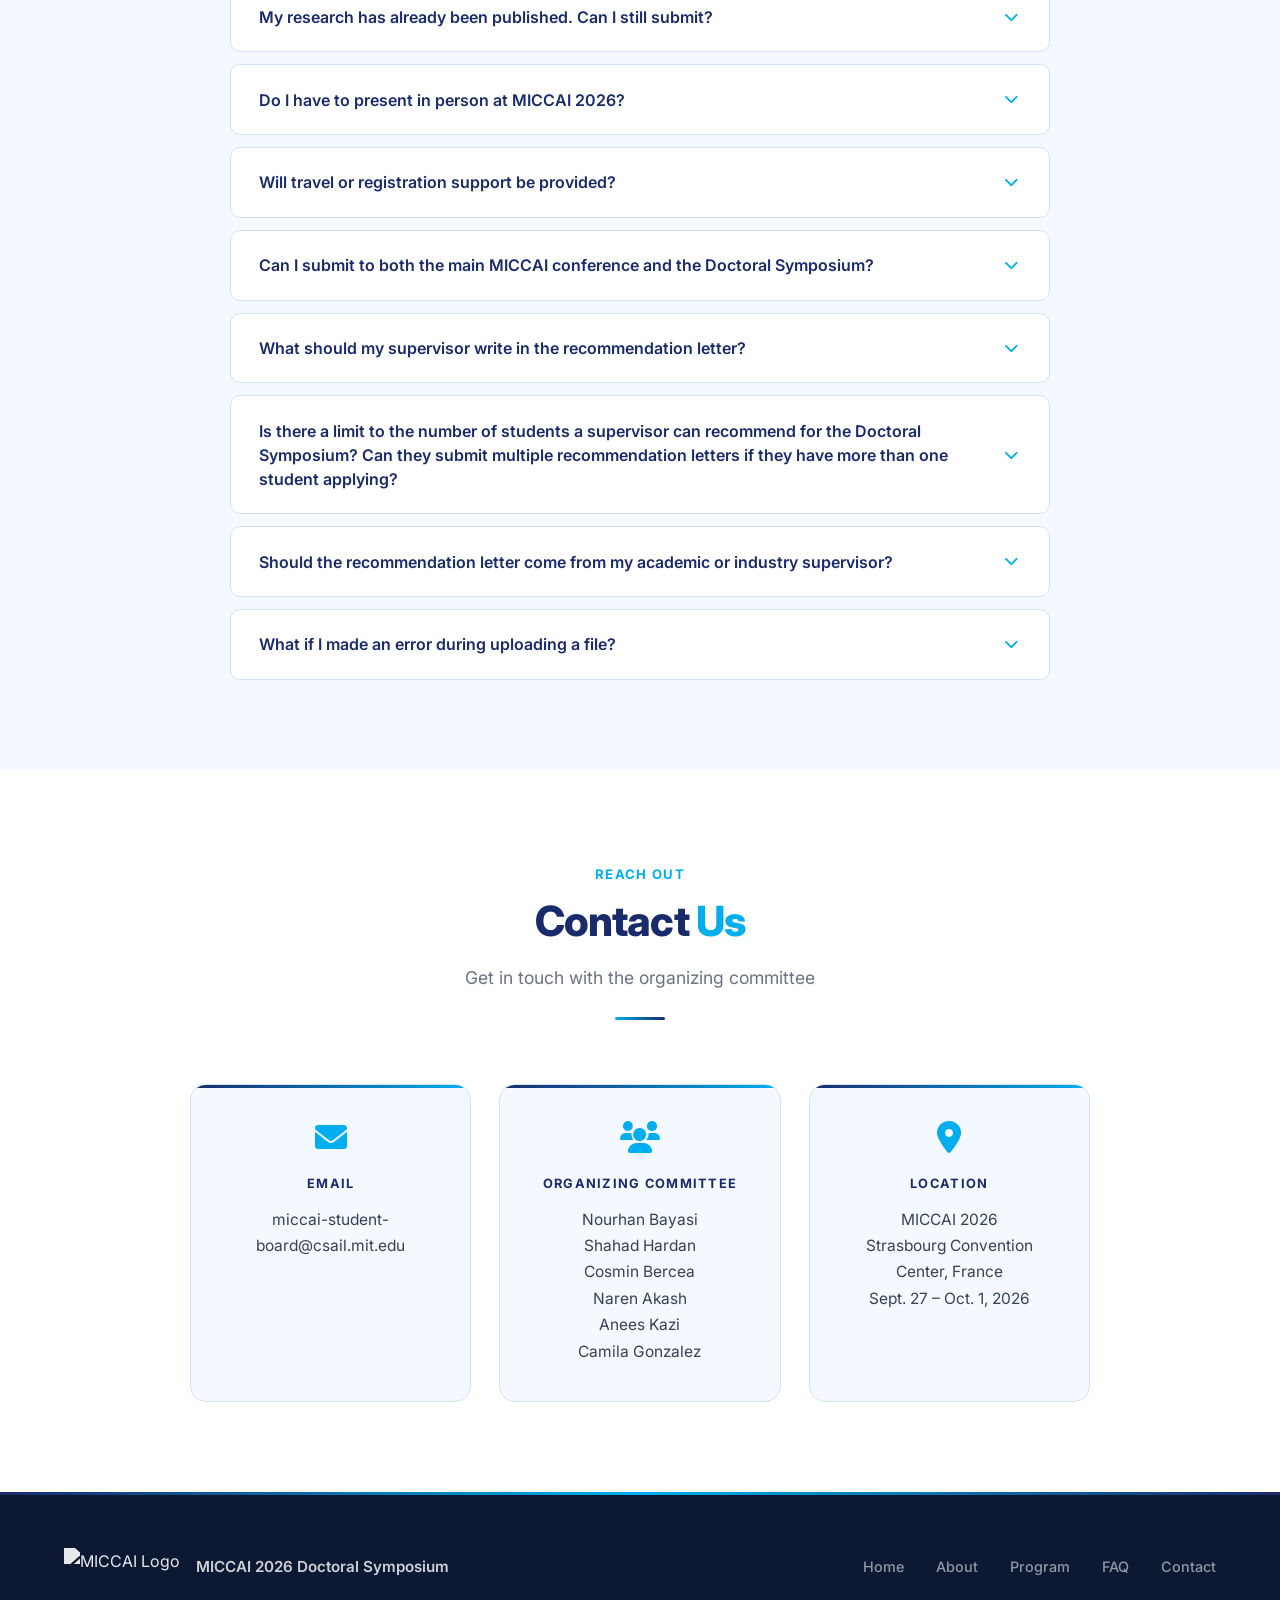
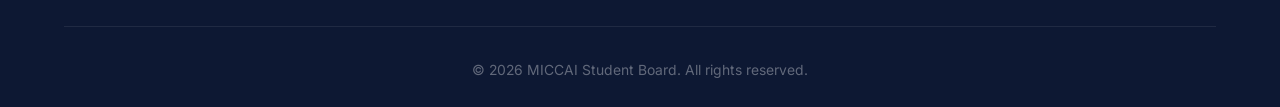
==== commit 92a88fe8: "Move notification of acceptance to August 14, 2026." ====
--- a/index.html
+++ b/index.html
@@ -204,7 +204,7 @@
                     <div class="timeline-marker"></div>
                     <div class="timeline-content">
                         <h3>Notification of Acceptance</h3>
-                        <p class="date">August 10, 2026</p>
+                        <p class="date">August 14, 2026</p>
                     </div>
                 </div>
                 <div class="timeline-item">
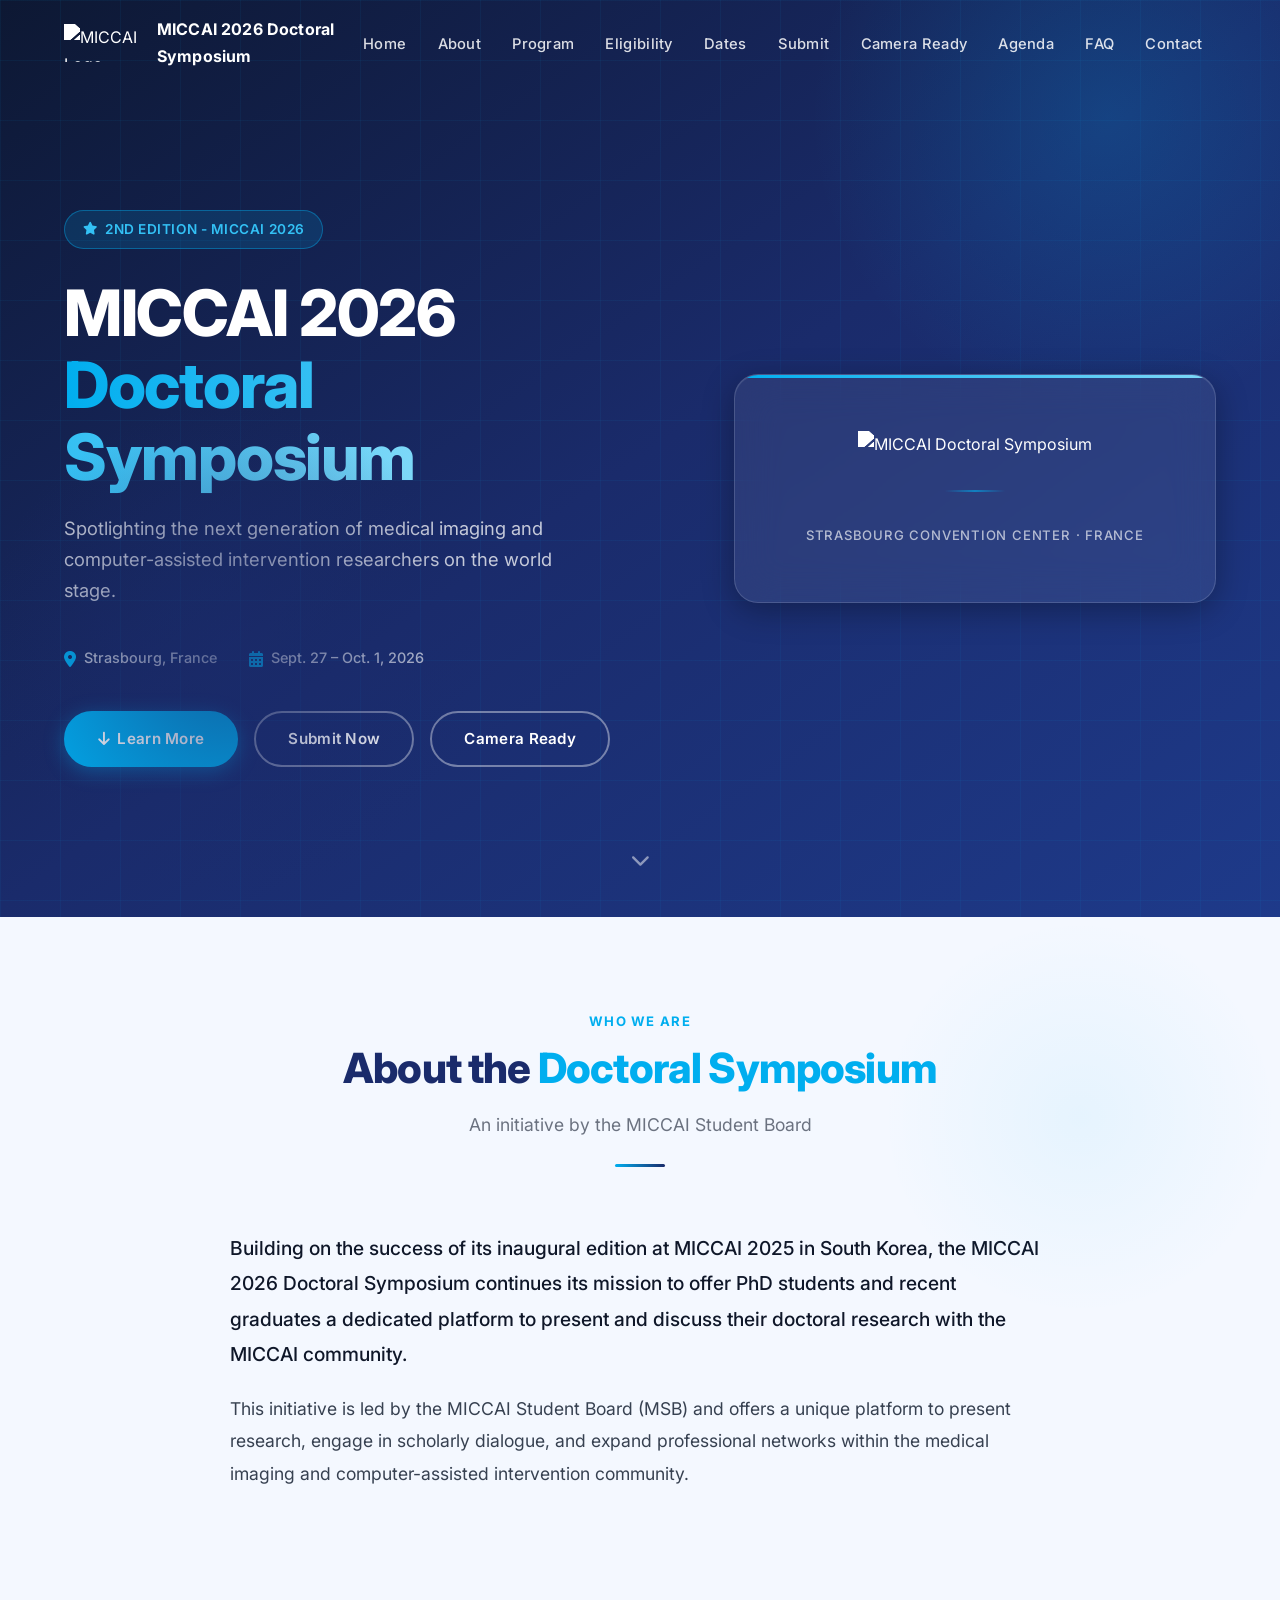
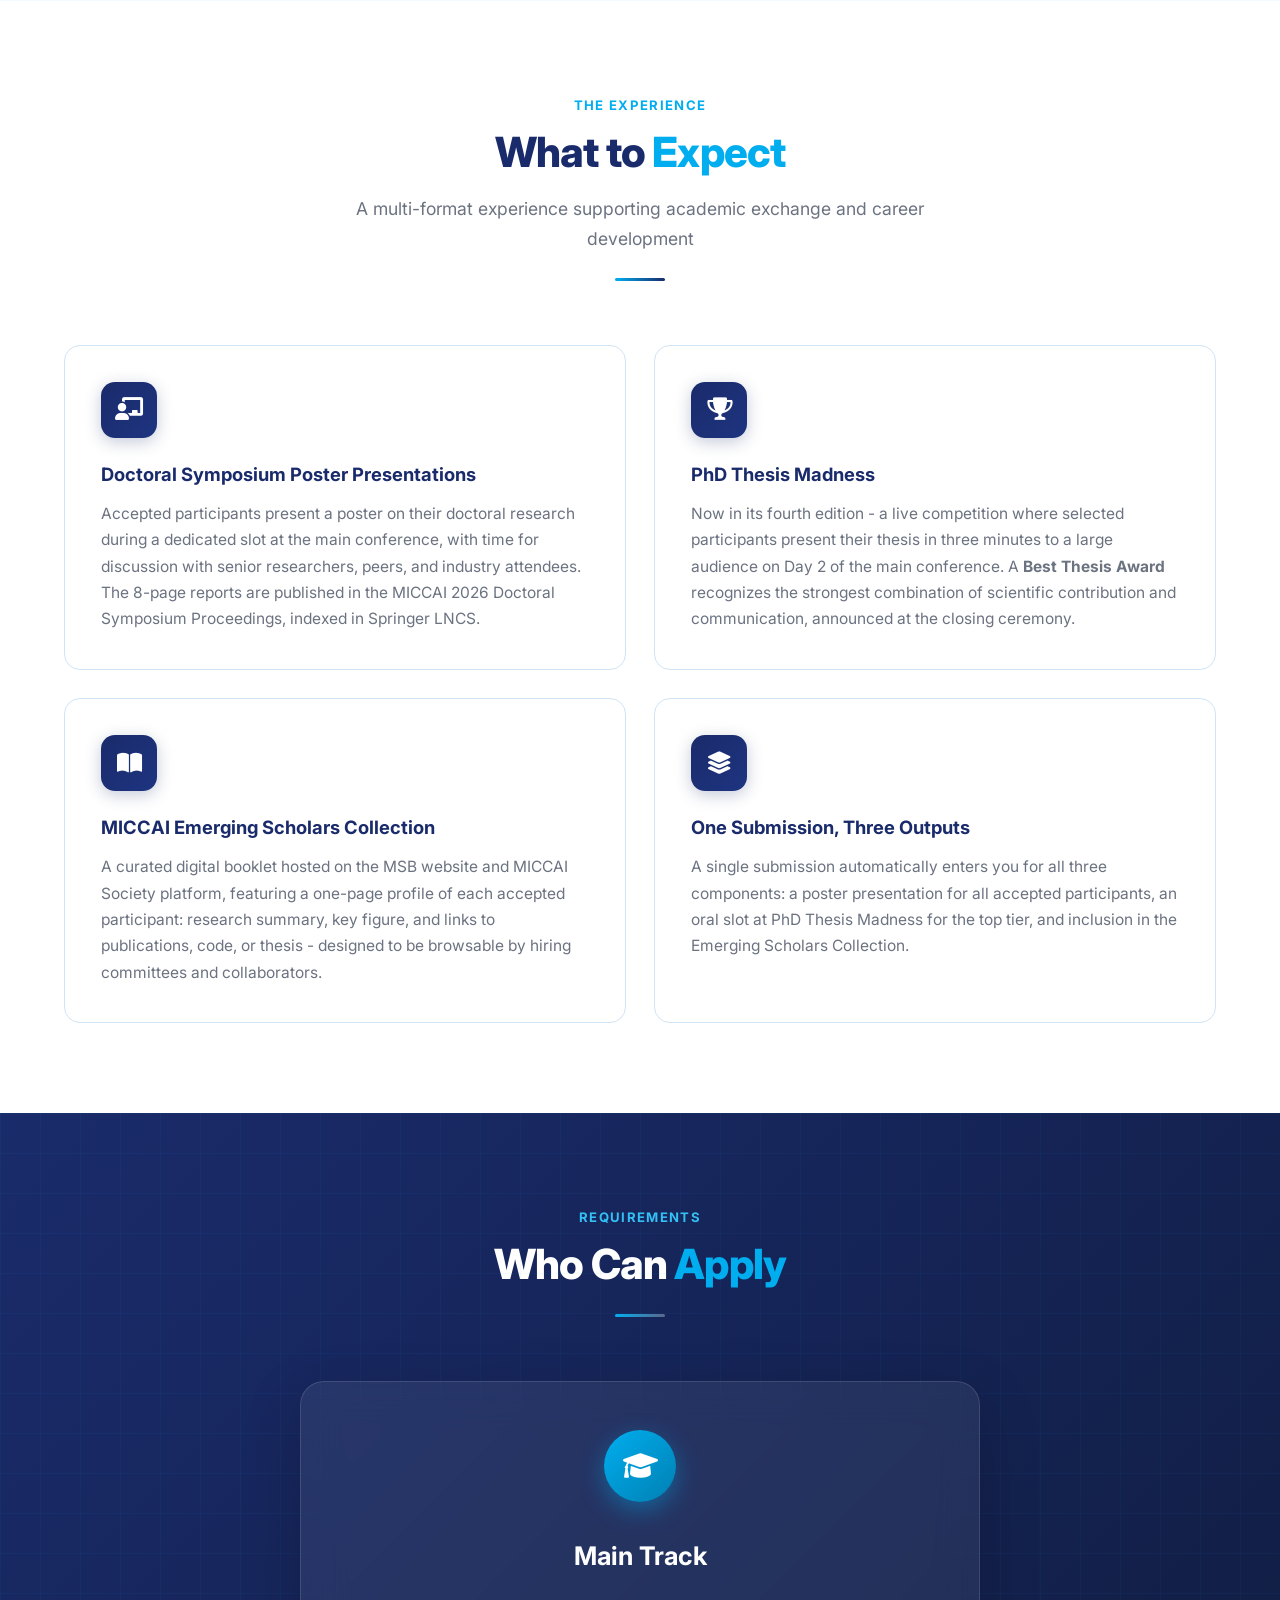
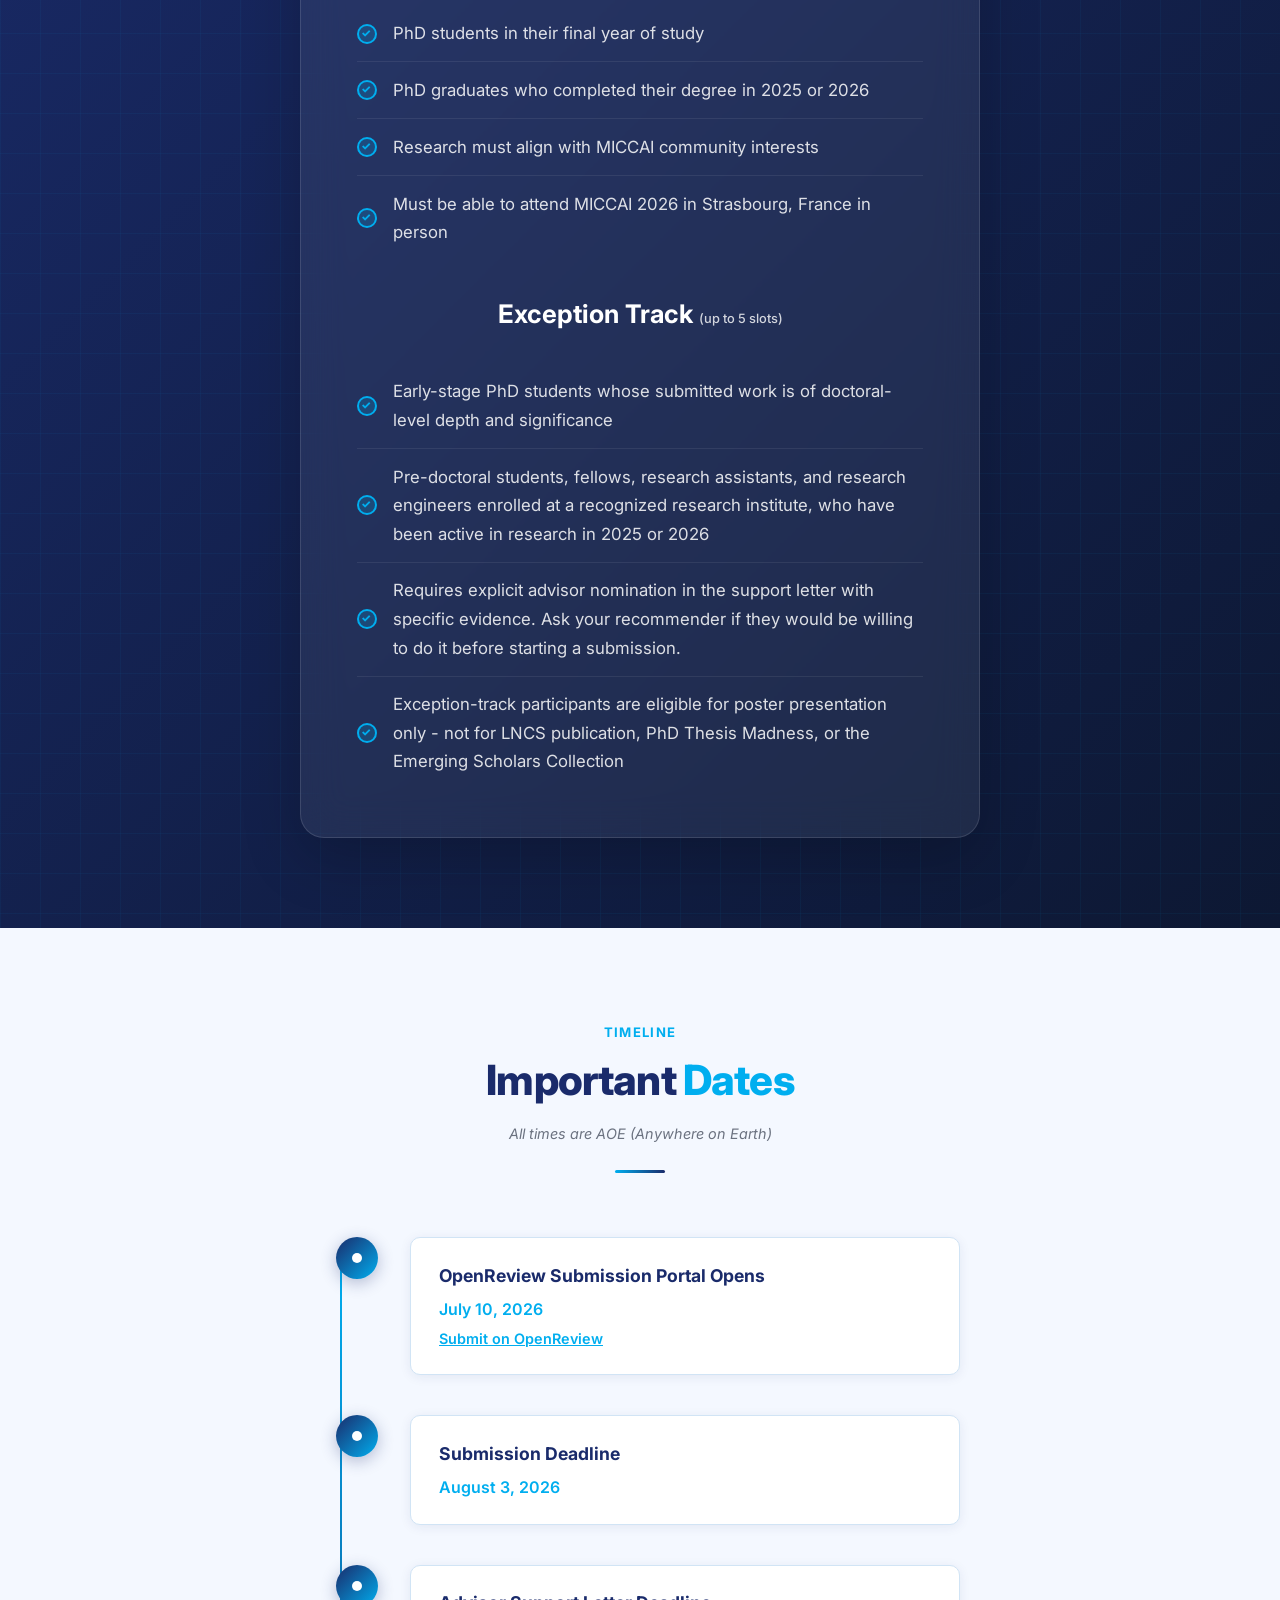
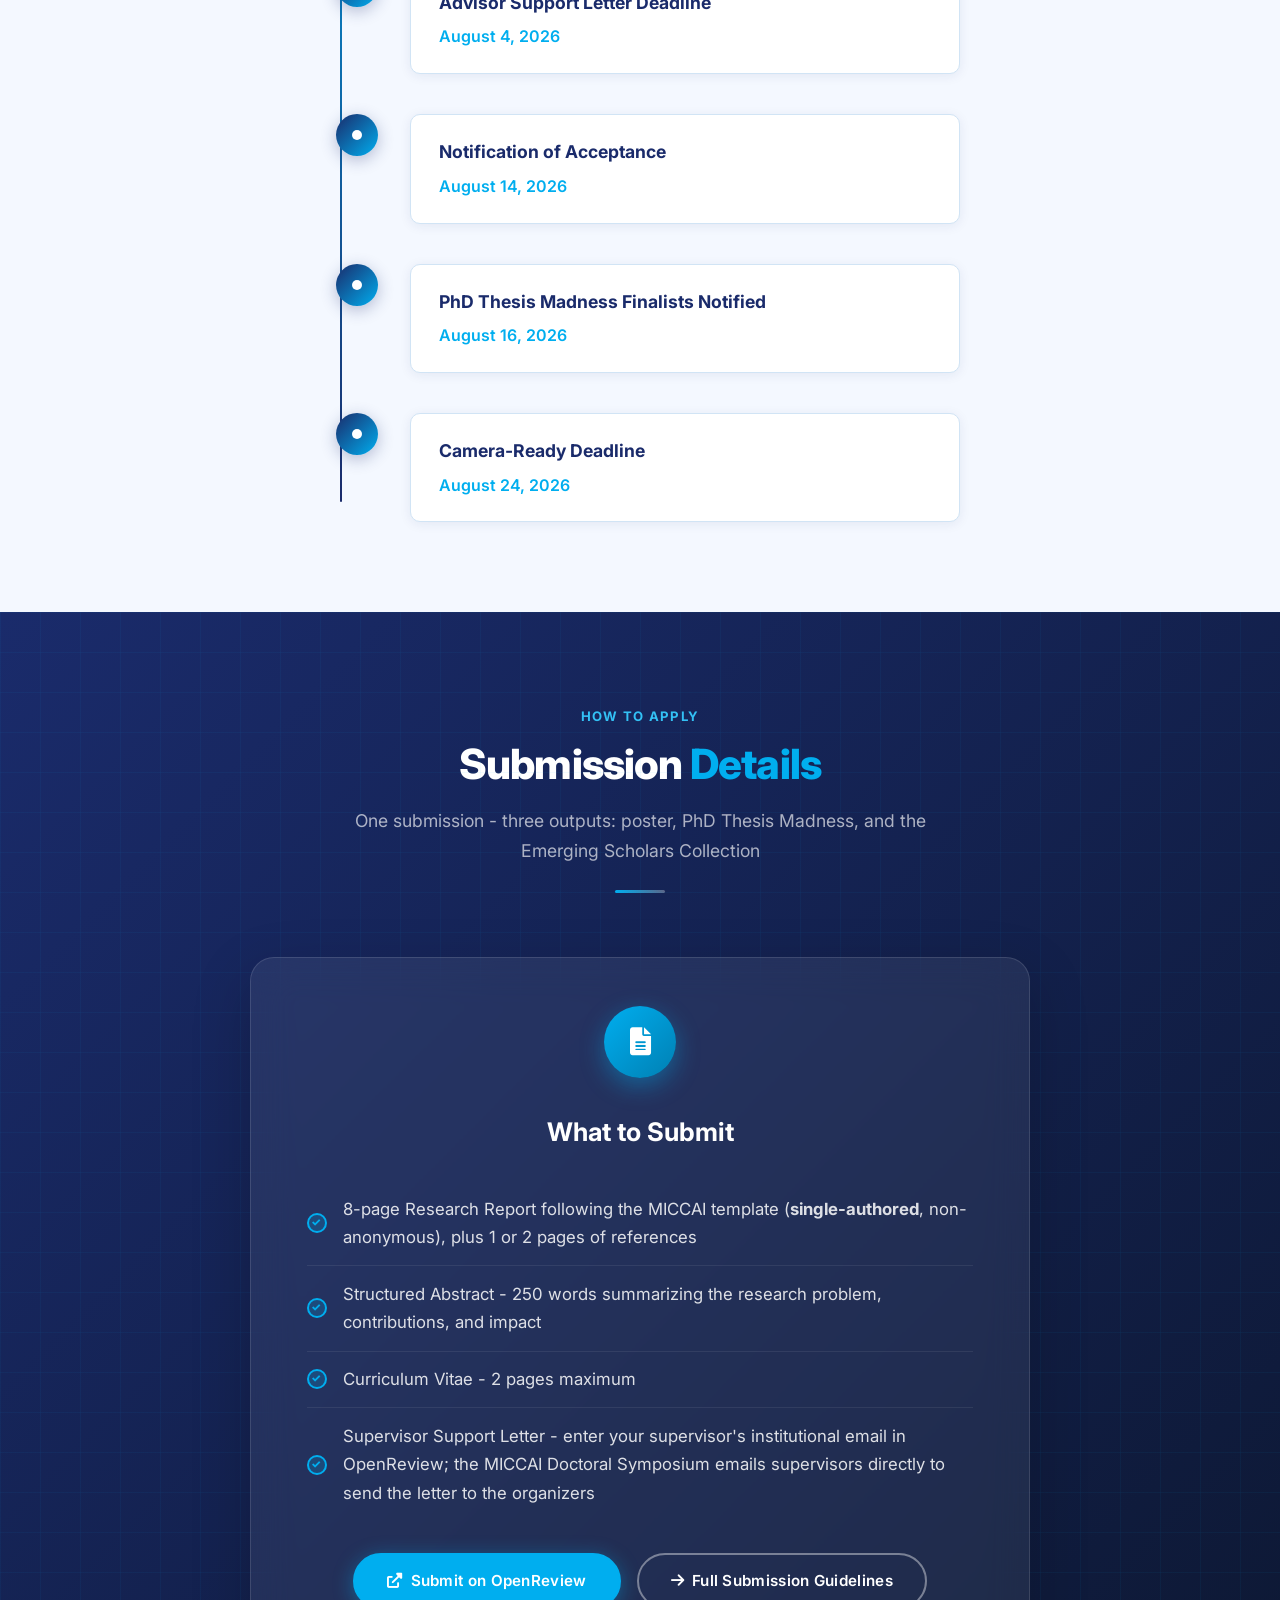
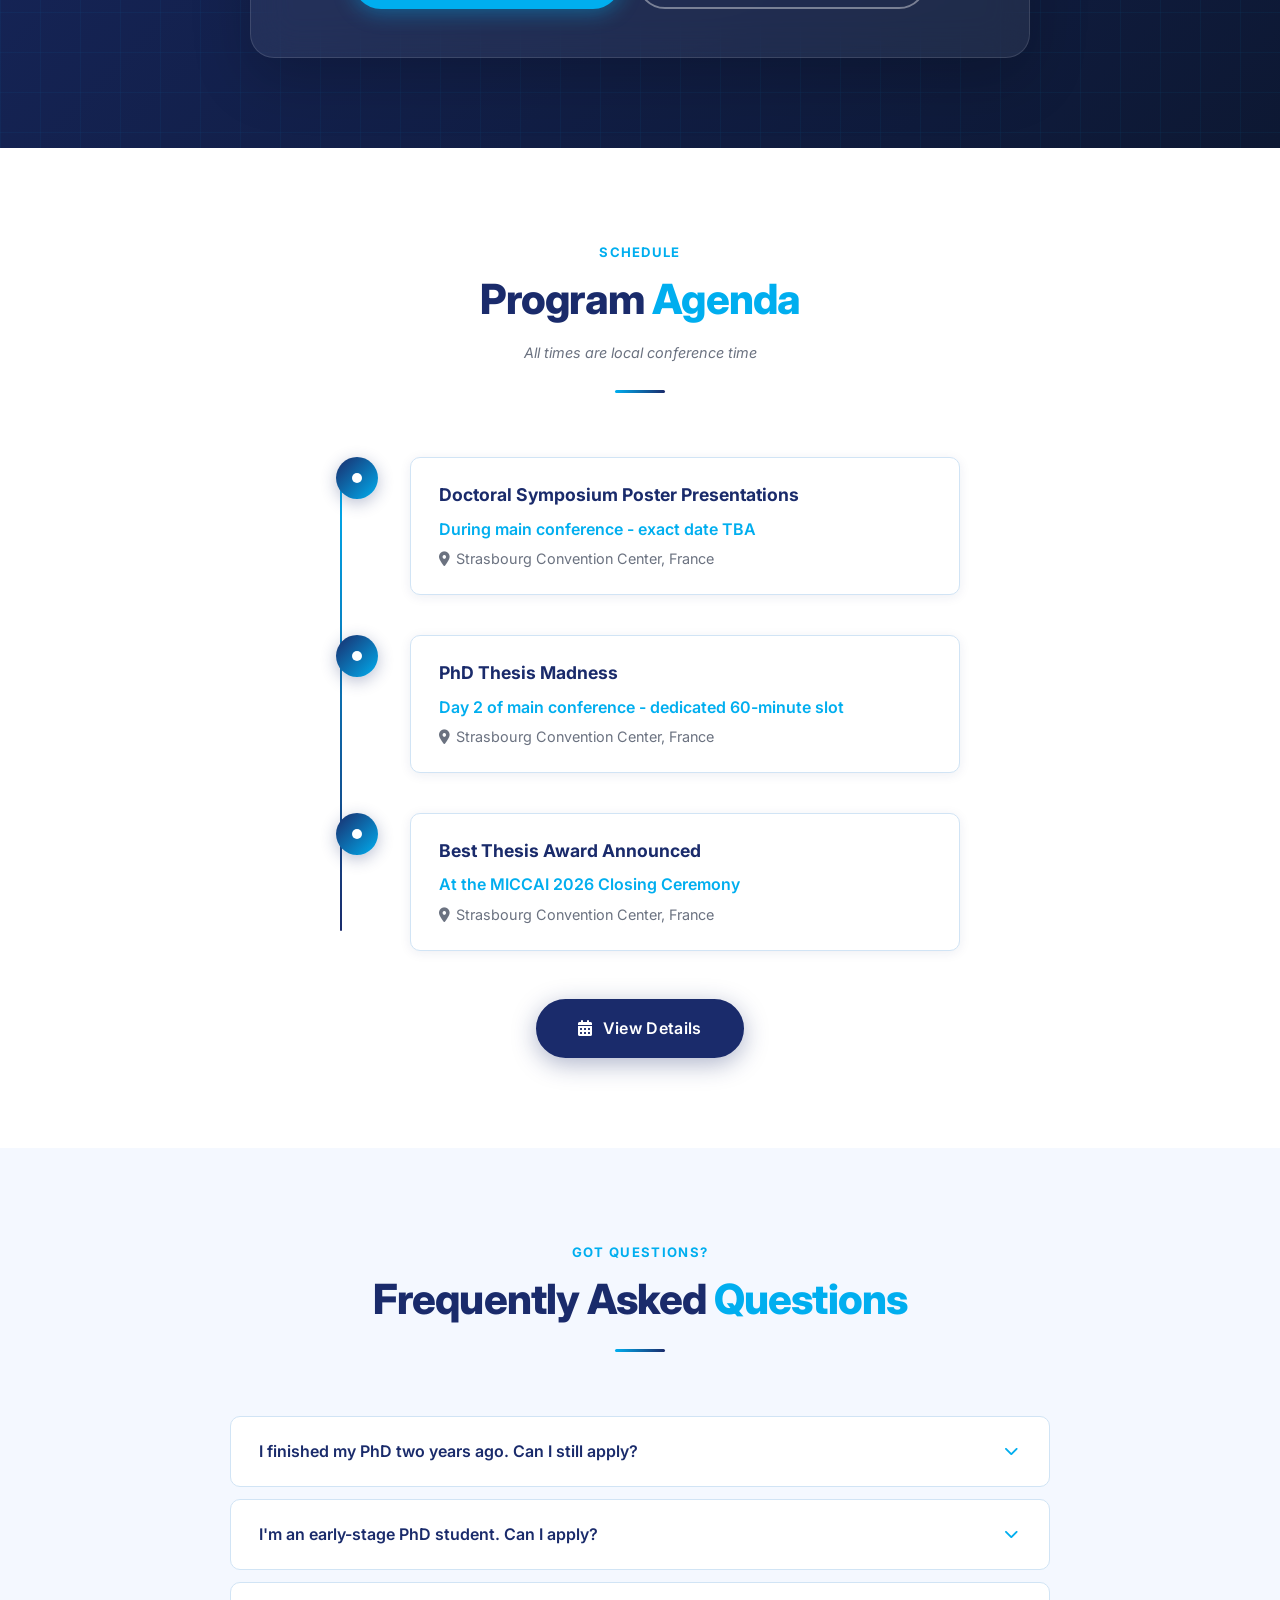
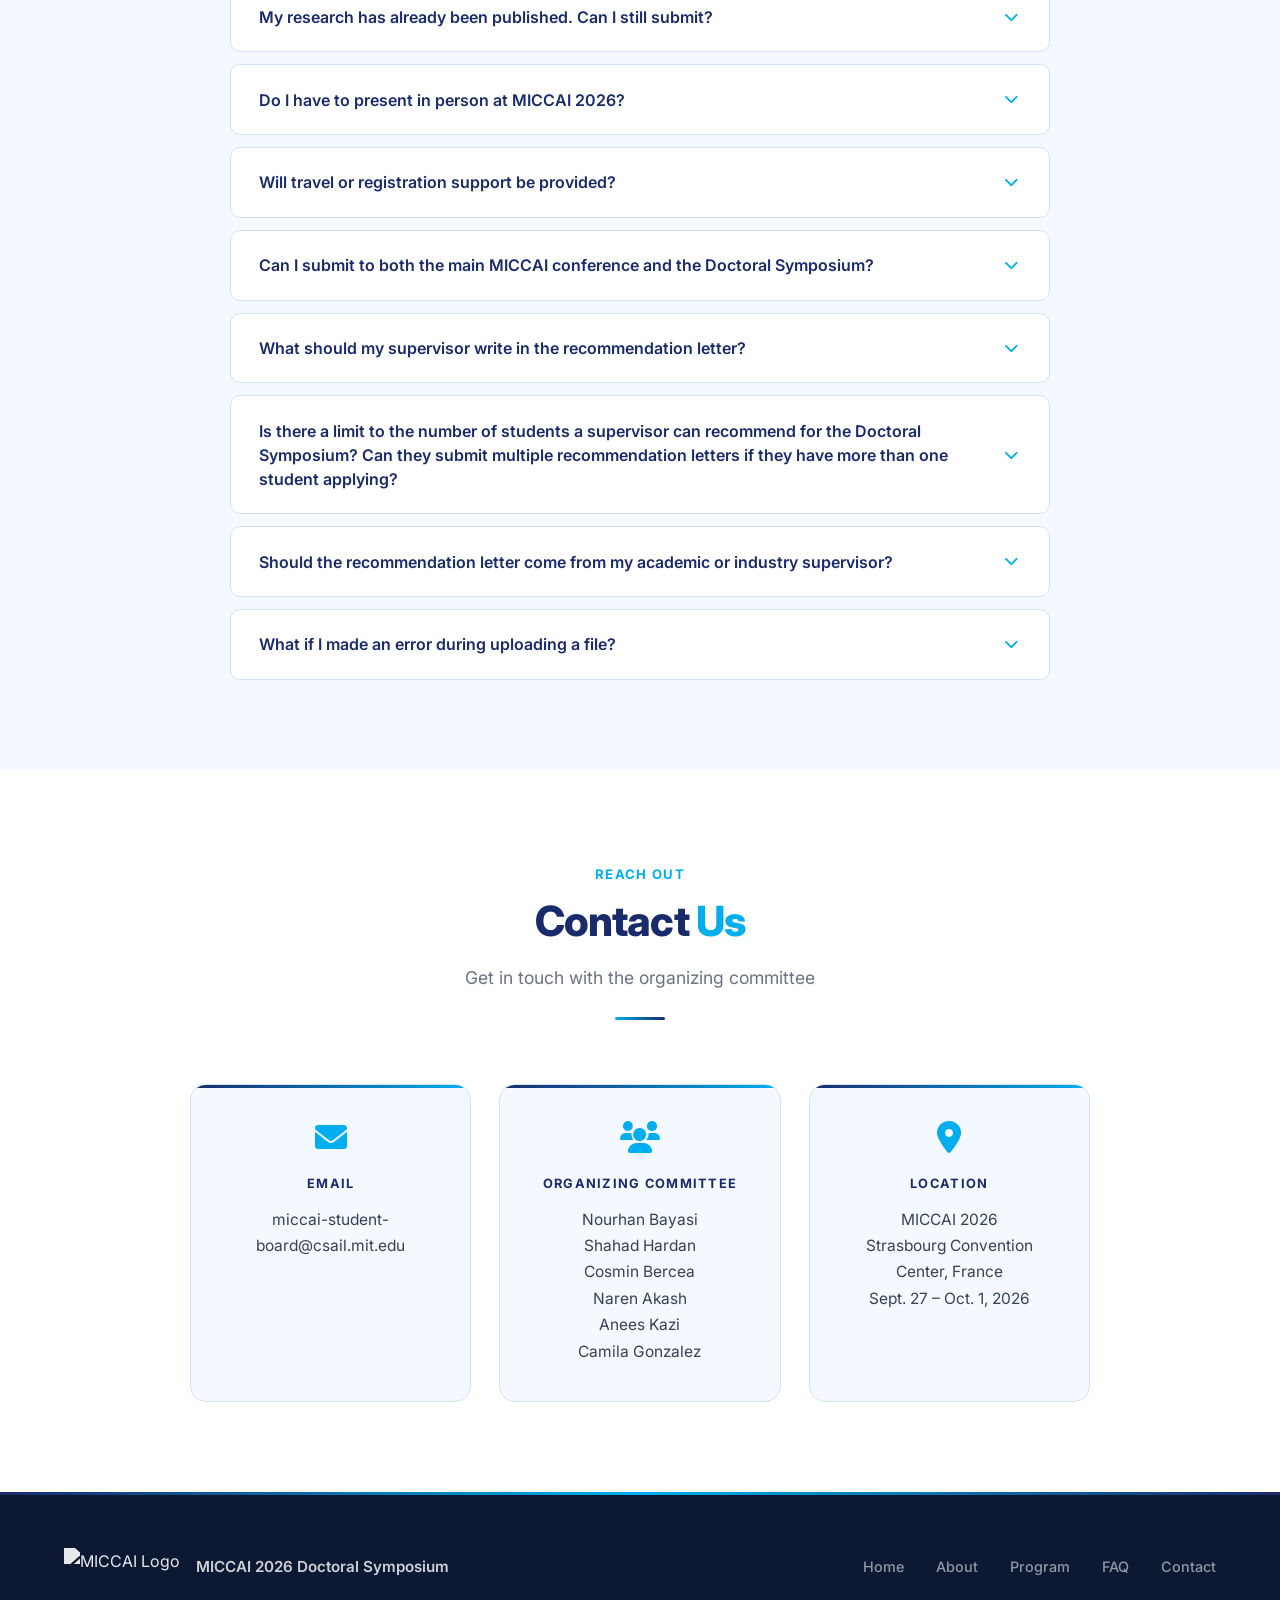
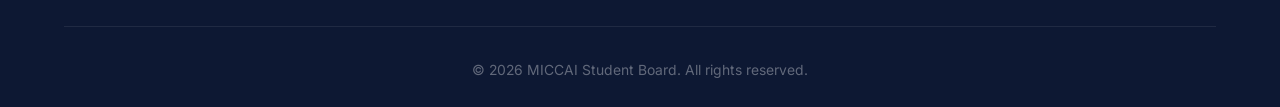
==== commit b5c0535b: "Move PhD Thesis Madness finalists notification to August 16." ====
--- a/index.html
+++ b/index.html
@@ -211,7 +211,7 @@
                     <div class="timeline-marker"></div>
                     <div class="timeline-content">
                         <h3>PhD Thesis Madness Finalists Notified</h3>
-                        <p class="date">August 12, 2026</p>
+                        <p class="date">August 16, 2026</p>
                     </div>
                 </div>
                 <div class="timeline-item">
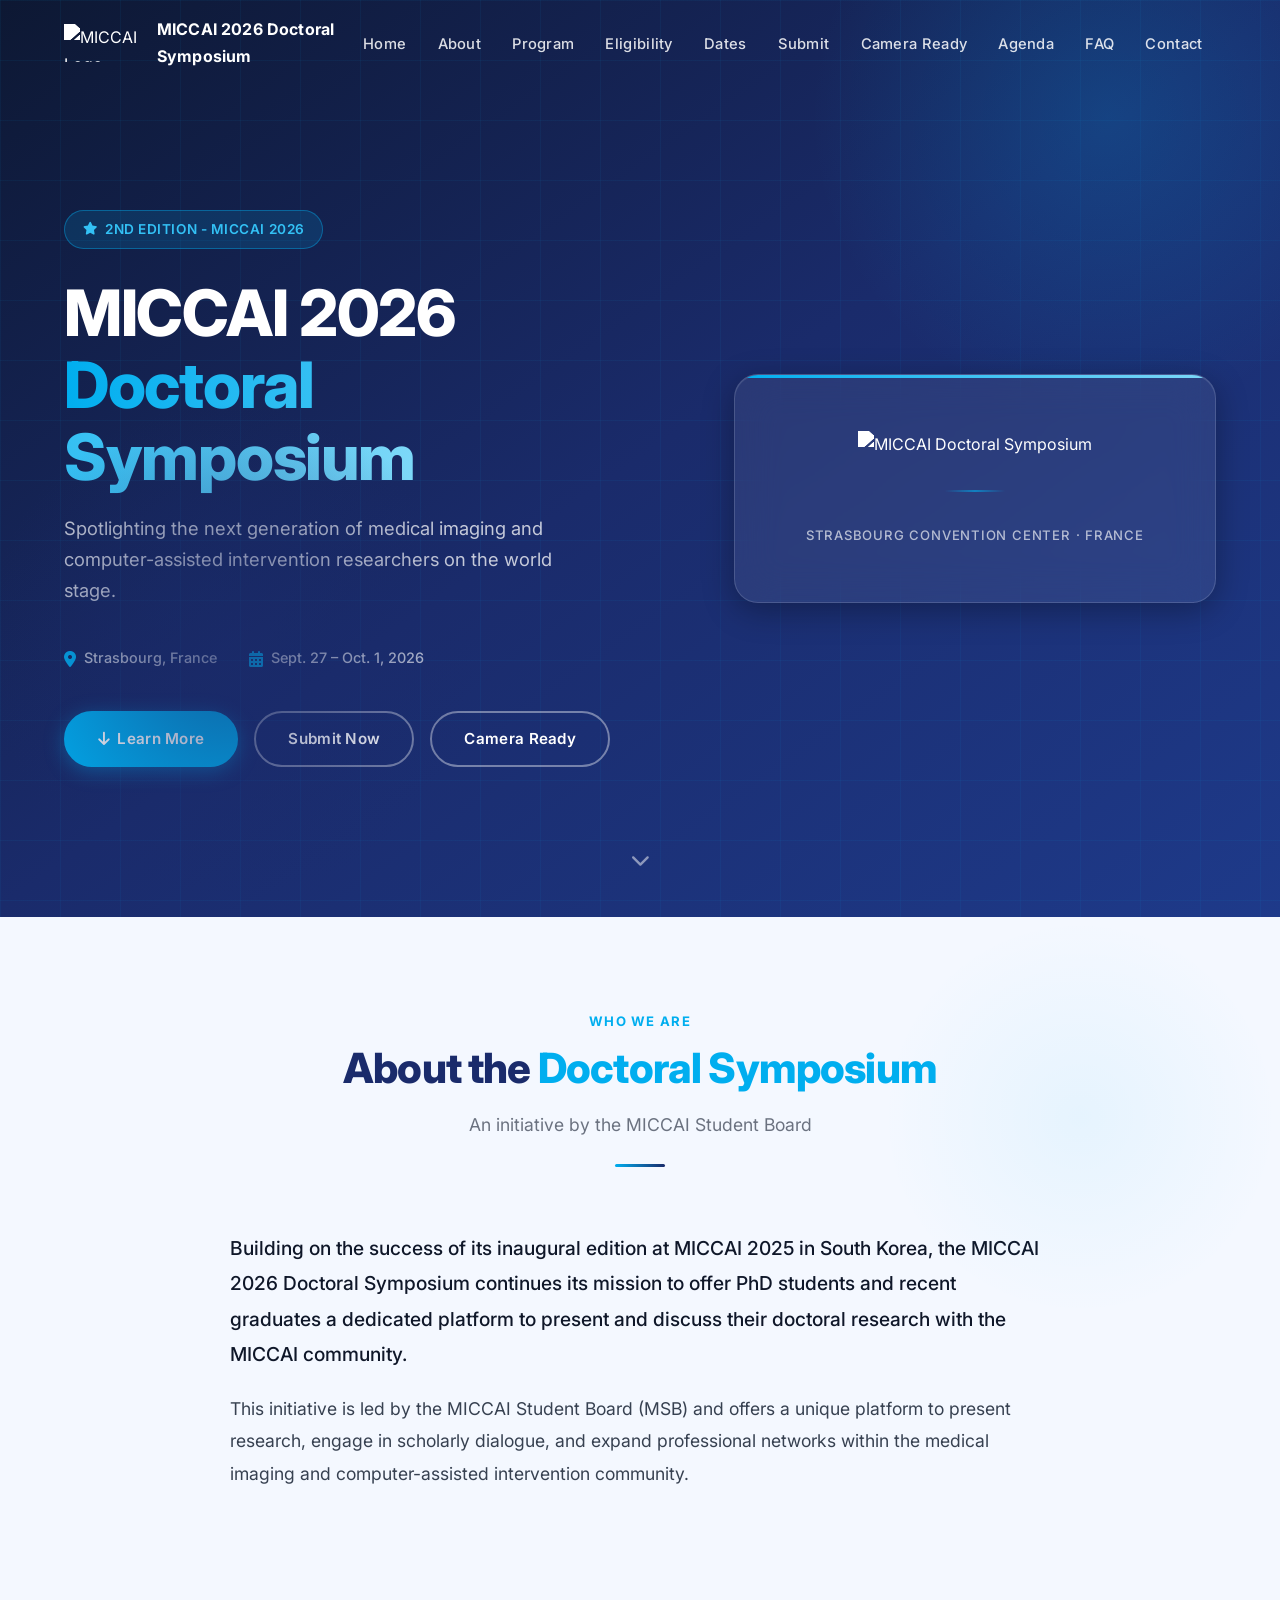
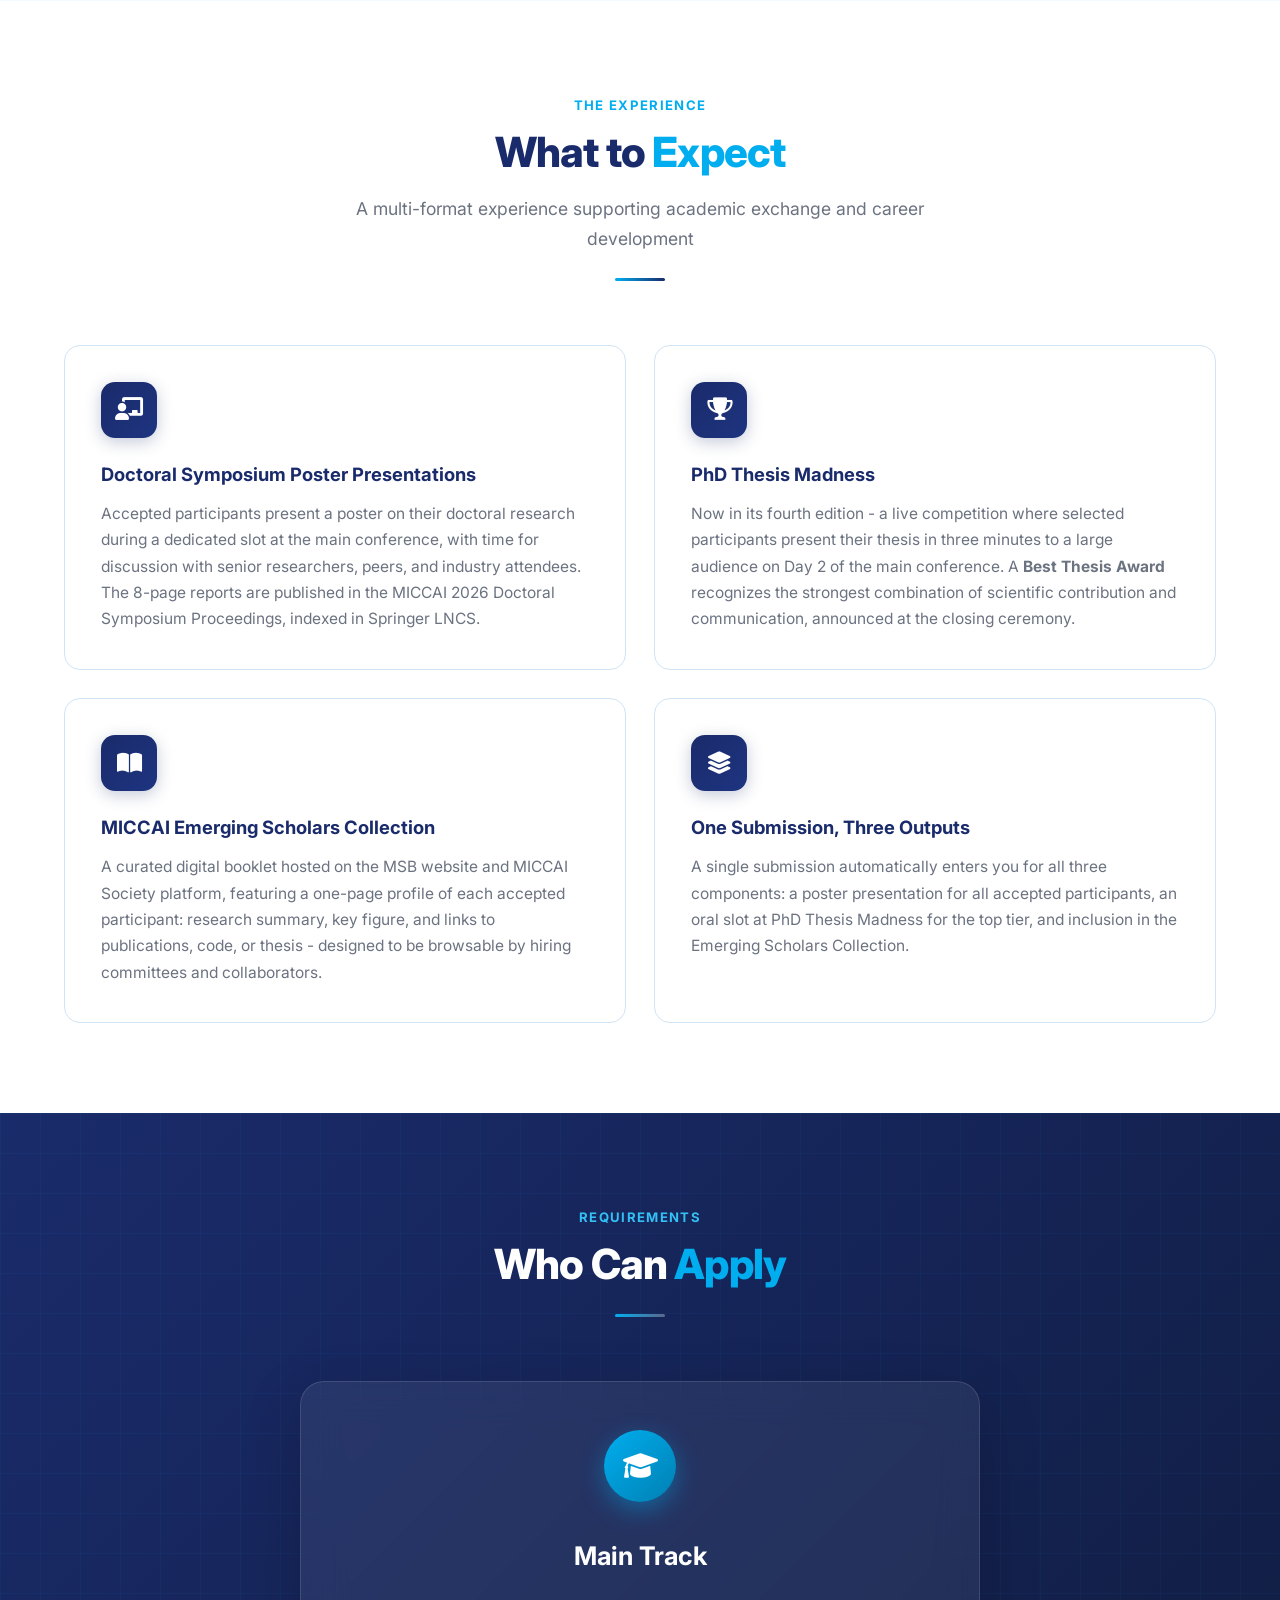
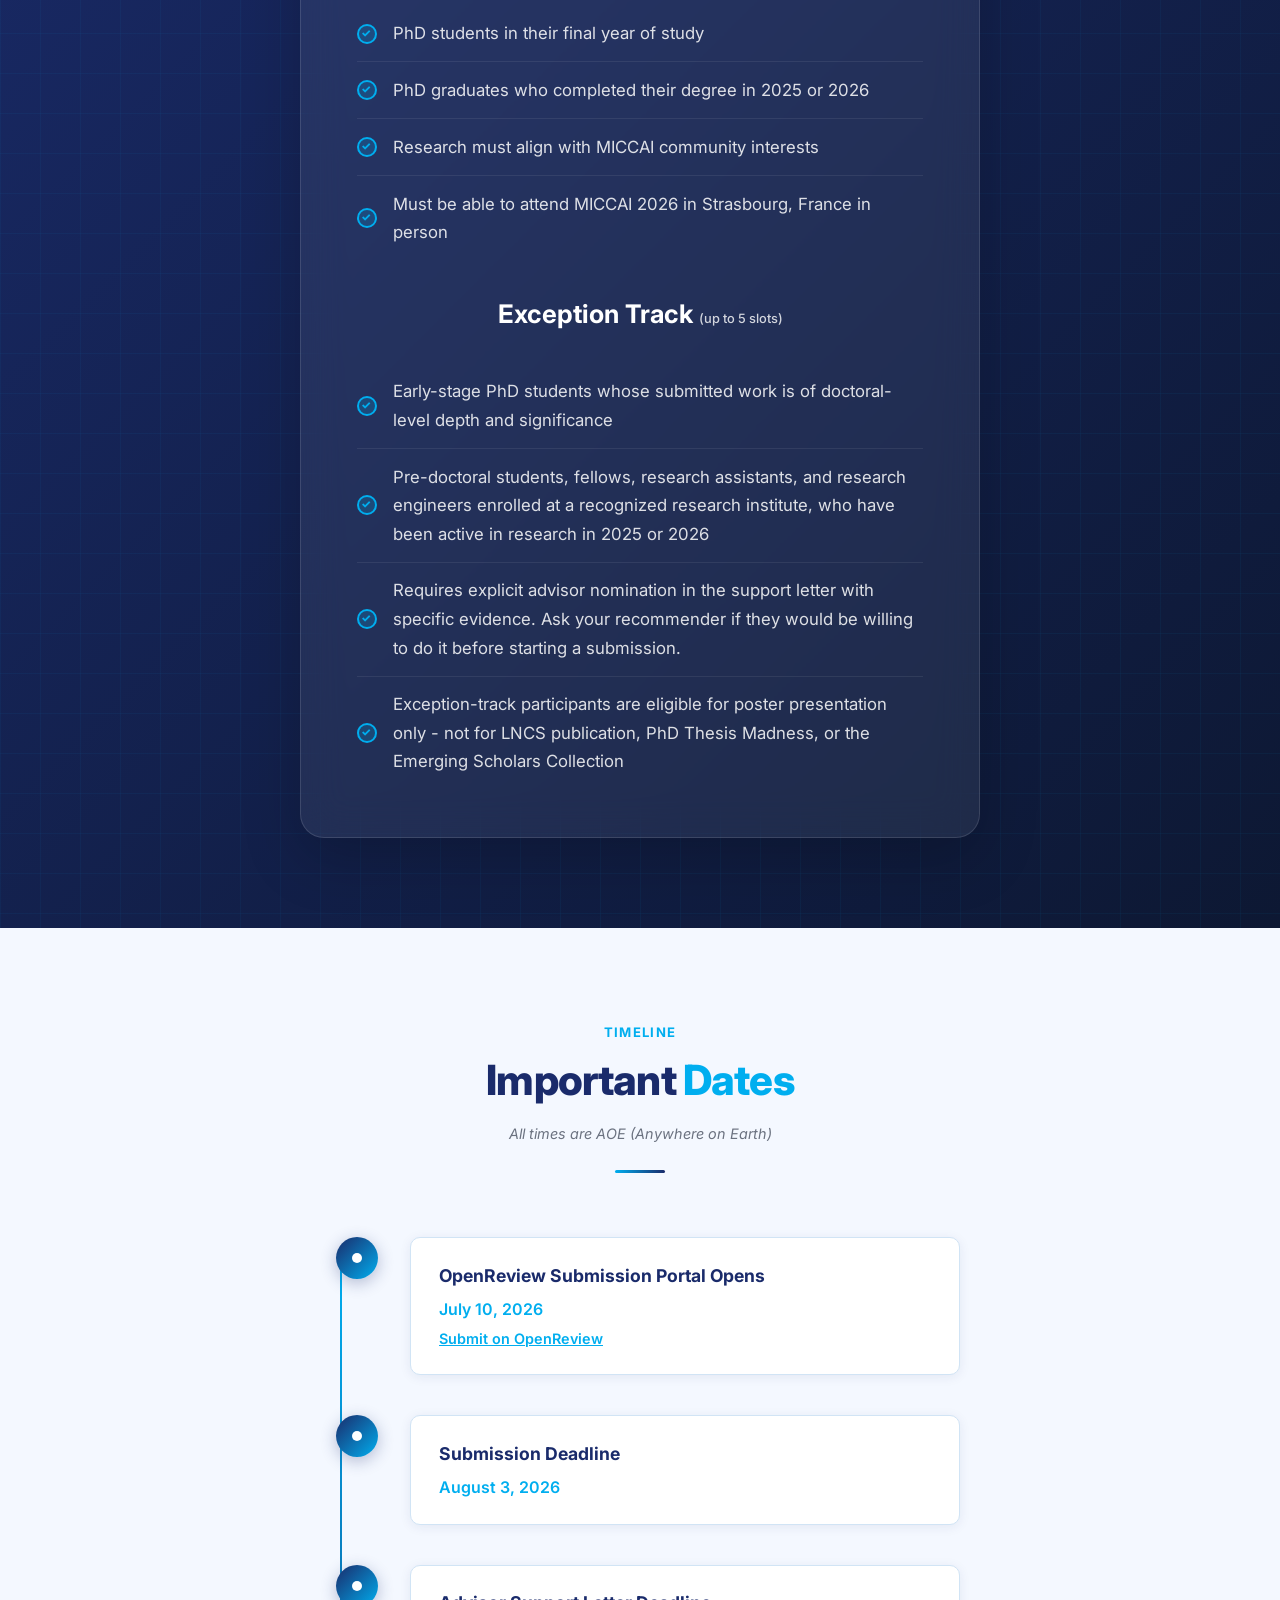
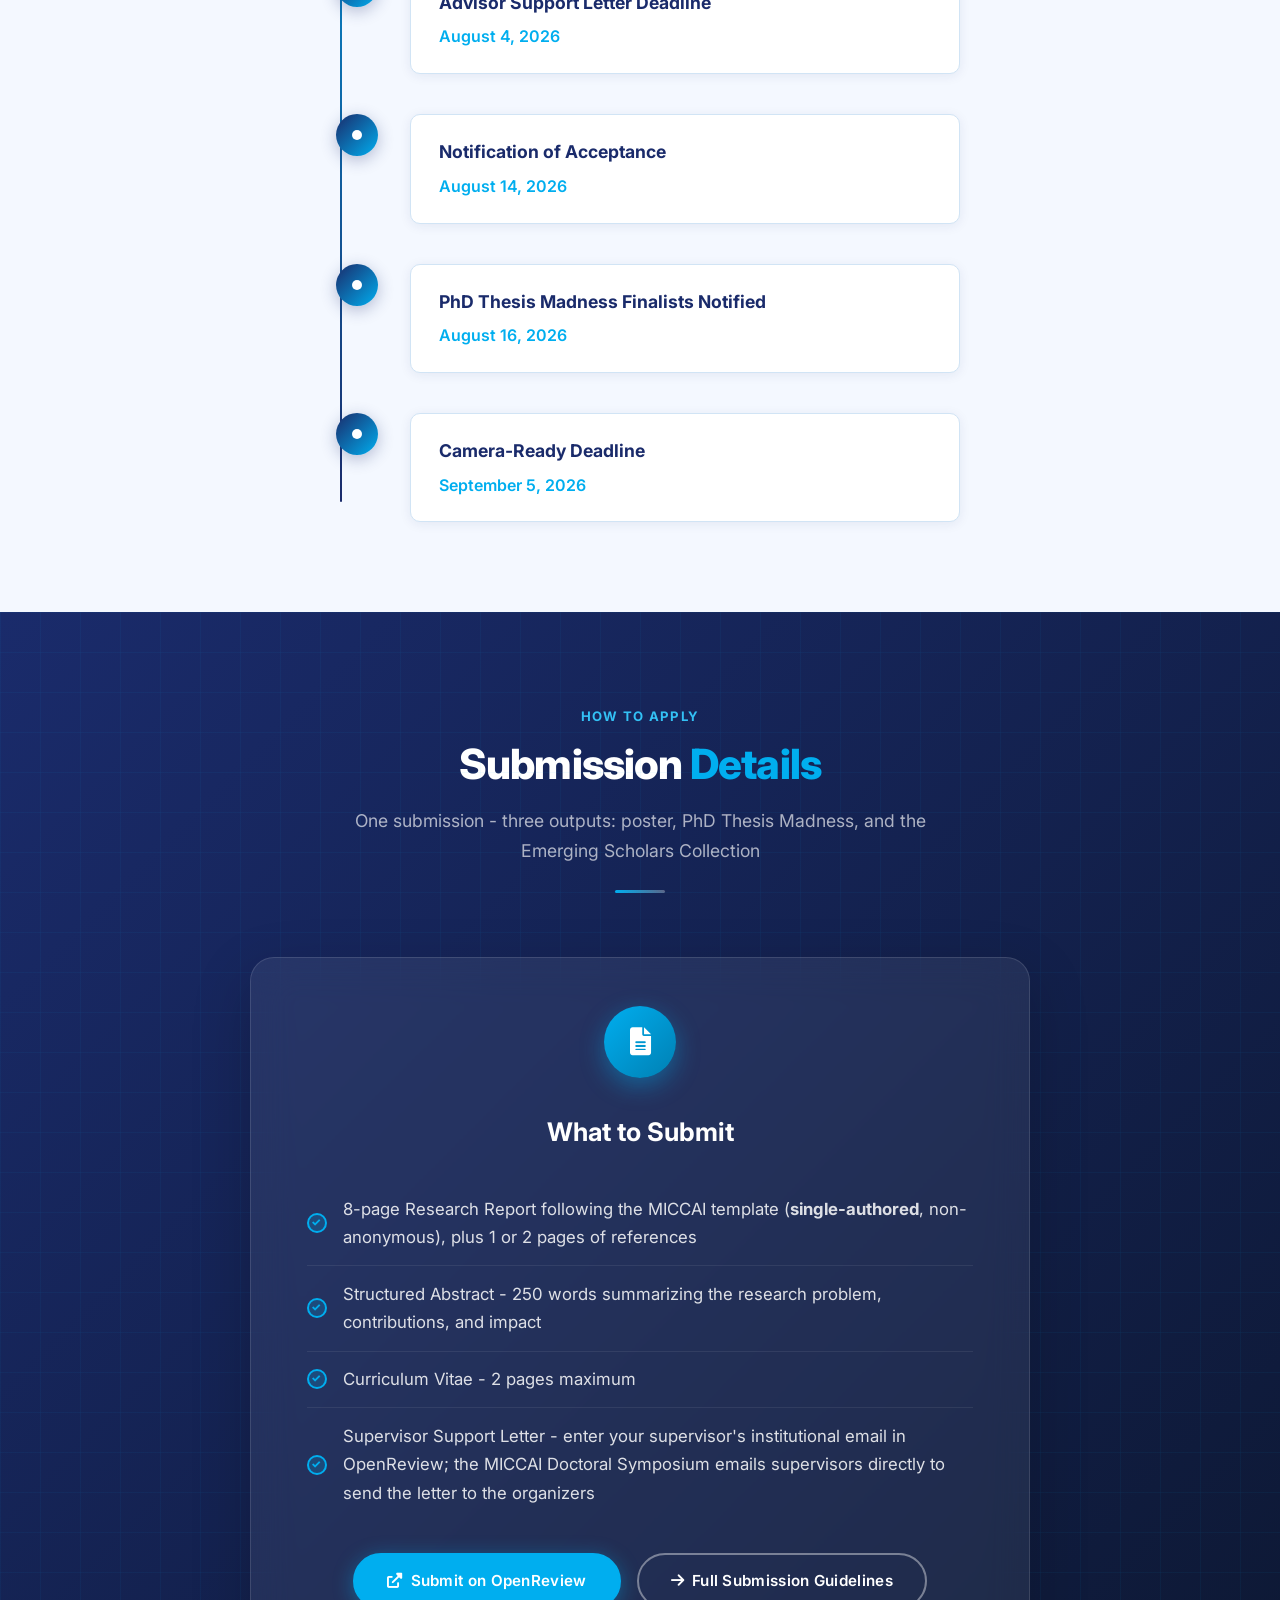
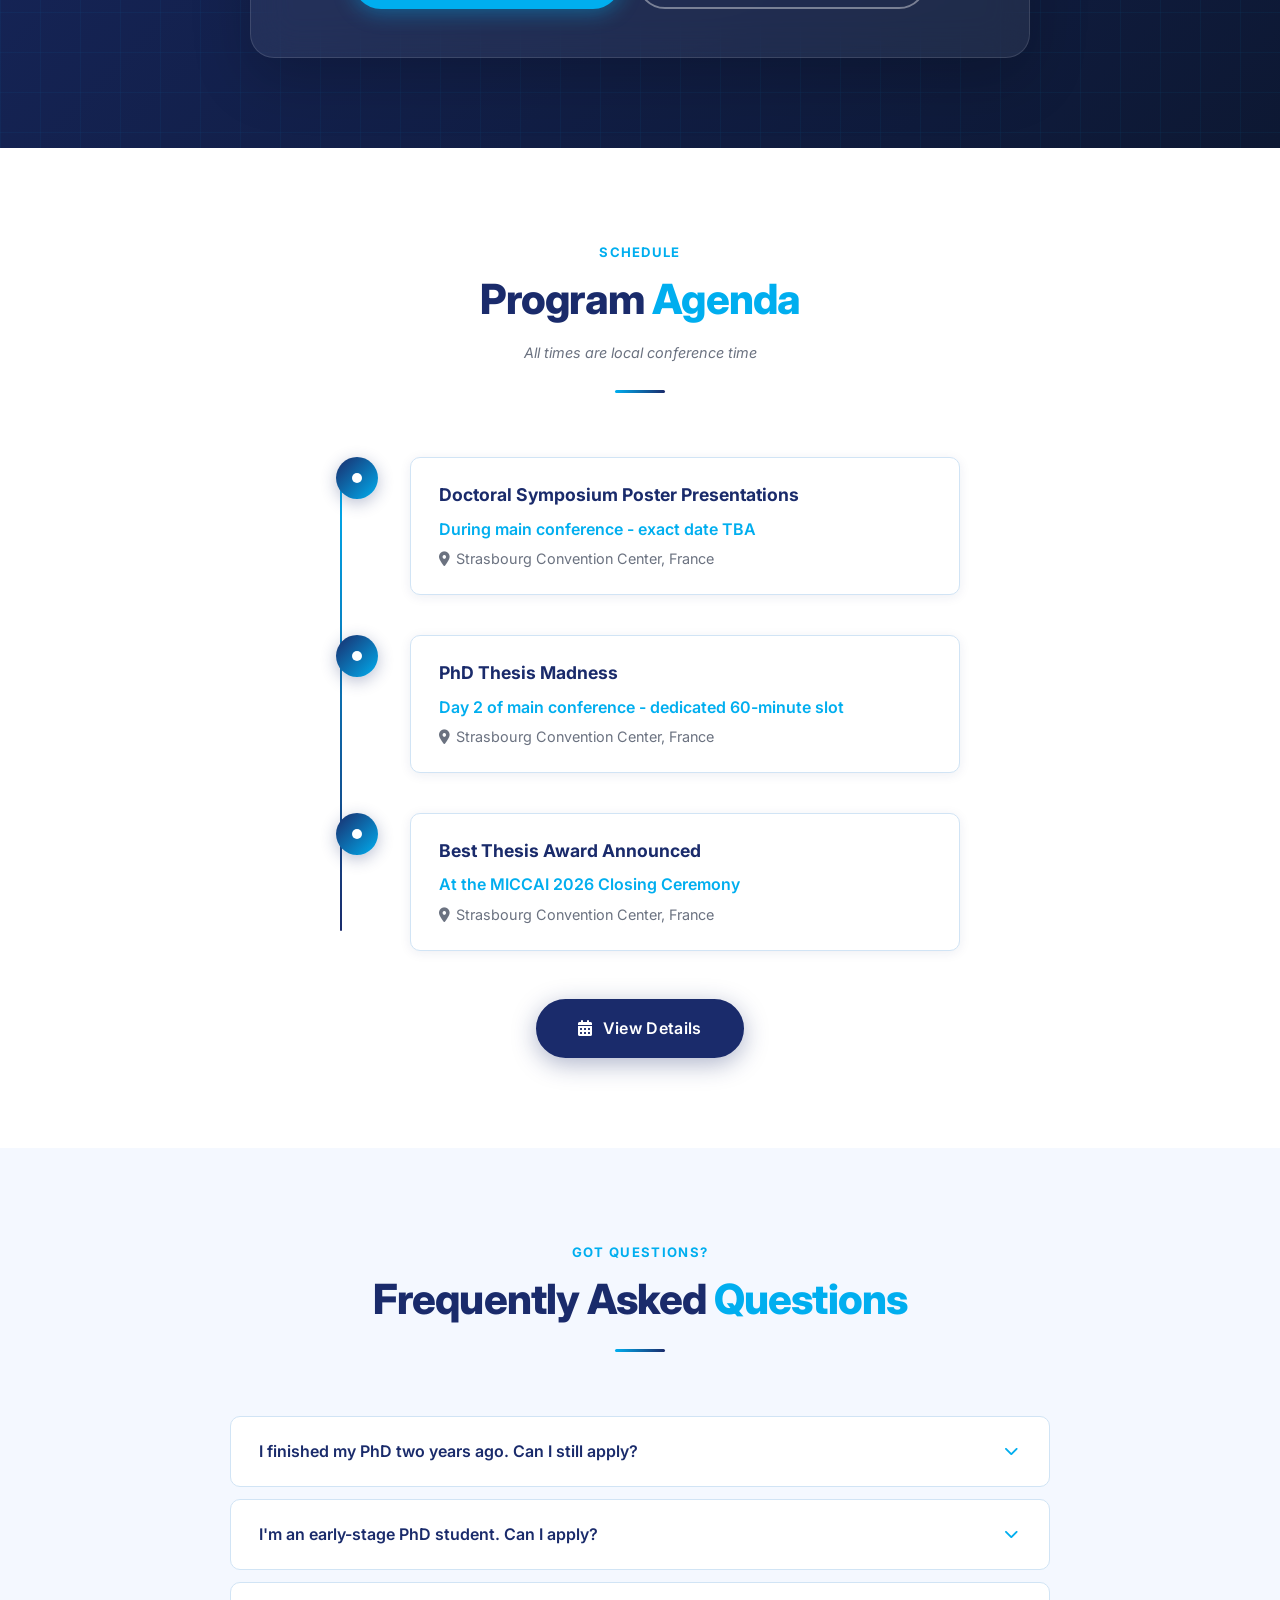
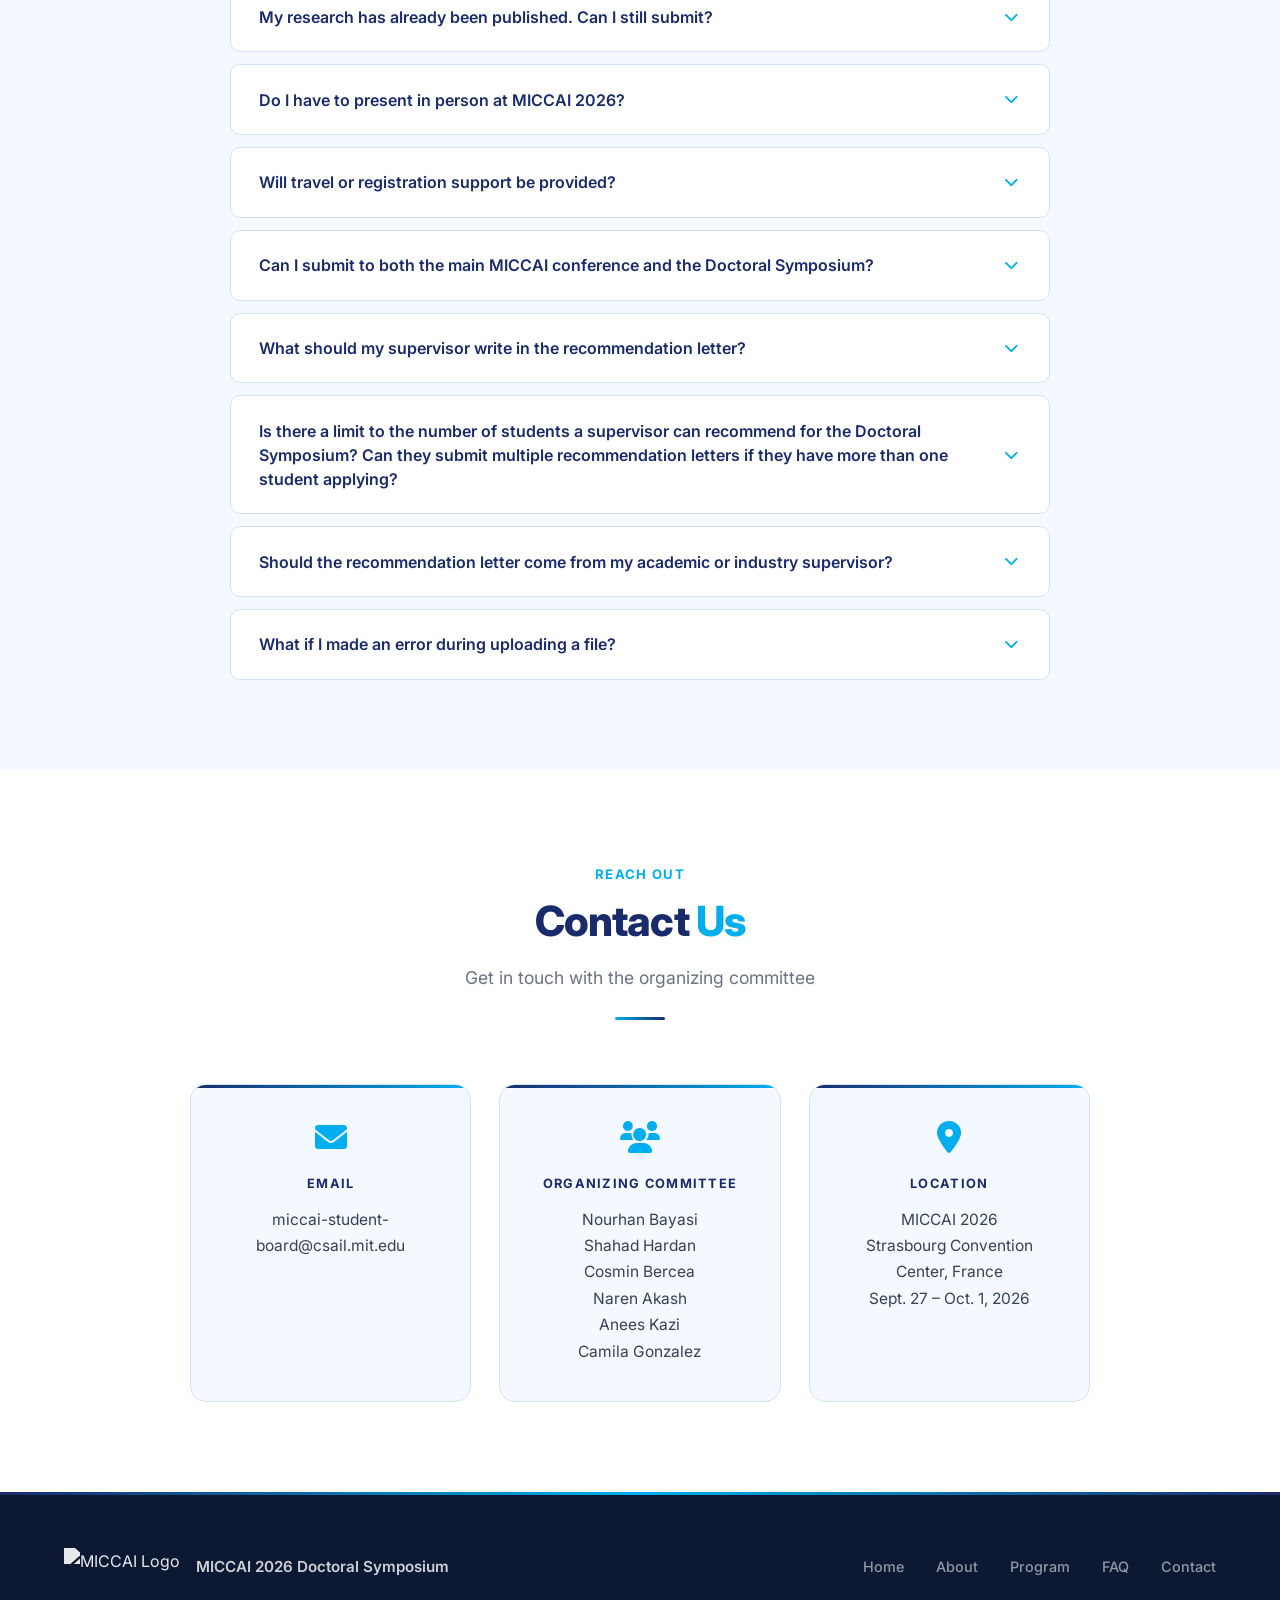
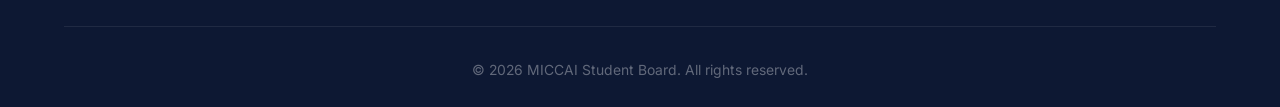
==== commit b05dd99f: "Move camera-ready deadline to September 5, 2026." ====
--- a/index.html
+++ b/index.html
@@ -218,7 +218,7 @@
                     <div class="timeline-marker"></div>
                     <div class="timeline-content">
                         <h3>Camera-Ready Deadline</h3>
-                        <p class="date">August 24, 2026</p>
+                        <p class="date">September 5, 2026</p>
                     </div>
                 </div>
             </div>
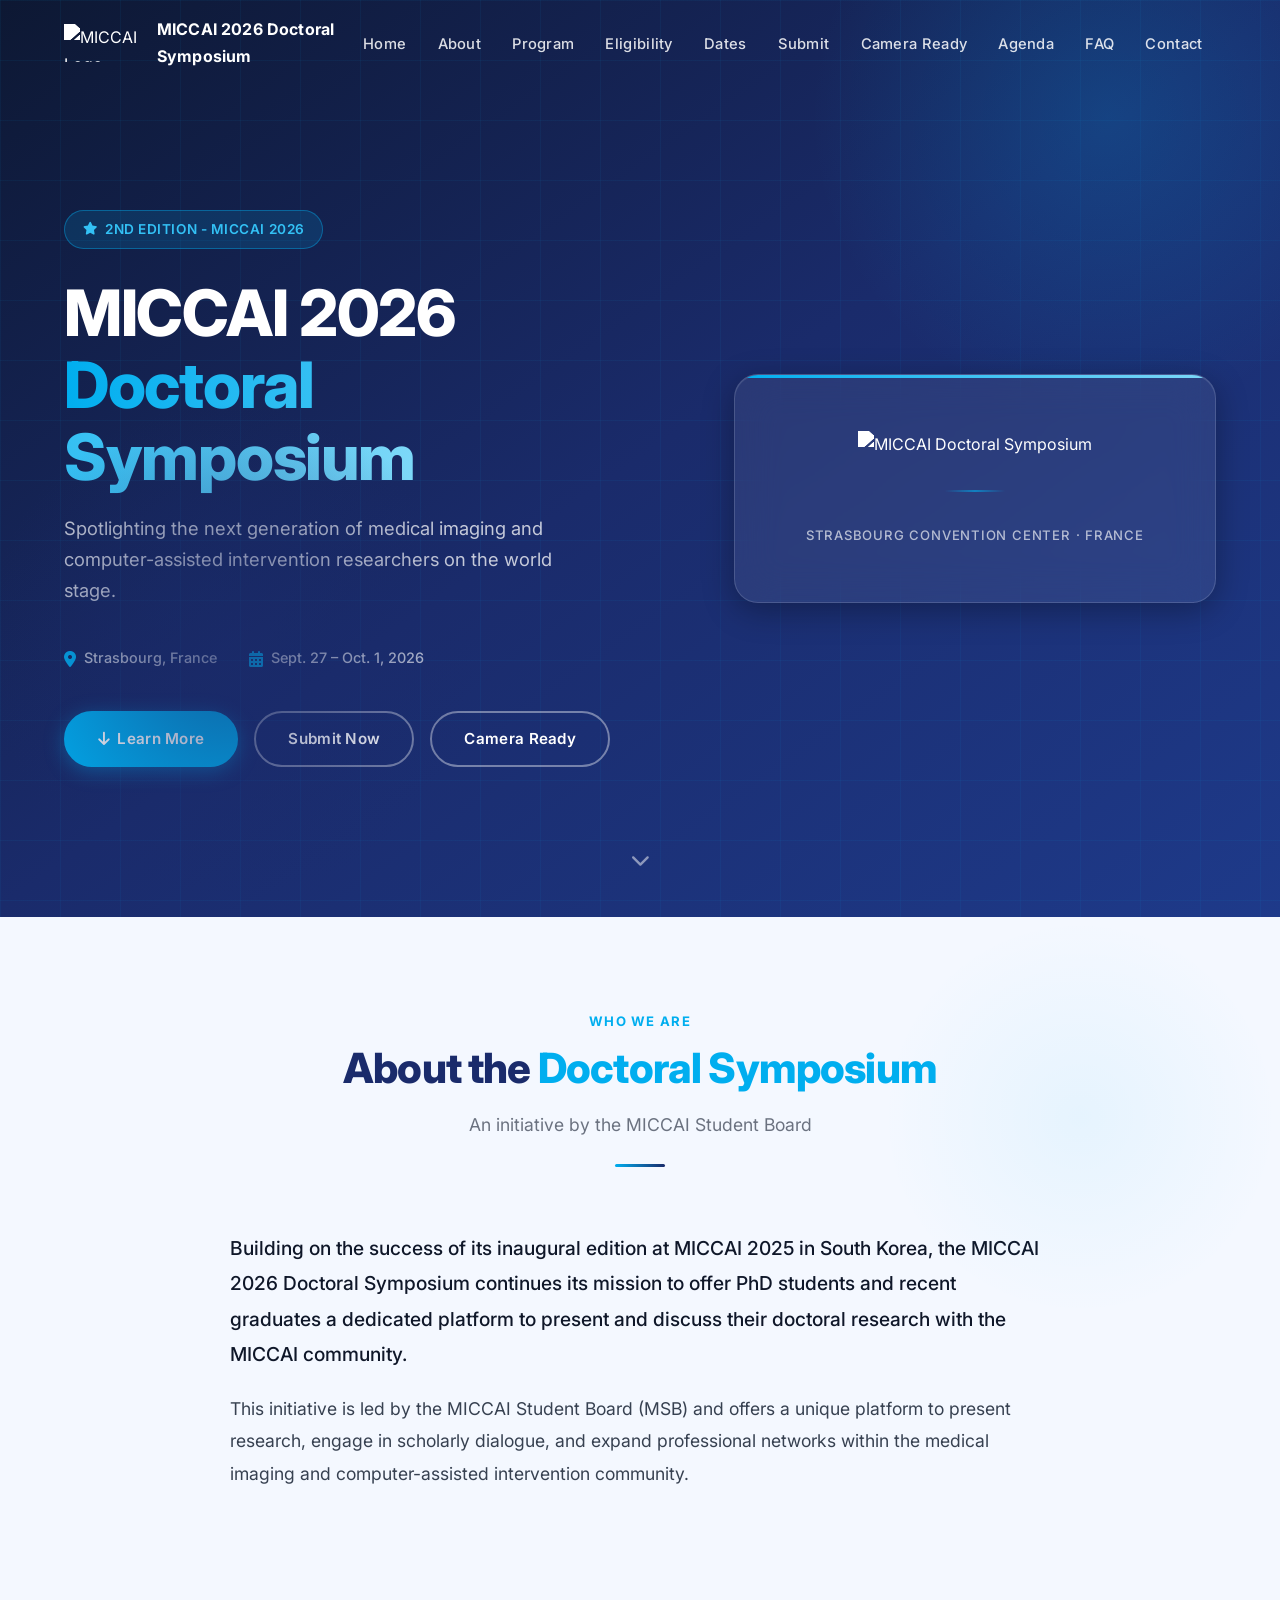
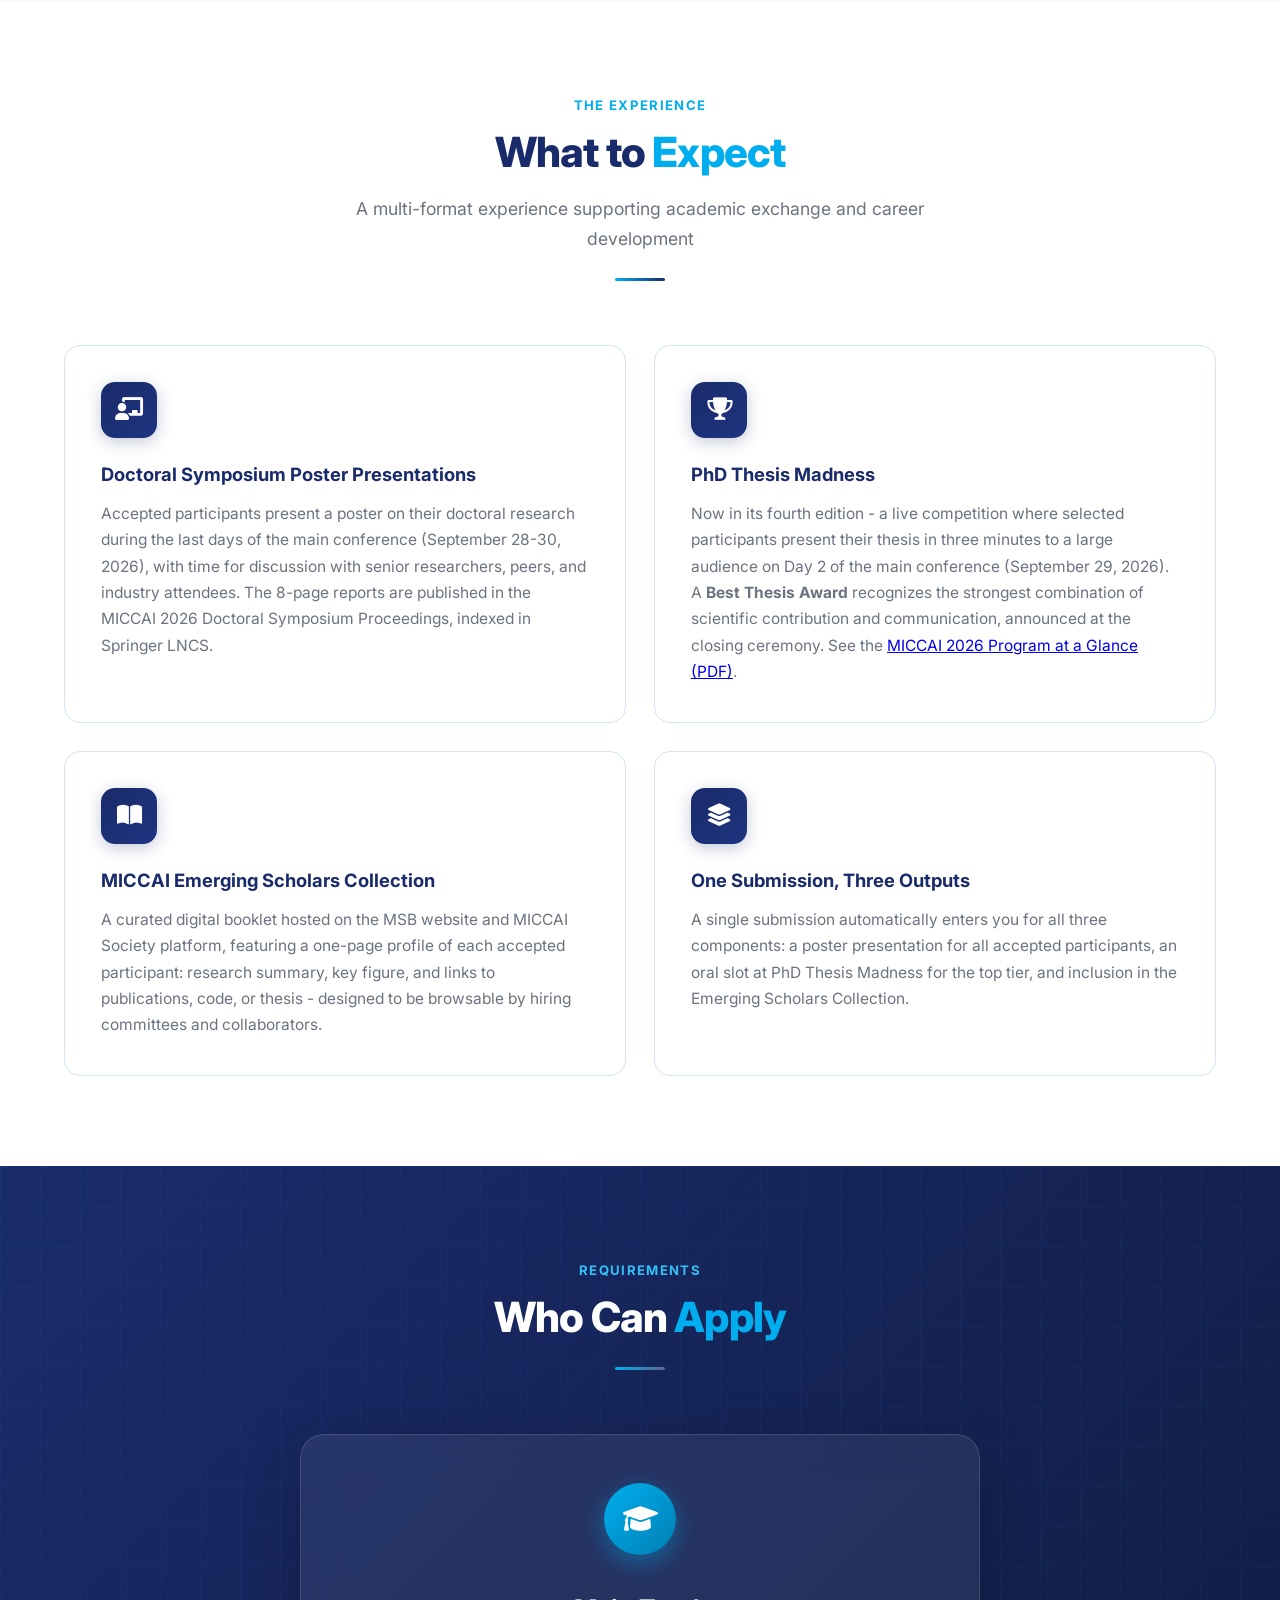
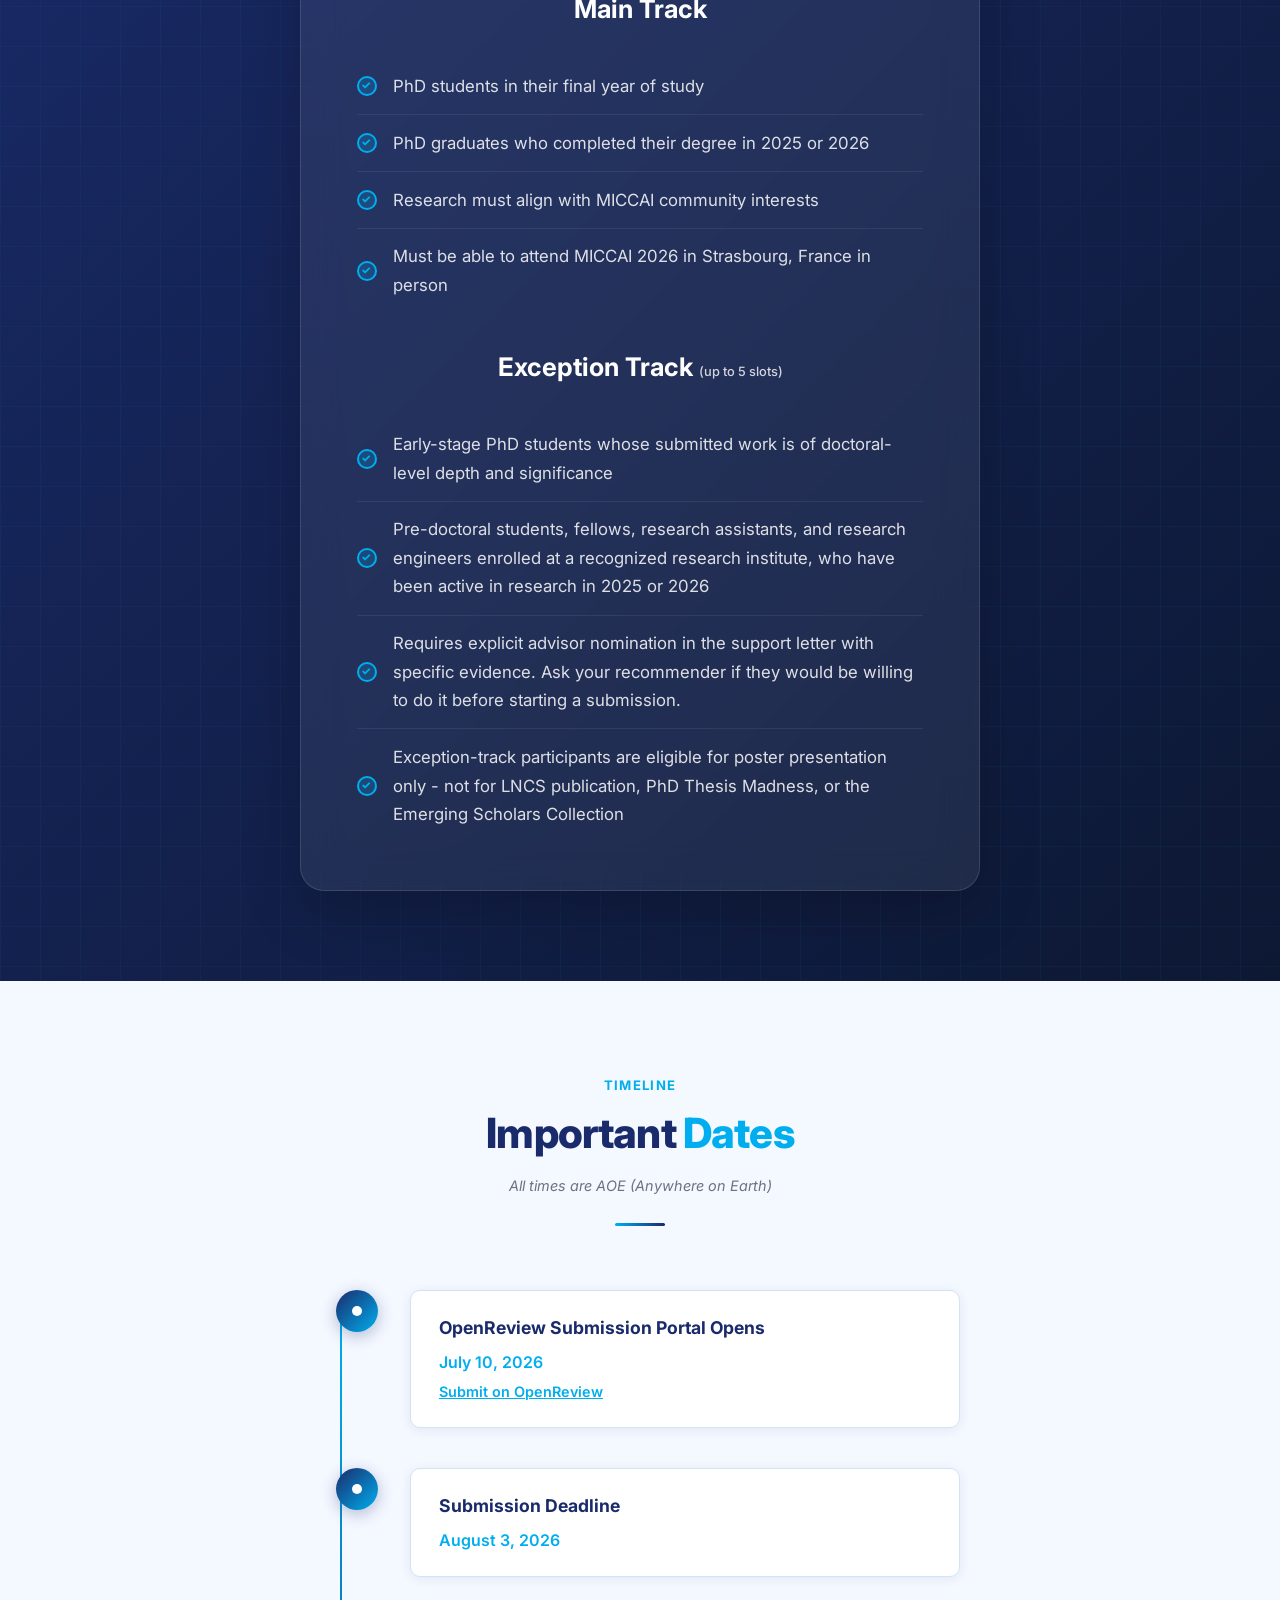
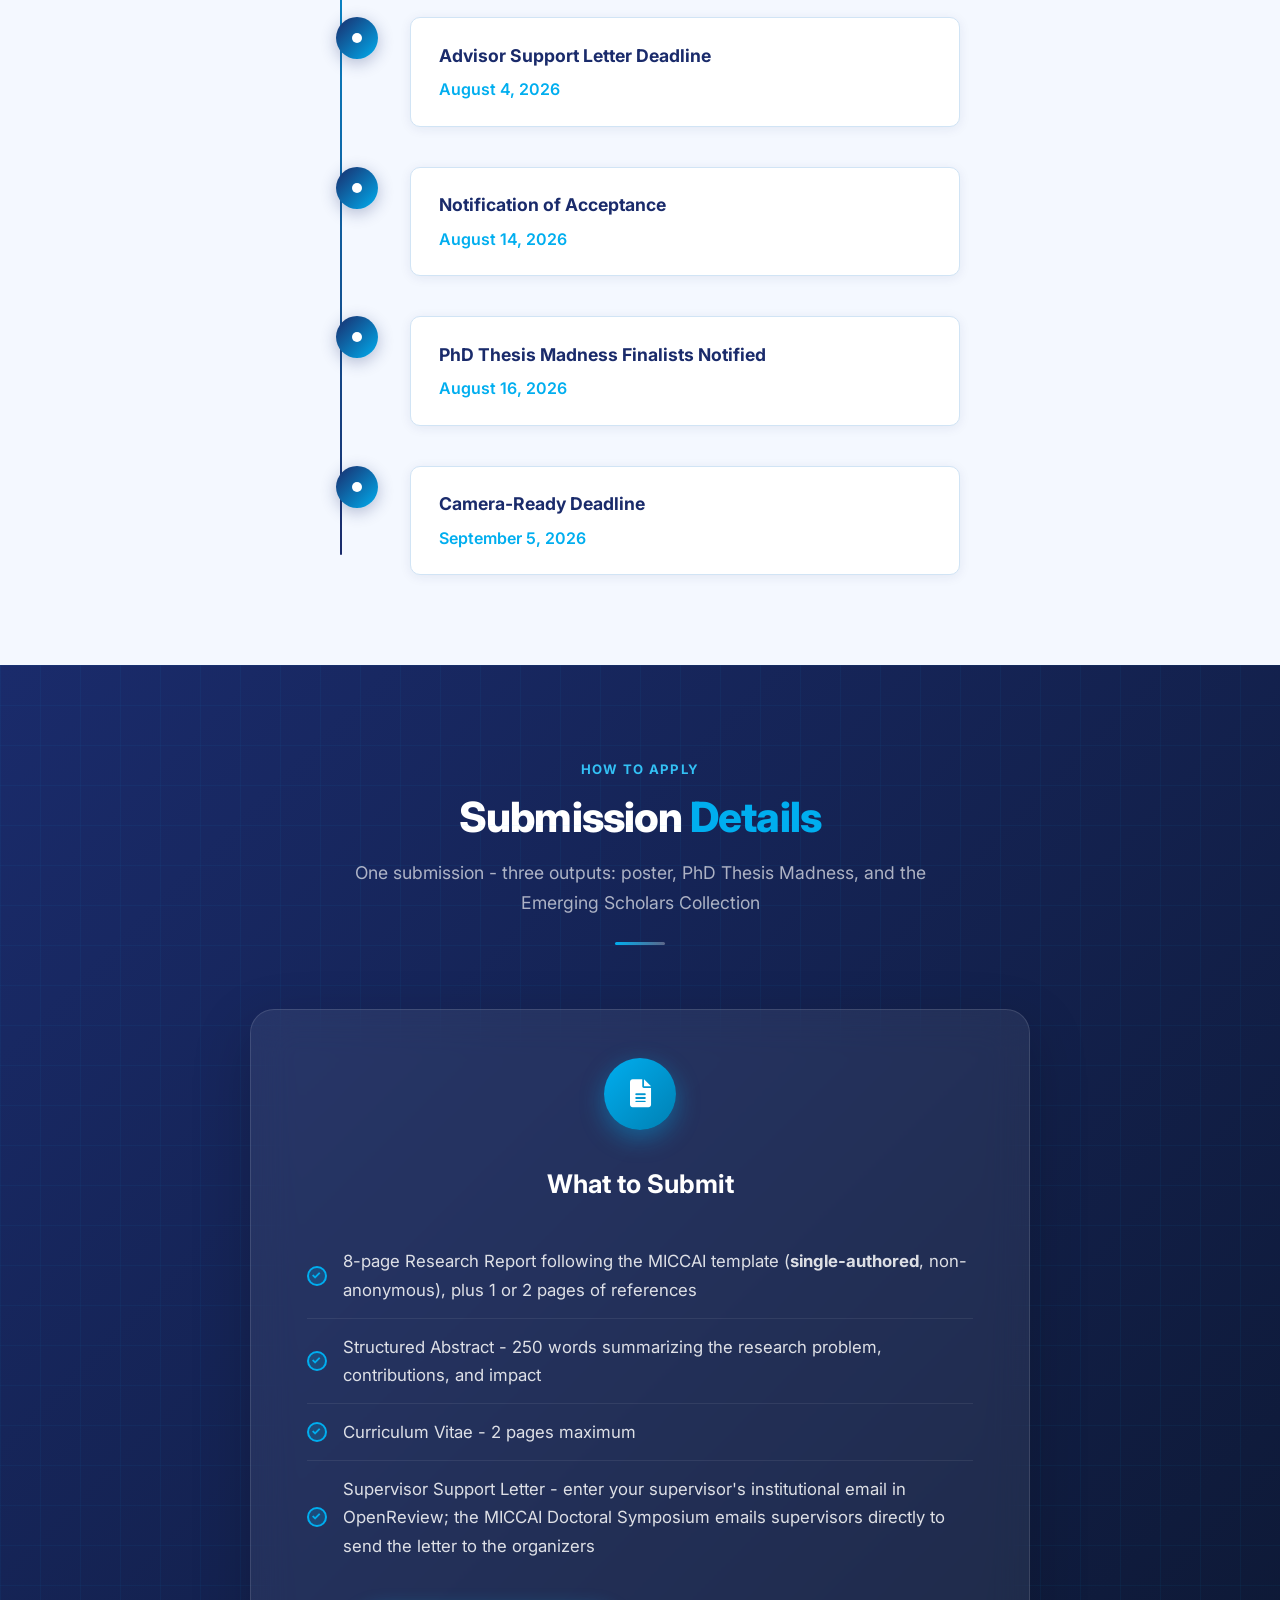
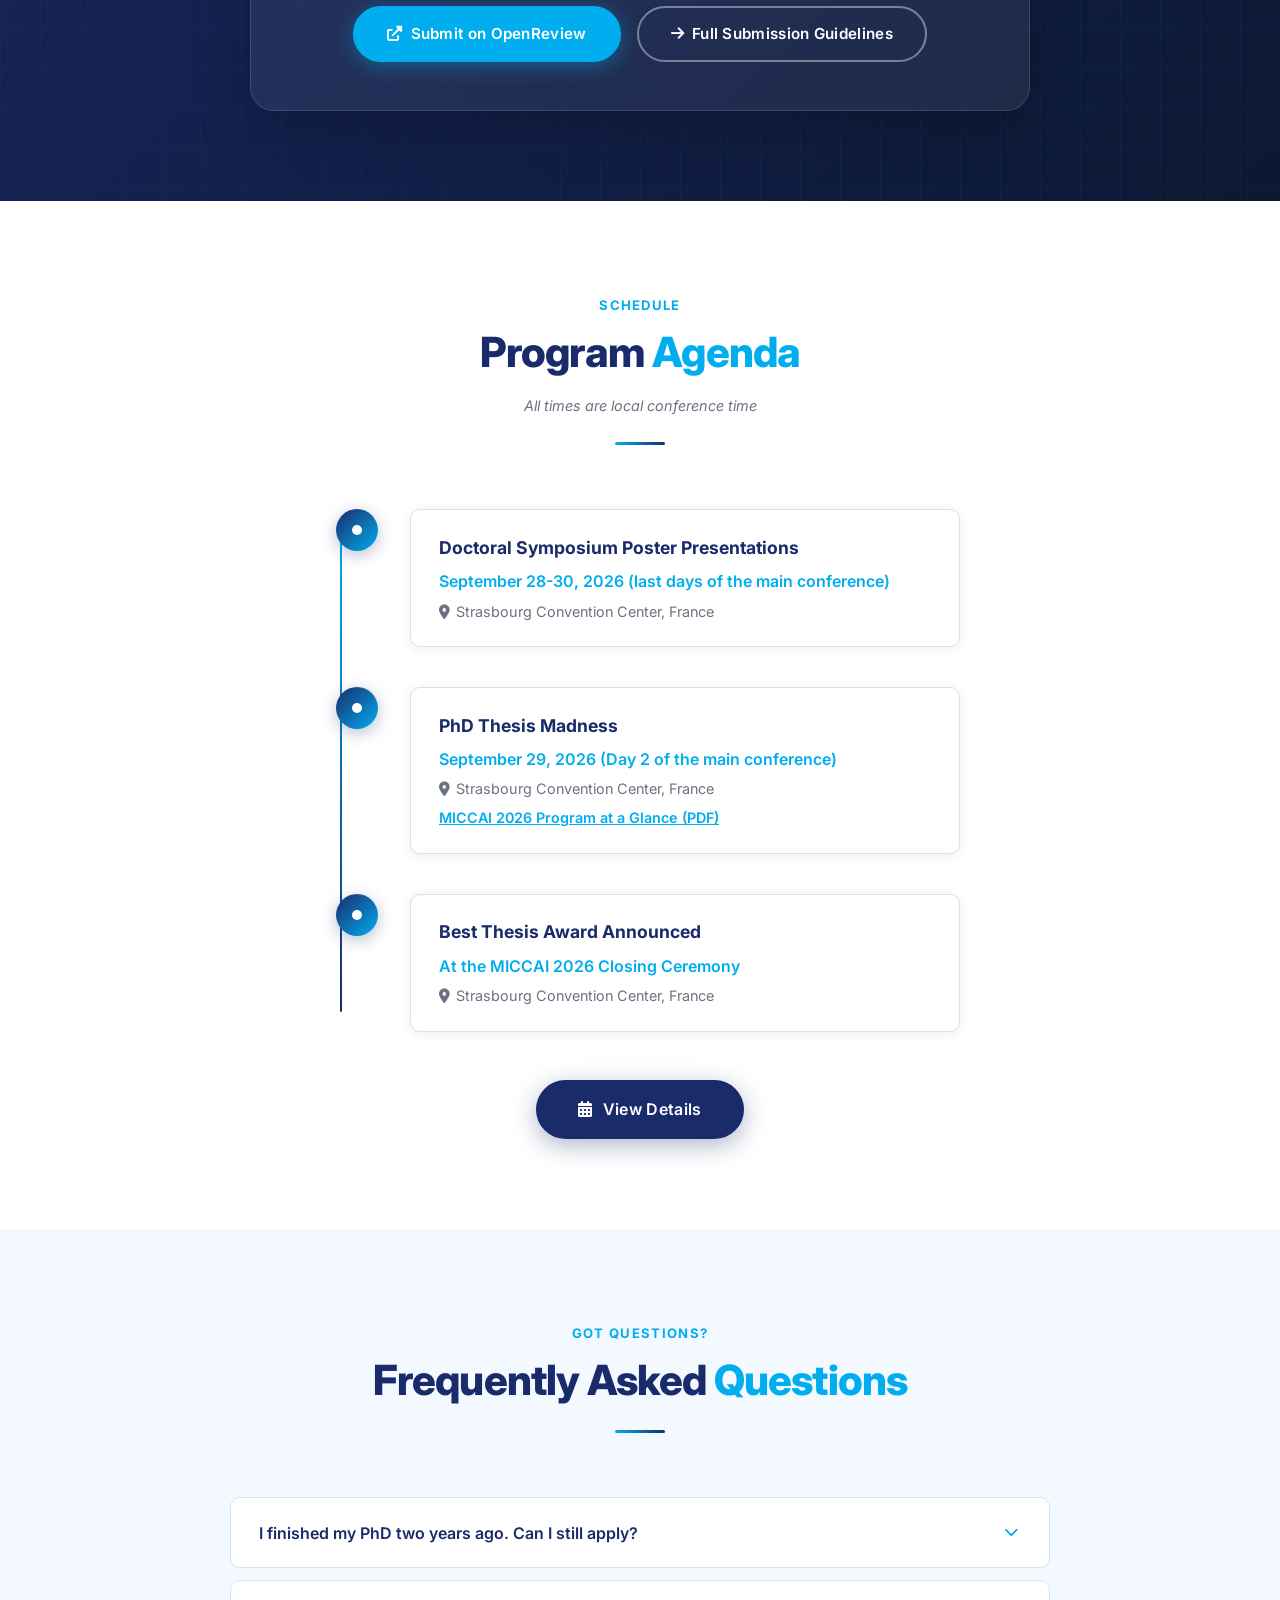
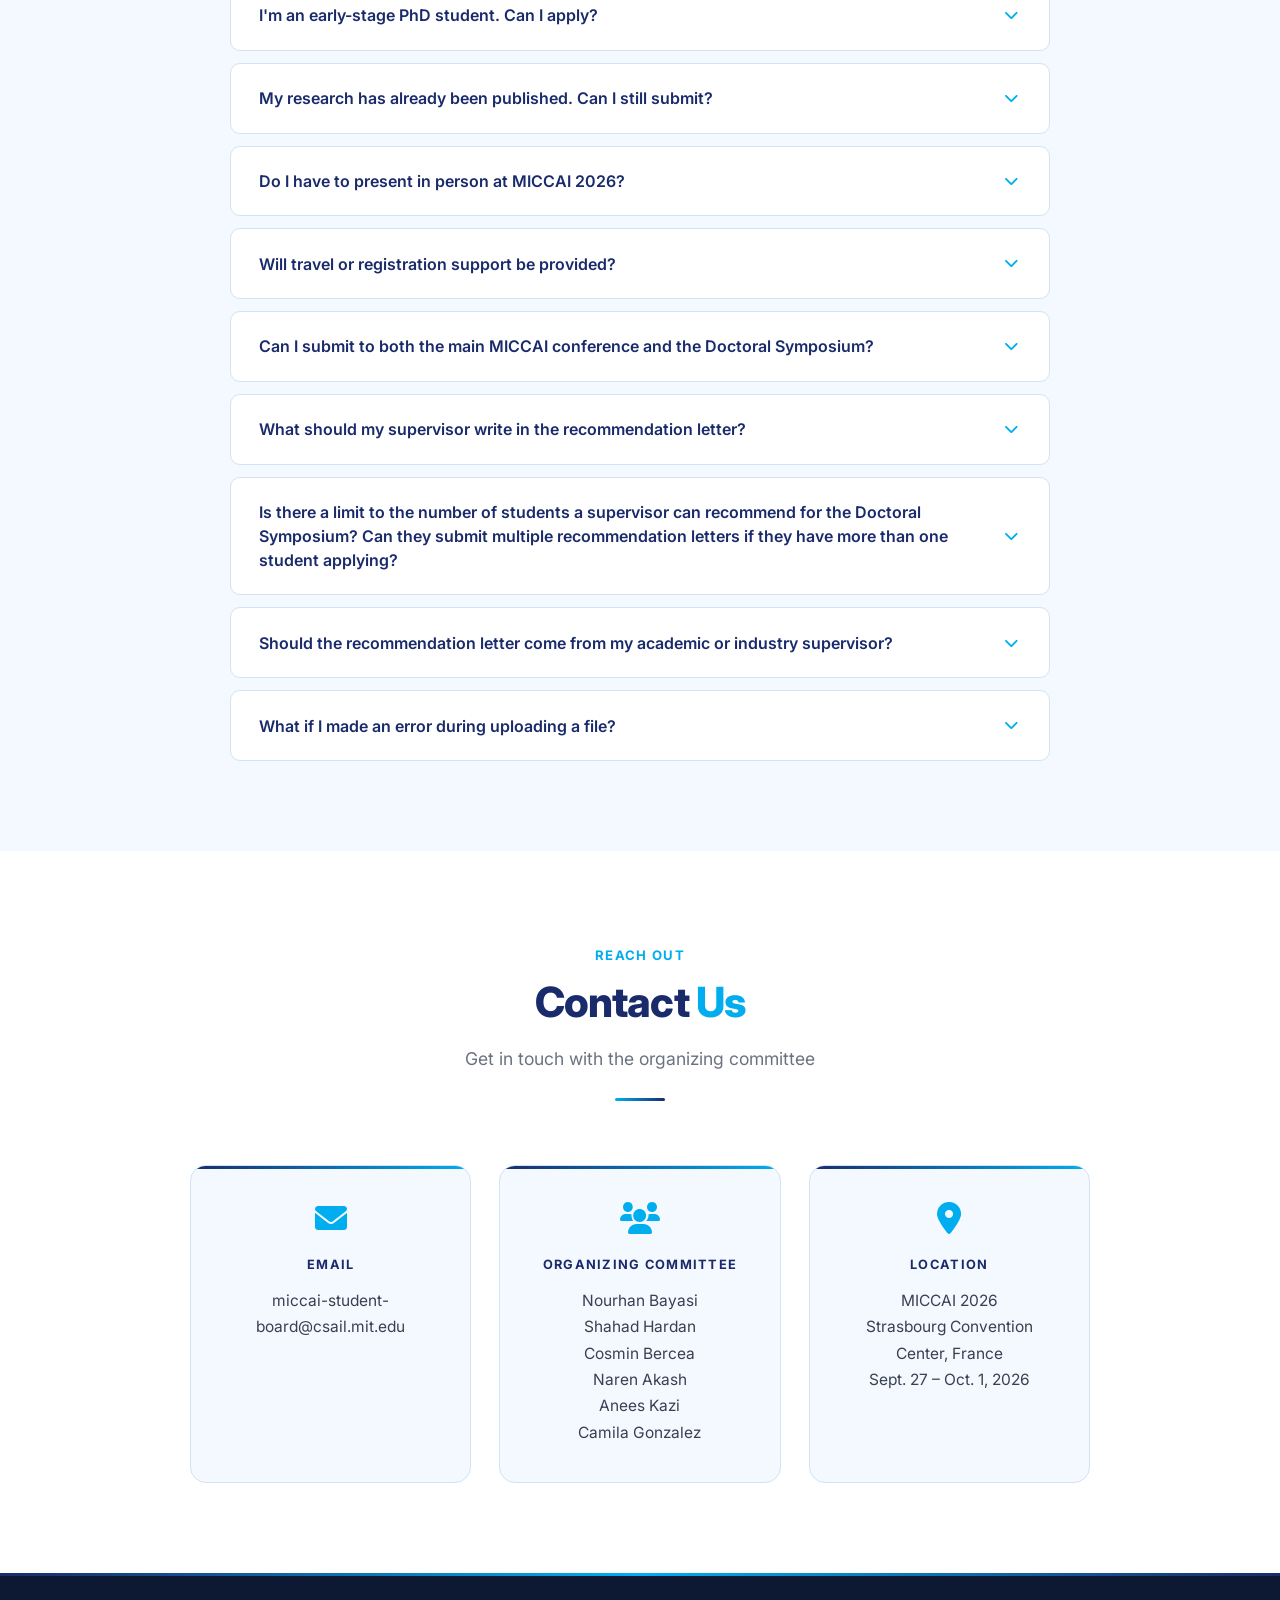
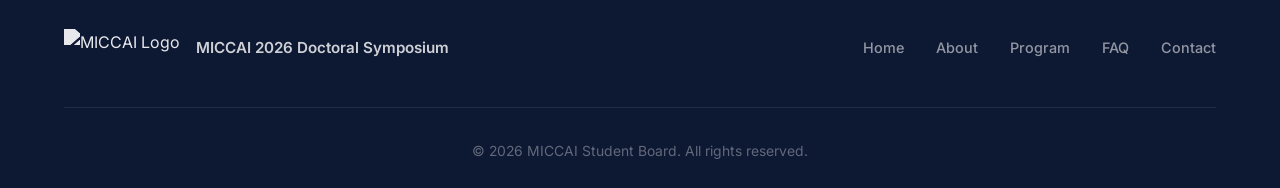
==== commit d1f9c1bd: "Add poster and PhD Thesis Madness dates from the MICCAI program." ====
--- a/index.html
+++ b/index.html
@@ -111,14 +111,14 @@
                         <i class="fas fa-chalkboard-teacher"></i>
                     </div>
                     <h3>Doctoral Symposium Poster Presentations</h3>
-                    <p>Accepted participants present a poster on their doctoral research during a dedicated slot at the main conference, with time for discussion with senior researchers, peers, and industry attendees. The 8-page reports are published in the MICCAI 2026 Doctoral Symposium Proceedings, indexed in Springer LNCS.</p>
+                    <p>Accepted participants present a poster on their doctoral research during the last days of the main conference (September 28-30, 2026), with time for discussion with senior researchers, peers, and industry attendees. The 8-page reports are published in the MICCAI 2026 Doctoral Symposium Proceedings, indexed in Springer LNCS.</p>
                 </div>
                 <div class="program-card">
                     <div class="program-icon">
                         <i class="fas fa-trophy"></i>
                     </div>
                     <h3>PhD Thesis Madness</h3>
-                    <p>Now in its fourth edition - a live competition where selected participants present their thesis in three minutes to a large audience on Day 2 of the main conference. A <strong>Best Thesis Award</strong> recognizes the strongest combination of scientific contribution and communication, announced at the closing ceremony.</p>
+                    <p>Now in its fourth edition - a live competition where selected participants present their thesis in three minutes to a large audience on Day 2 of the main conference (September 29, 2026). A <strong>Best Thesis Award</strong> recognizes the strongest combination of scientific contribution and communication, announced at the closing ceremony. See the <a href="https://conferences.miccai.org/2026/files/downloads/MICCAI2026-Program-at-a-Glance.pdf" target="_blank" rel="noopener noreferrer">MICCAI 2026 Program at a Glance (PDF)</a>.</p>
                 </div>
                 <div class="program-card">
                     <div class="program-icon">
@@ -271,7 +271,7 @@
                     <div class="timeline-marker"></div>
                     <div class="timeline-content">
                         <h3>Doctoral Symposium Poster Presentations</h3>
-                        <p class="date">During main conference - exact date TBA</p>
+                        <p class="date">September 28-30, 2026 (last days of the main conference)</p>
                         <p class="location"><i class="fas fa-map-marker-alt"></i> Strasbourg Convention Center, France</p>
                     </div>
                 </div>
@@ -279,8 +279,9 @@
                     <div class="timeline-marker"></div>
                     <div class="timeline-content">
                         <h3>PhD Thesis Madness</h3>
-                        <p class="date">Day 2 of main conference - dedicated 60-minute slot</p>
+                        <p class="date">September 29, 2026 (Day 2 of the main conference)</p>
                         <p class="location"><i class="fas fa-map-marker-alt"></i> Strasbourg Convention Center, France</p>
+                        <p class="location"><a href="https://conferences.miccai.org/2026/files/downloads/MICCAI2026-Program-at-a-Glance.pdf" target="_blank" rel="noopener noreferrer" style="color: var(--cyan); font-weight: 600;">MICCAI 2026 Program at a Glance (PDF)</a></p>
                     </div>
                 </div>
                 <div class="timeline-item">
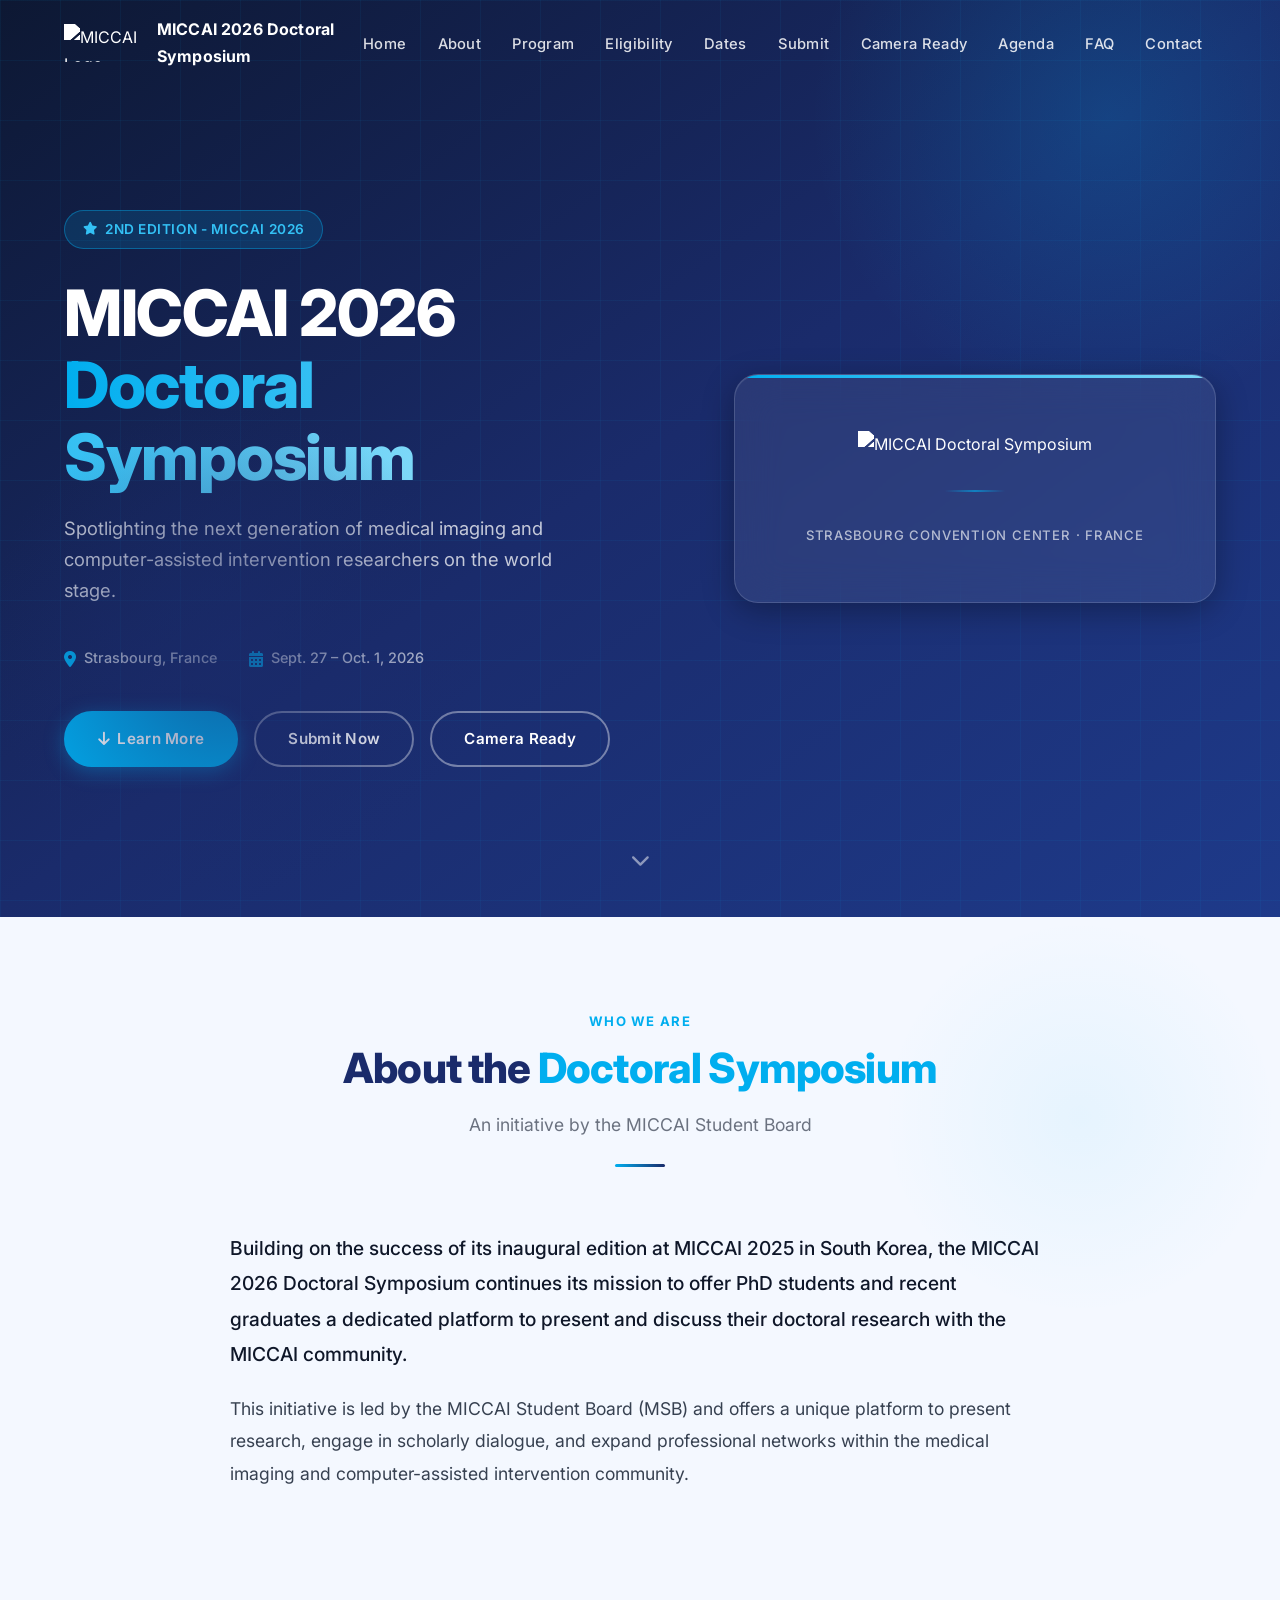
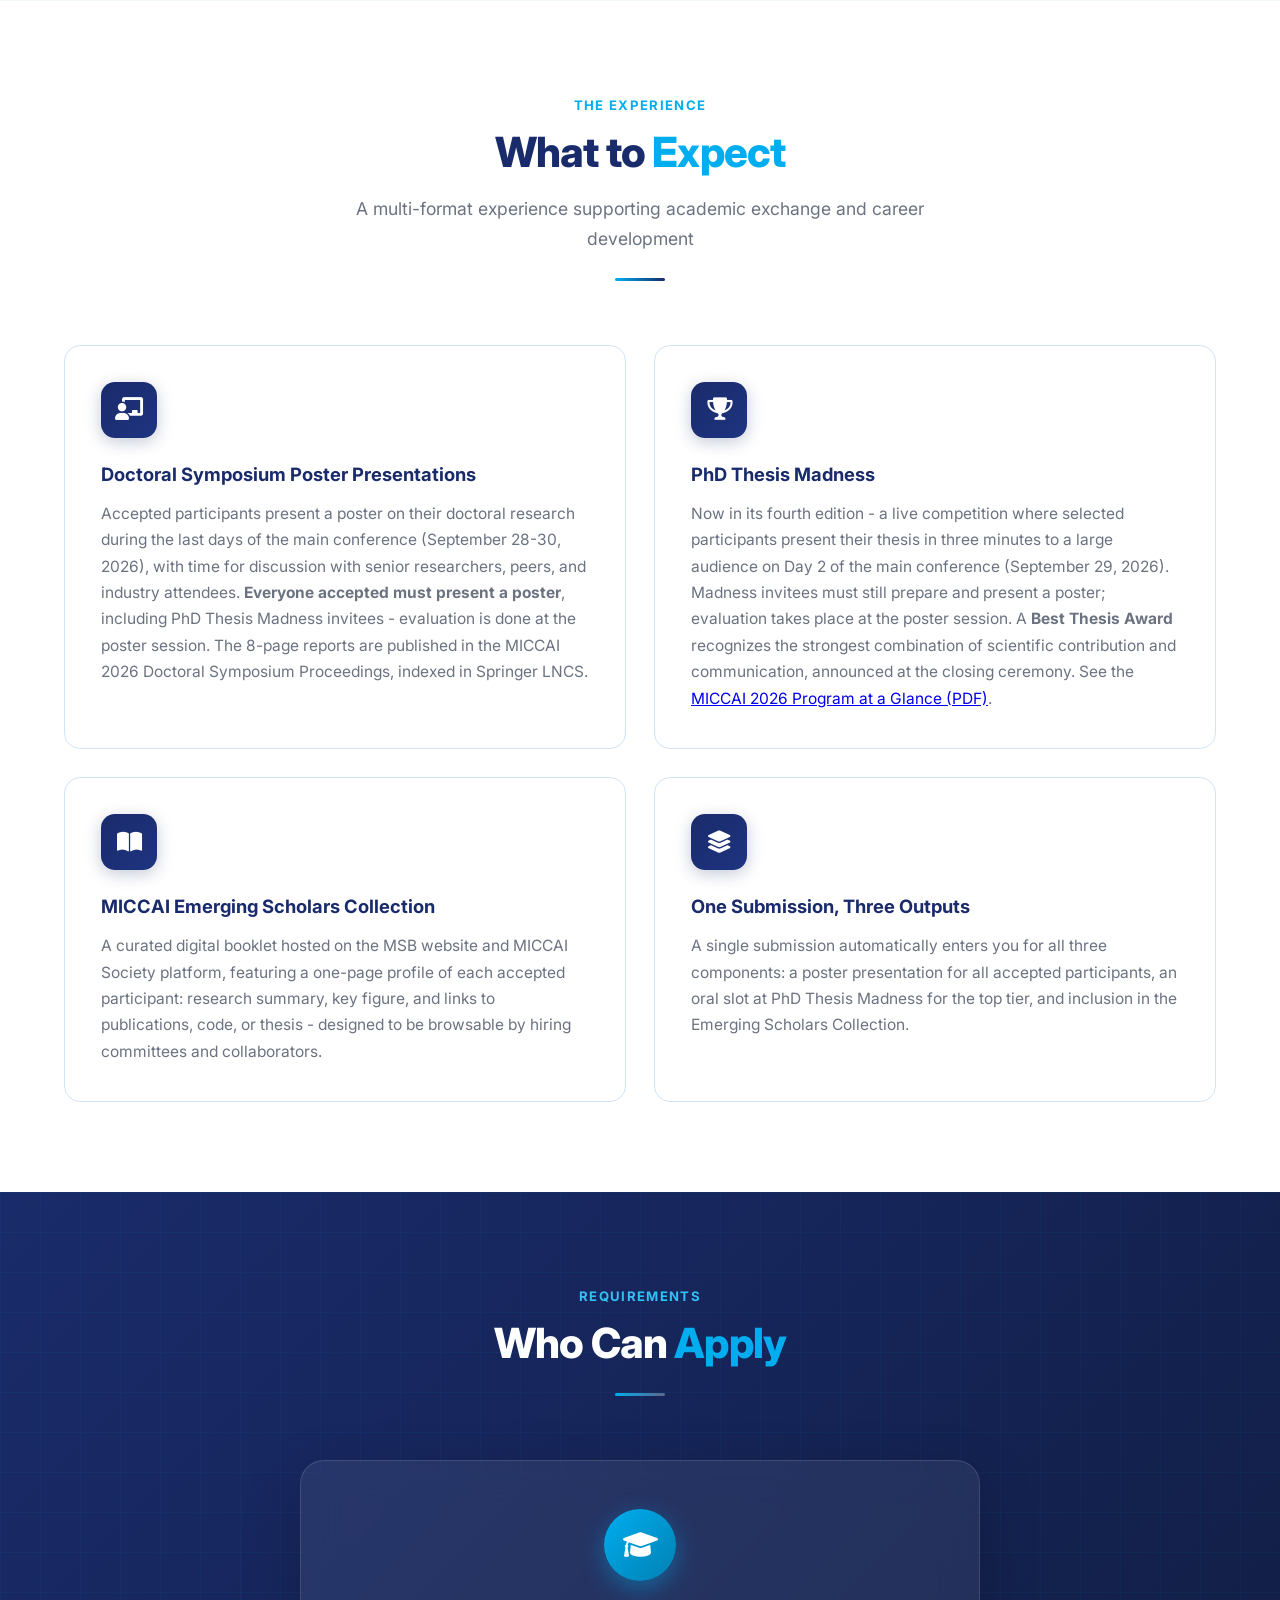
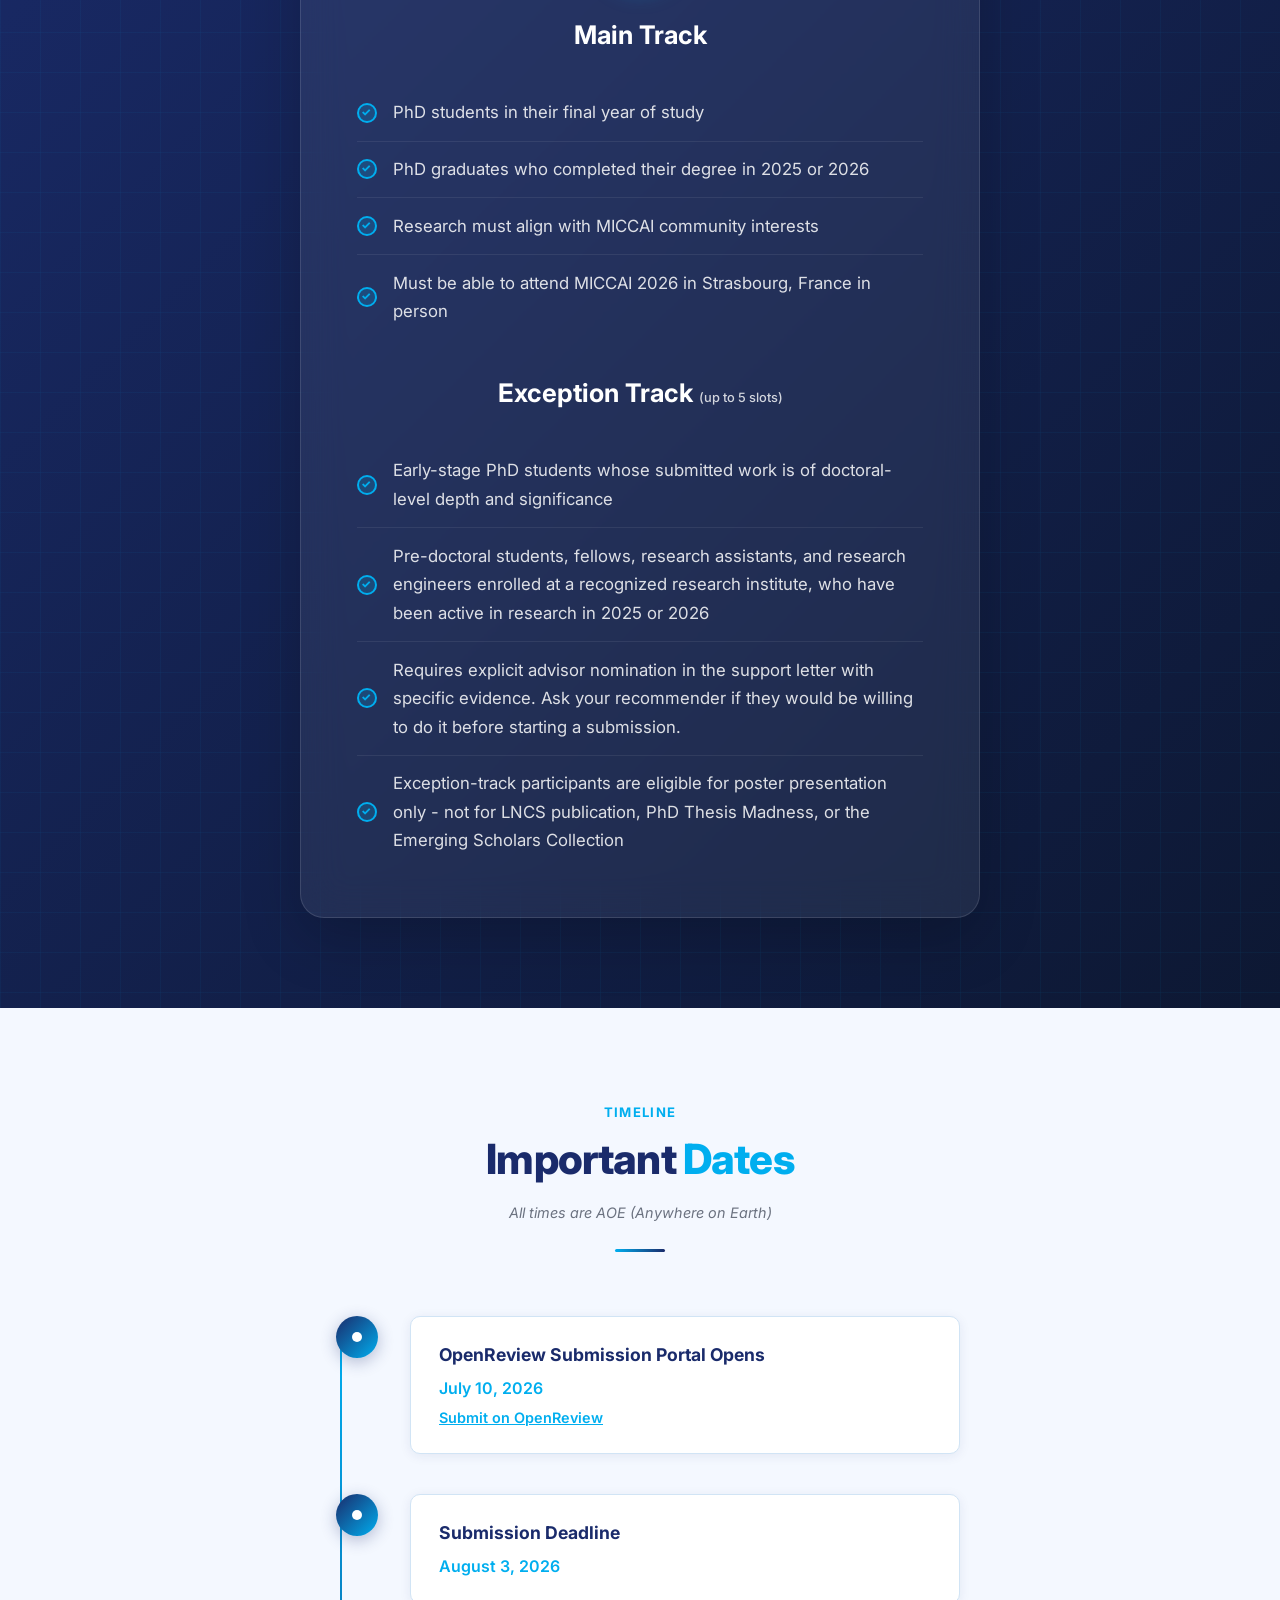
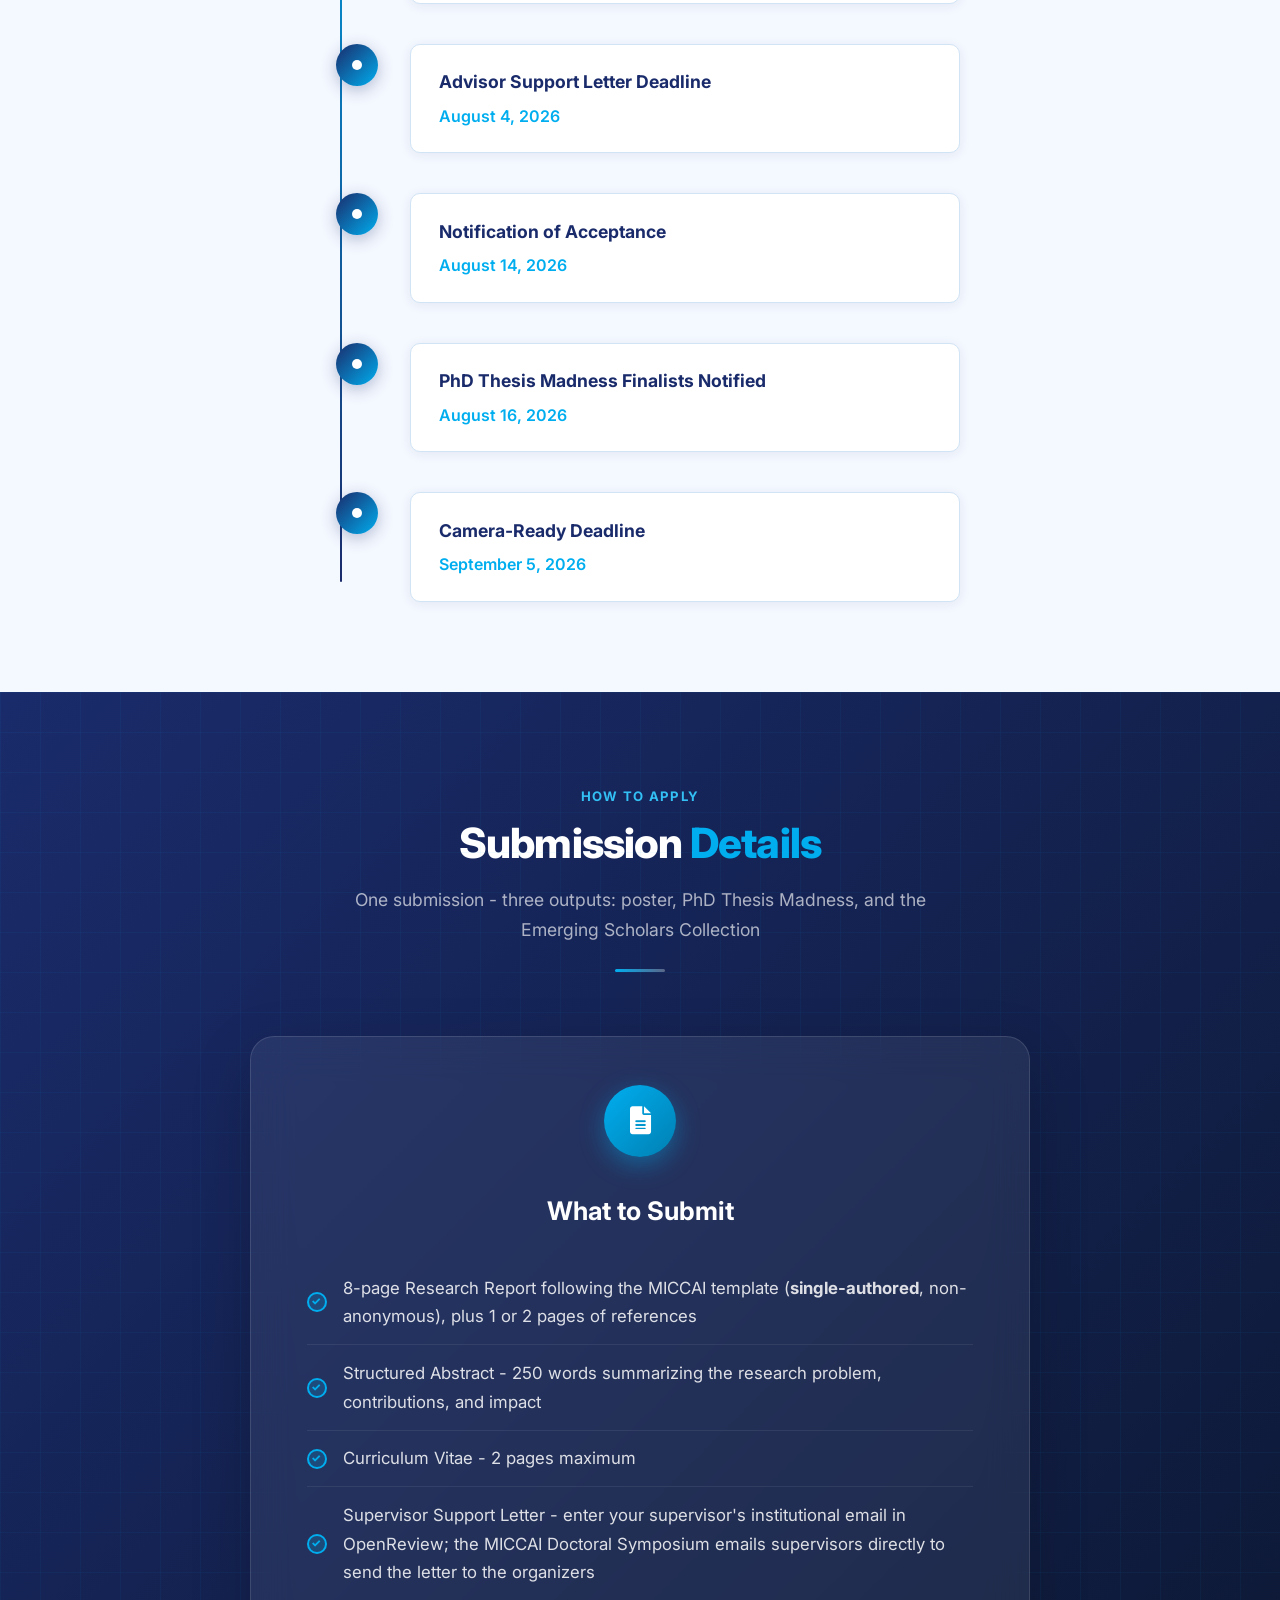
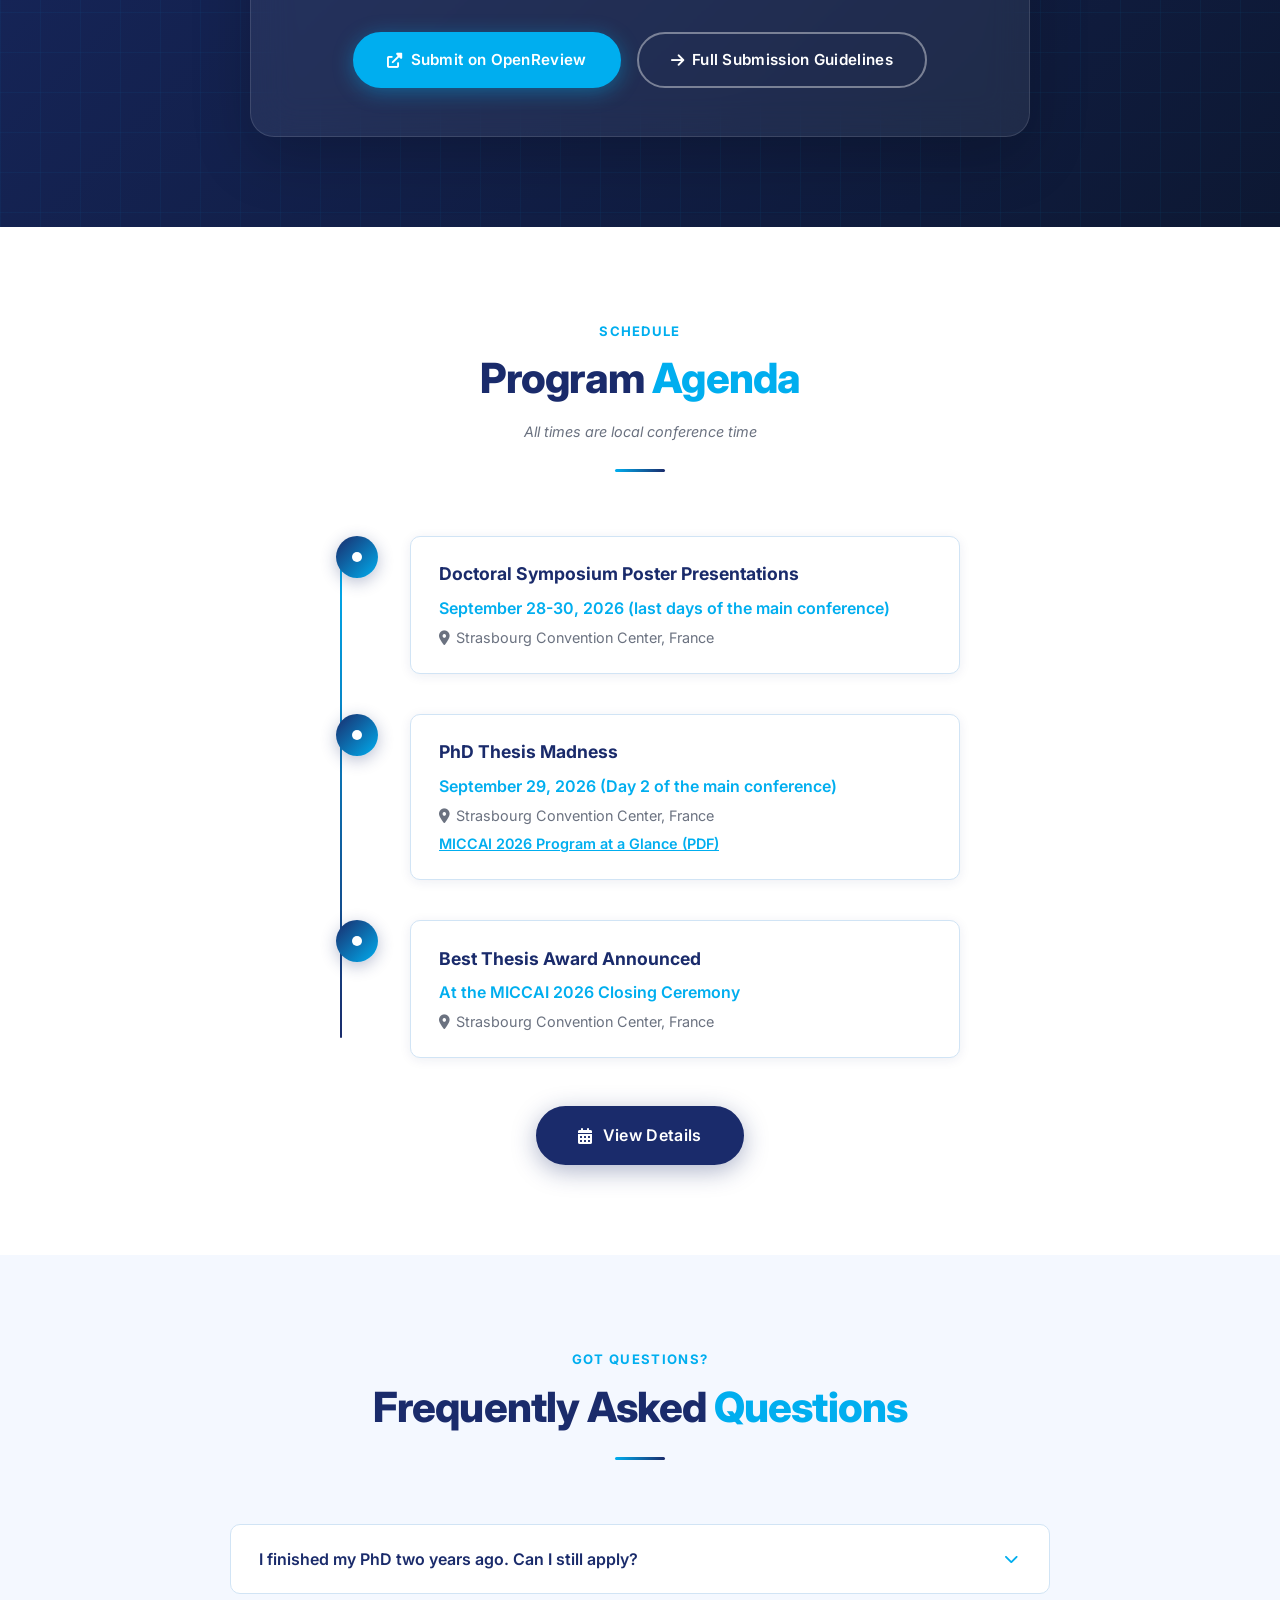
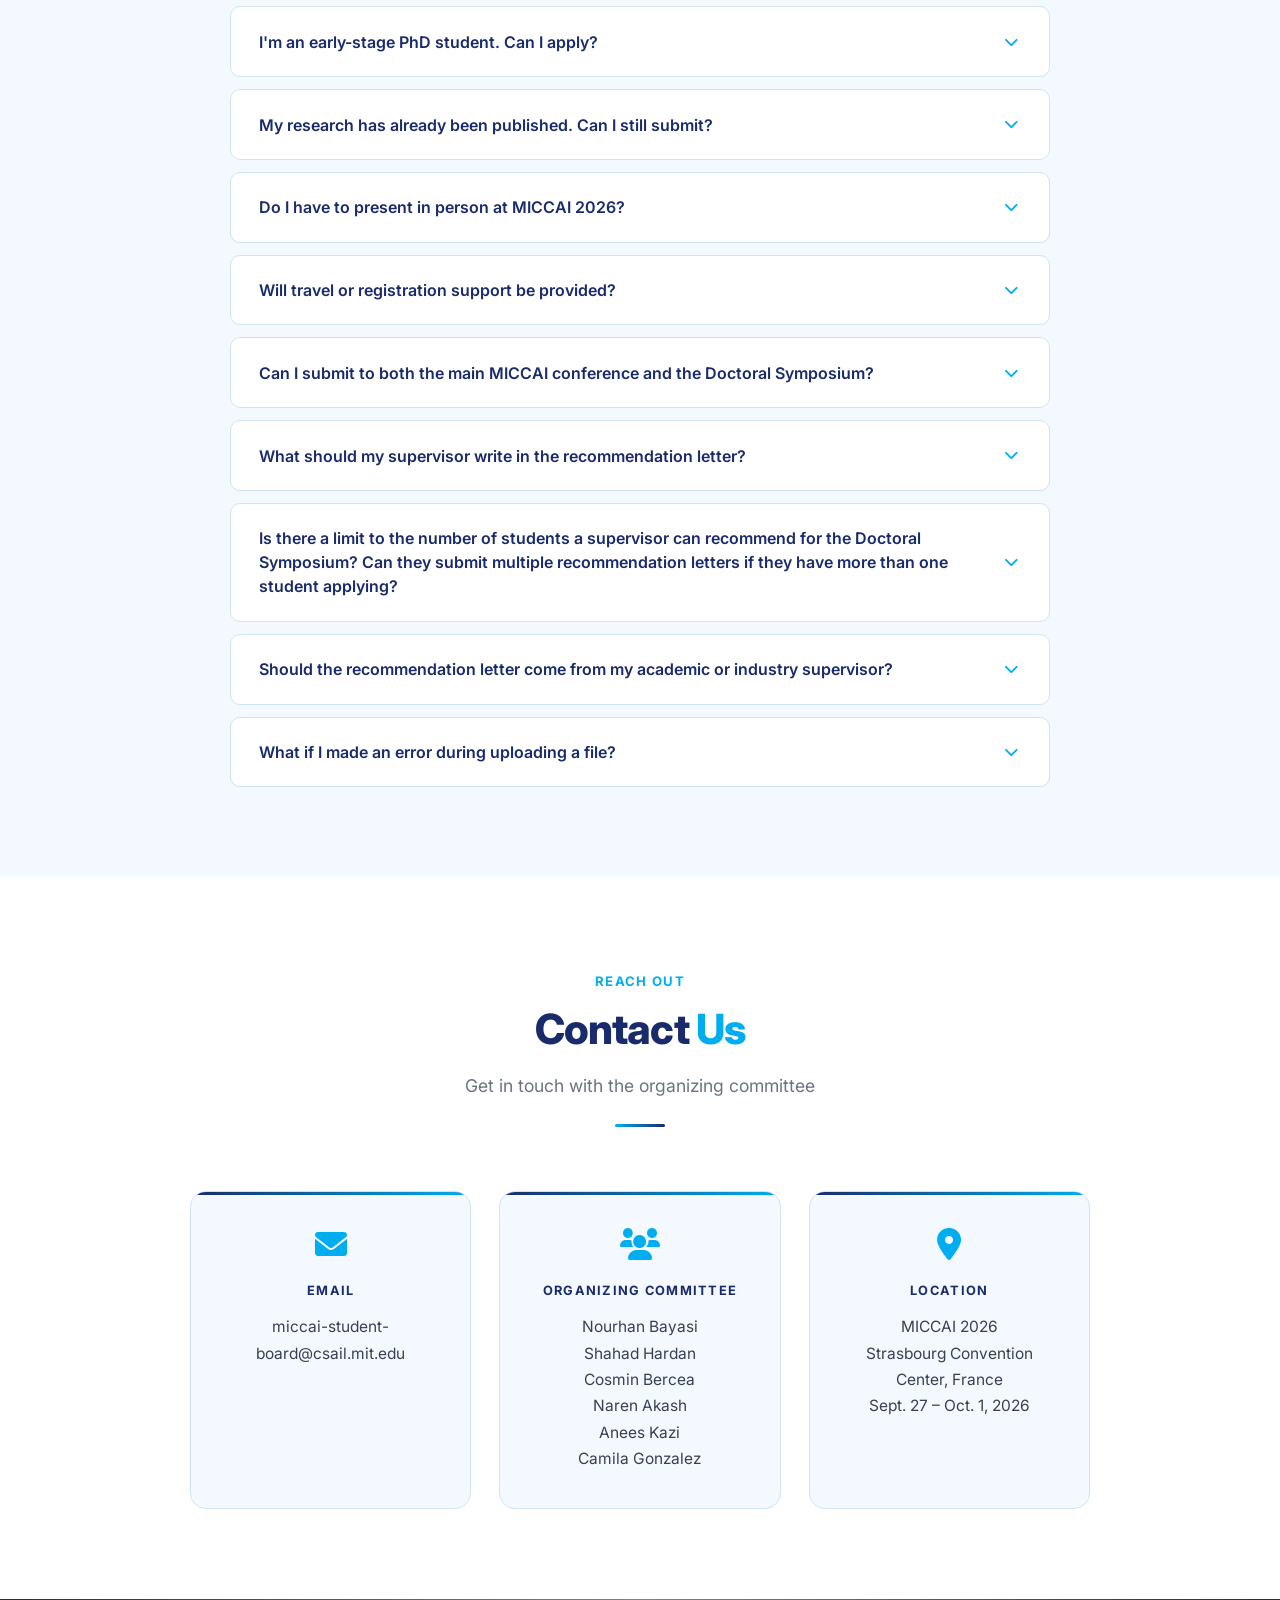
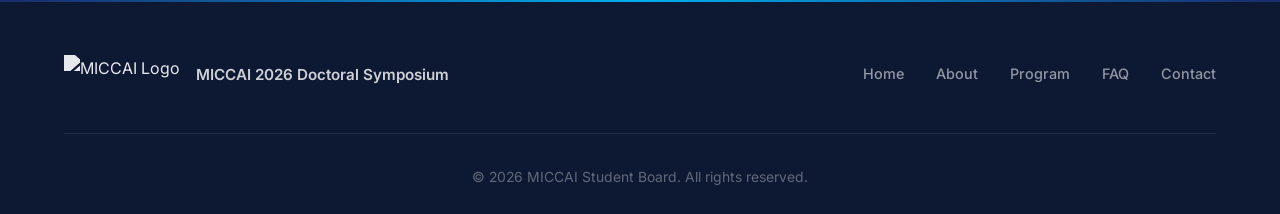
==== commit 755573f7: "Clarify that all accepted authors, including Madness, must present a poster." ====
--- a/index.html
+++ b/index.html
@@ -111,14 +111,14 @@
                         <i class="fas fa-chalkboard-teacher"></i>
                     </div>
                     <h3>Doctoral Symposium Poster Presentations</h3>
-                    <p>Accepted participants present a poster on their doctoral research during the last days of the main conference (September 28-30, 2026), with time for discussion with senior researchers, peers, and industry attendees. The 8-page reports are published in the MICCAI 2026 Doctoral Symposium Proceedings, indexed in Springer LNCS.</p>
+                    <p>Accepted participants present a poster on their doctoral research during the last days of the main conference (September 28-30, 2026), with time for discussion with senior researchers, peers, and industry attendees. <strong>Everyone accepted must present a poster</strong>, including PhD Thesis Madness invitees - evaluation is done at the poster session. The 8-page reports are published in the MICCAI 2026 Doctoral Symposium Proceedings, indexed in Springer LNCS.</p>
                 </div>
                 <div class="program-card">
                     <div class="program-icon">
                         <i class="fas fa-trophy"></i>
                     </div>
                     <h3>PhD Thesis Madness</h3>
-                    <p>Now in its fourth edition - a live competition where selected participants present their thesis in three minutes to a large audience on Day 2 of the main conference (September 29, 2026). A <strong>Best Thesis Award</strong> recognizes the strongest combination of scientific contribution and communication, announced at the closing ceremony. See the <a href="https://conferences.miccai.org/2026/files/downloads/MICCAI2026-Program-at-a-Glance.pdf" target="_blank" rel="noopener noreferrer">MICCAI 2026 Program at a Glance (PDF)</a>.</p>
+                    <p>Now in its fourth edition - a live competition where selected participants present their thesis in three minutes to a large audience on Day 2 of the main conference (September 29, 2026). Madness invitees must still prepare and present a poster; evaluation takes place at the poster session. A <strong>Best Thesis Award</strong> recognizes the strongest combination of scientific contribution and communication, announced at the closing ceremony. See the <a href="https://conferences.miccai.org/2026/files/downloads/MICCAI2026-Program-at-a-Glance.pdf" target="_blank" rel="noopener noreferrer">MICCAI 2026 Program at a Glance (PDF)</a>.</p>
                 </div>
                 <div class="program-card">
                     <div class="program-icon">
